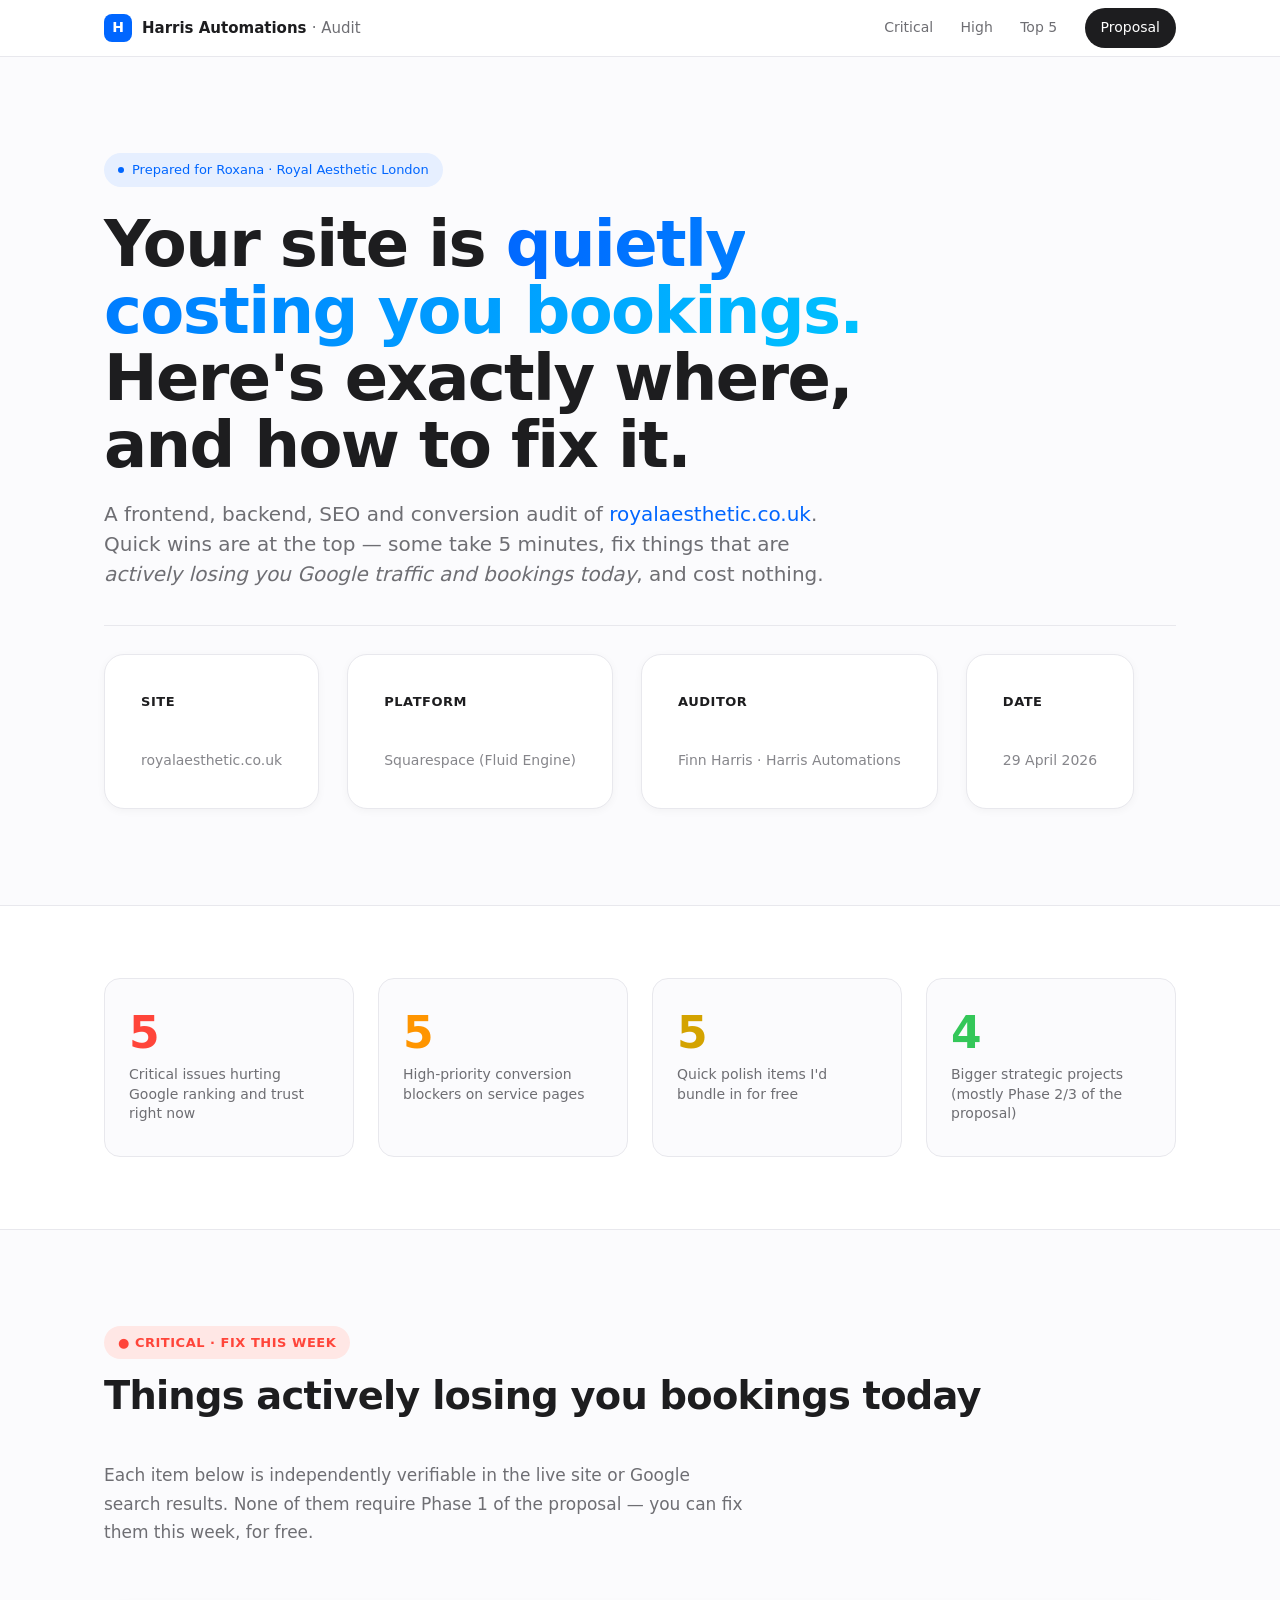
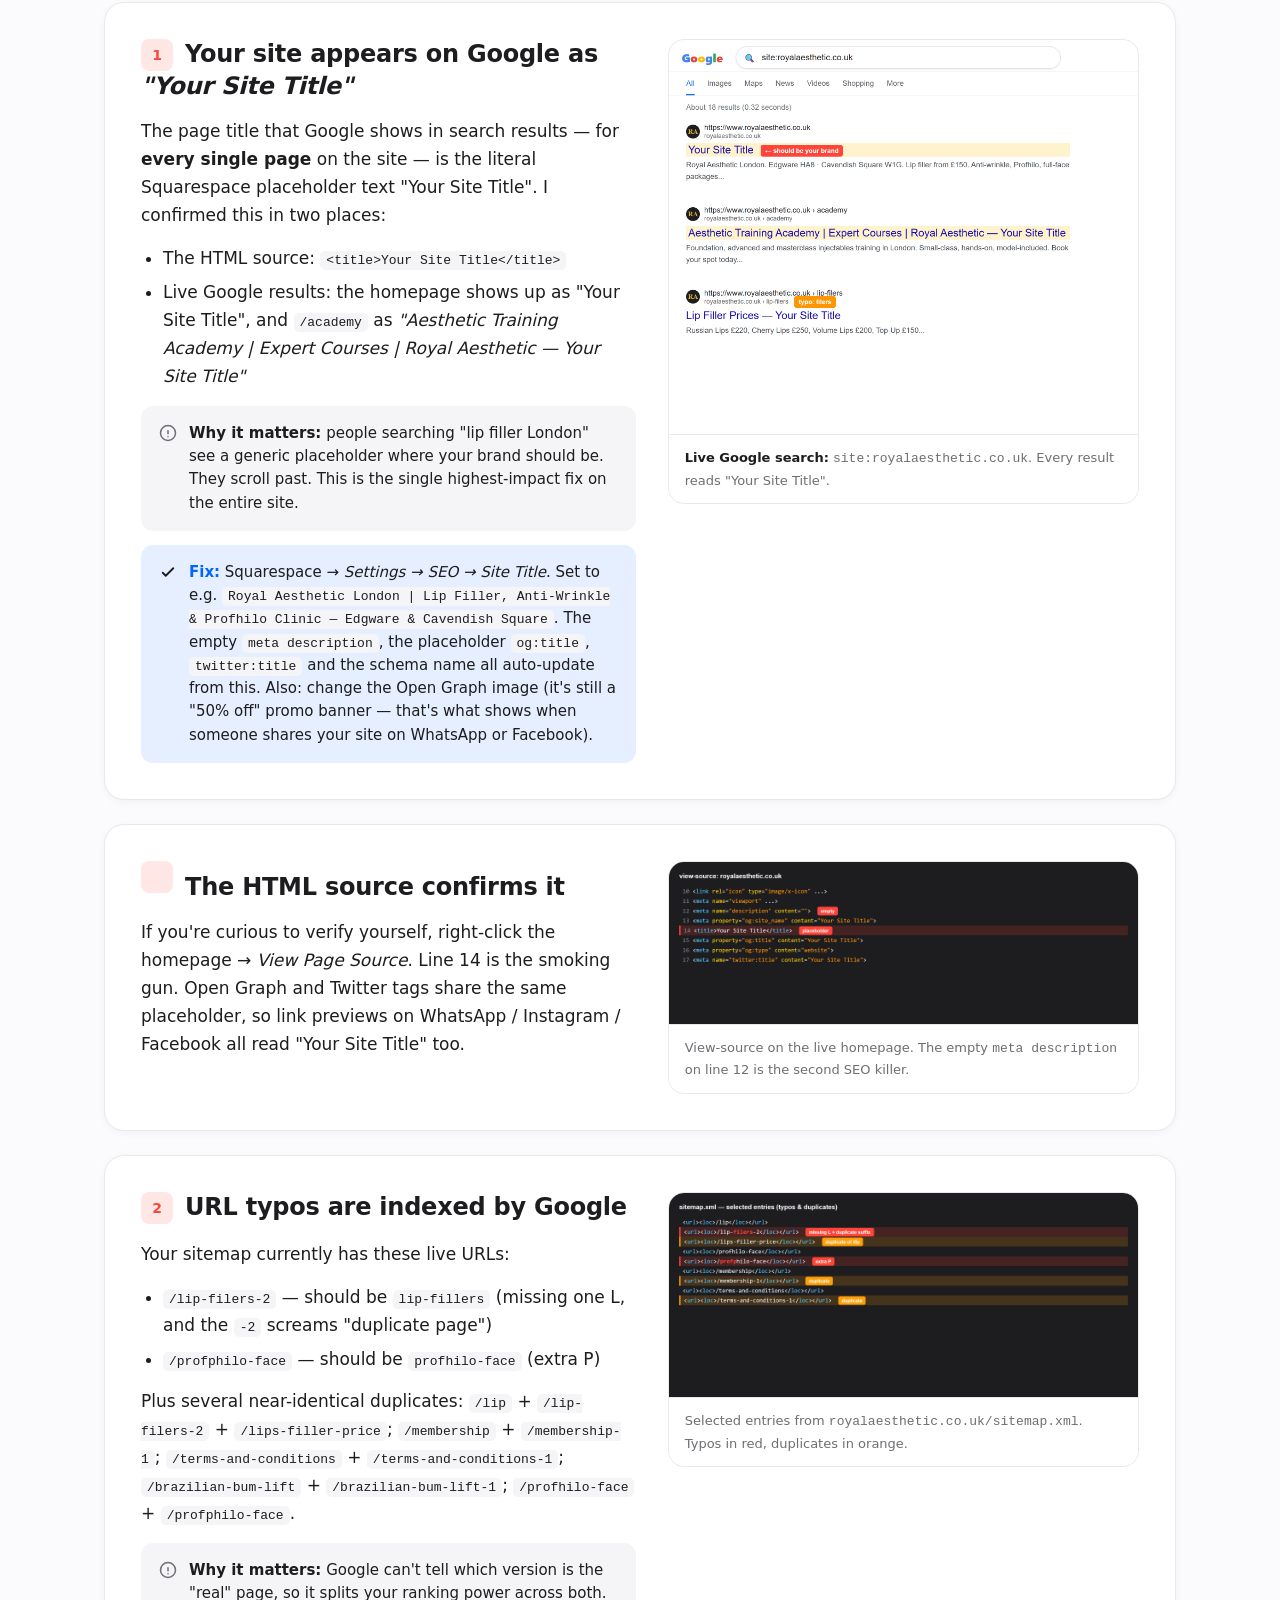
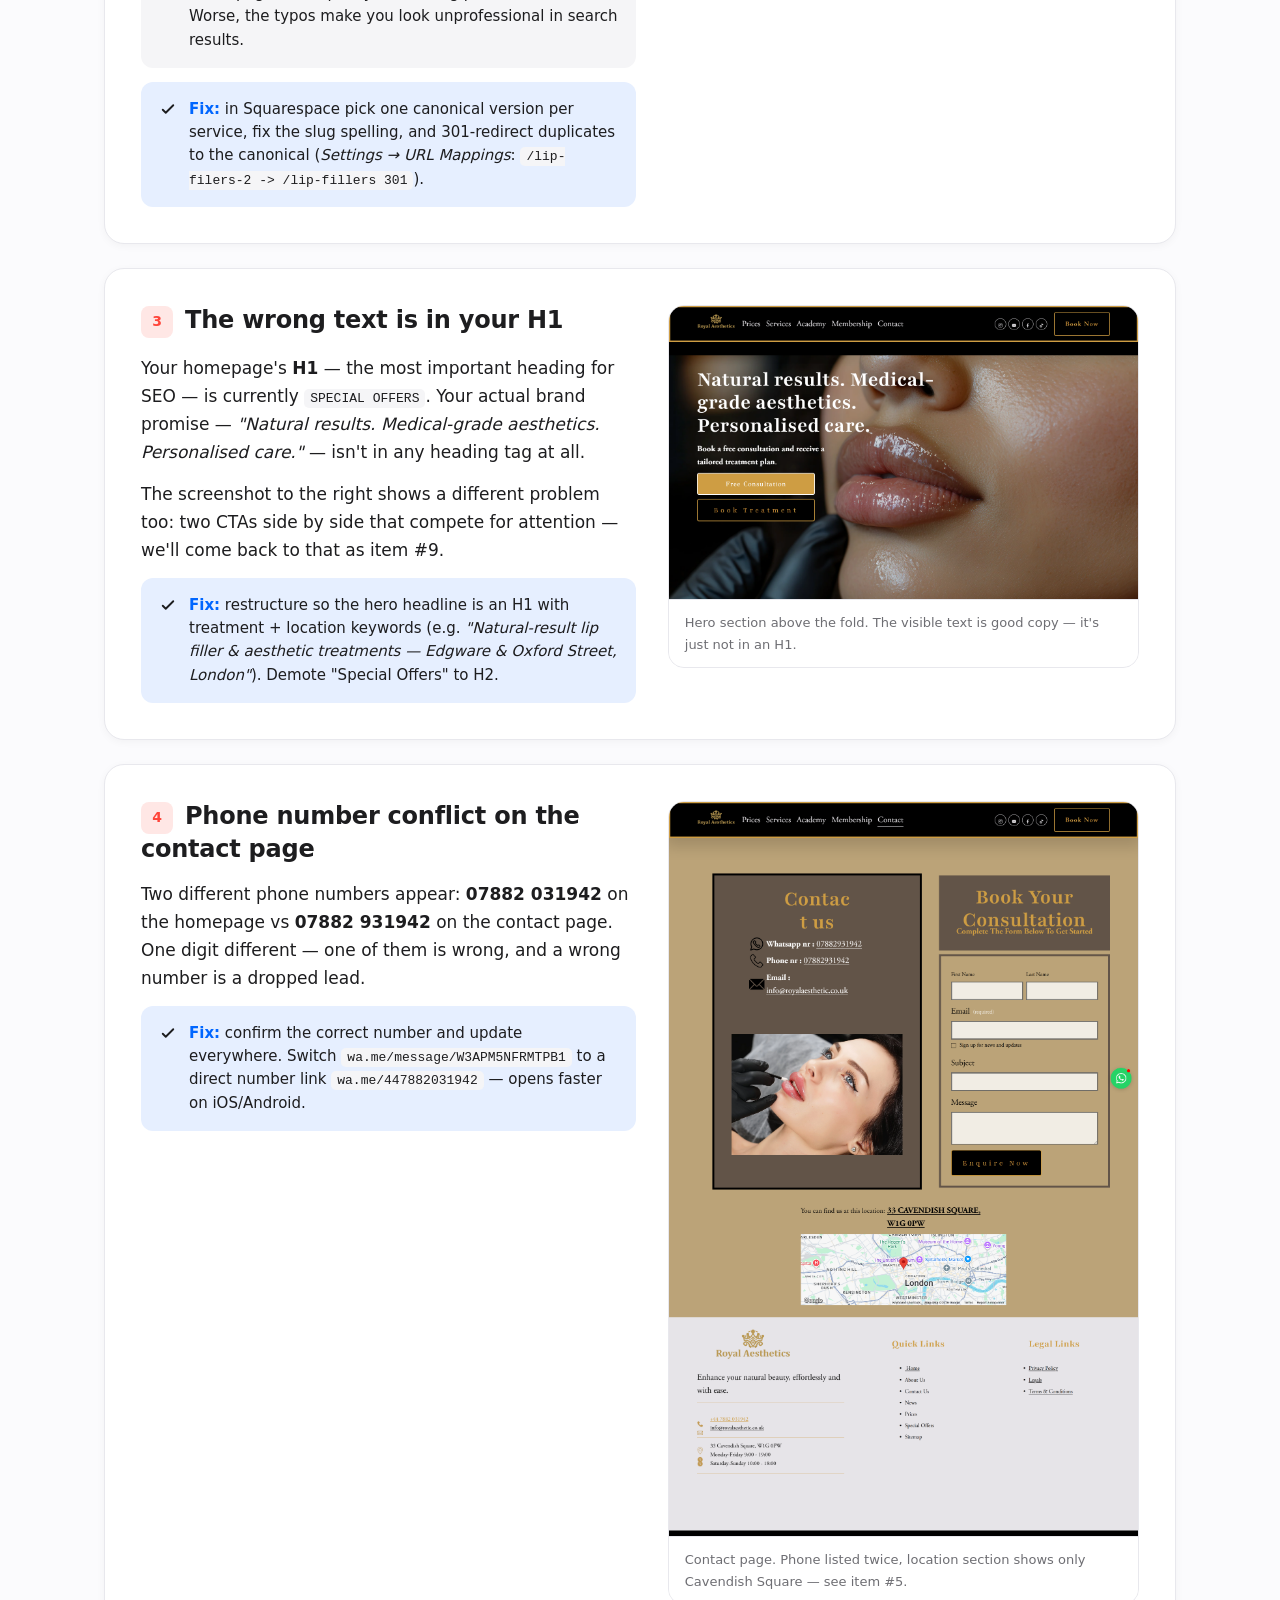
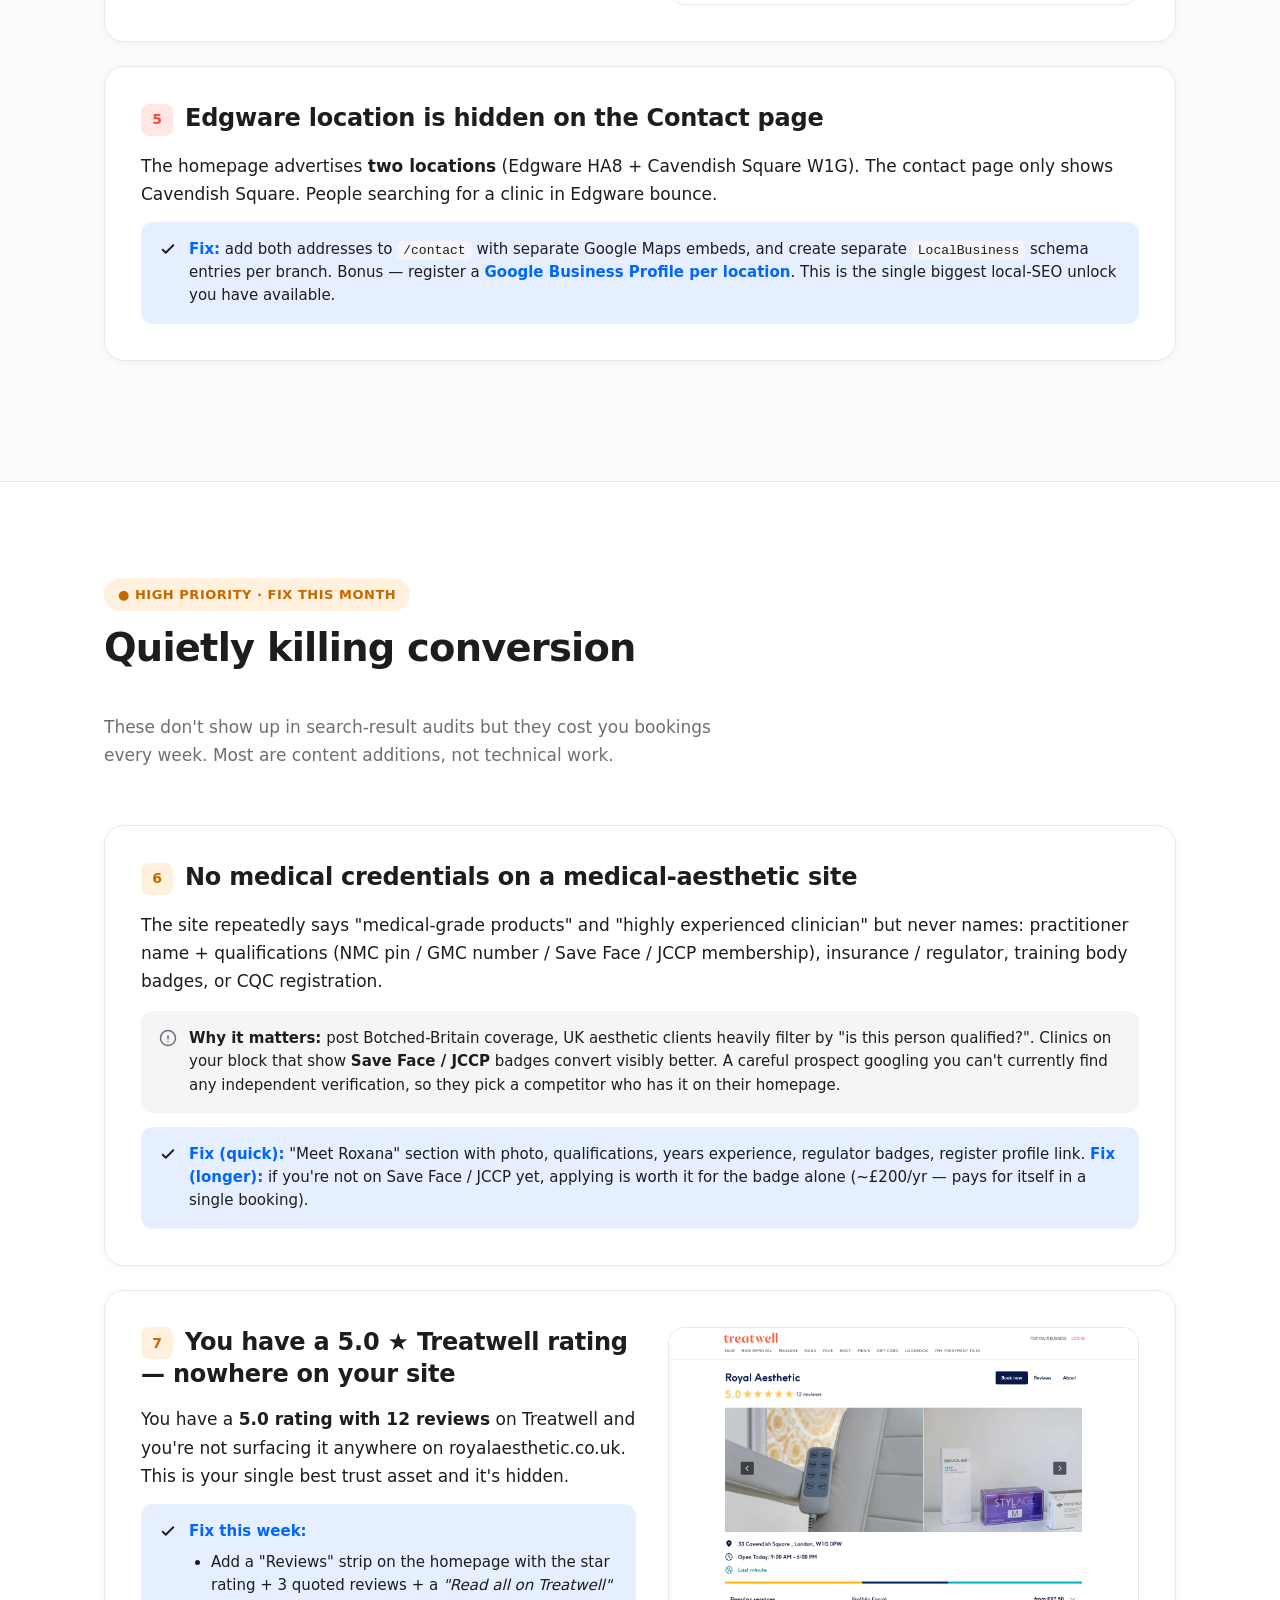
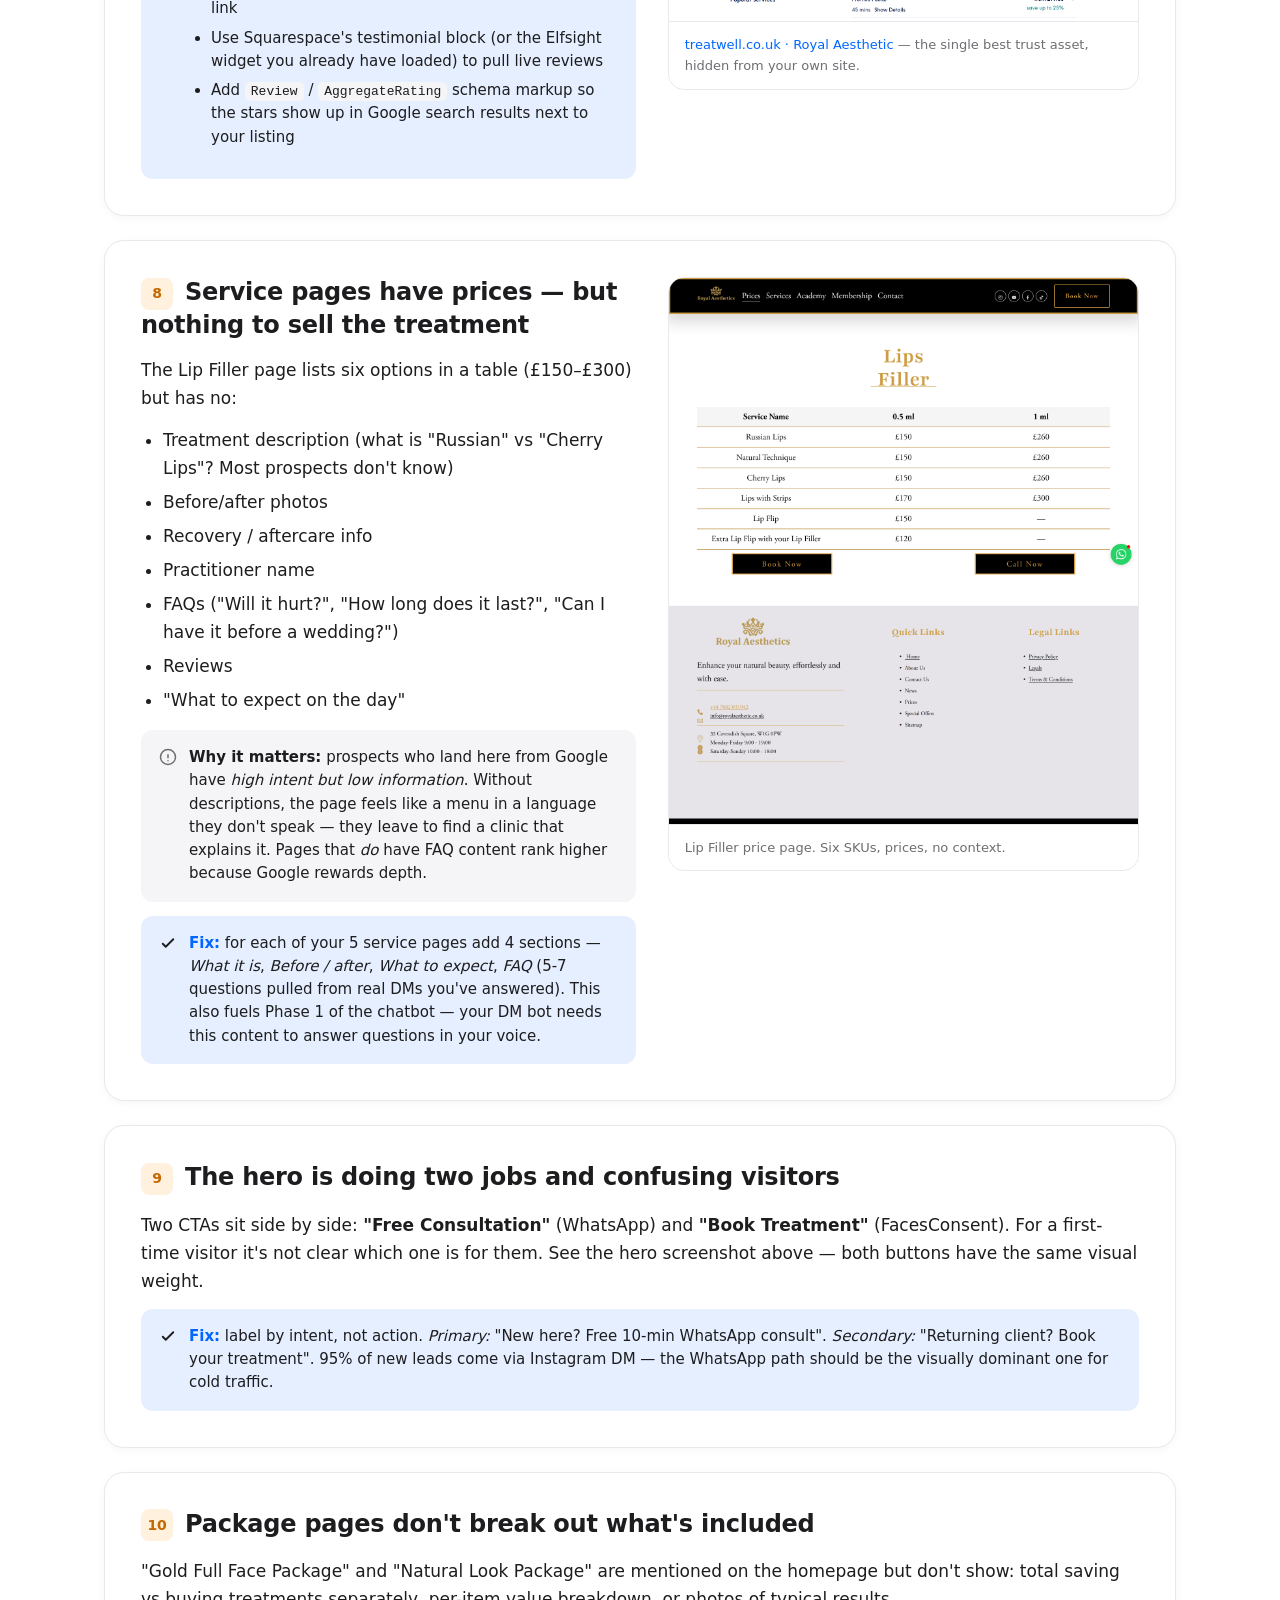
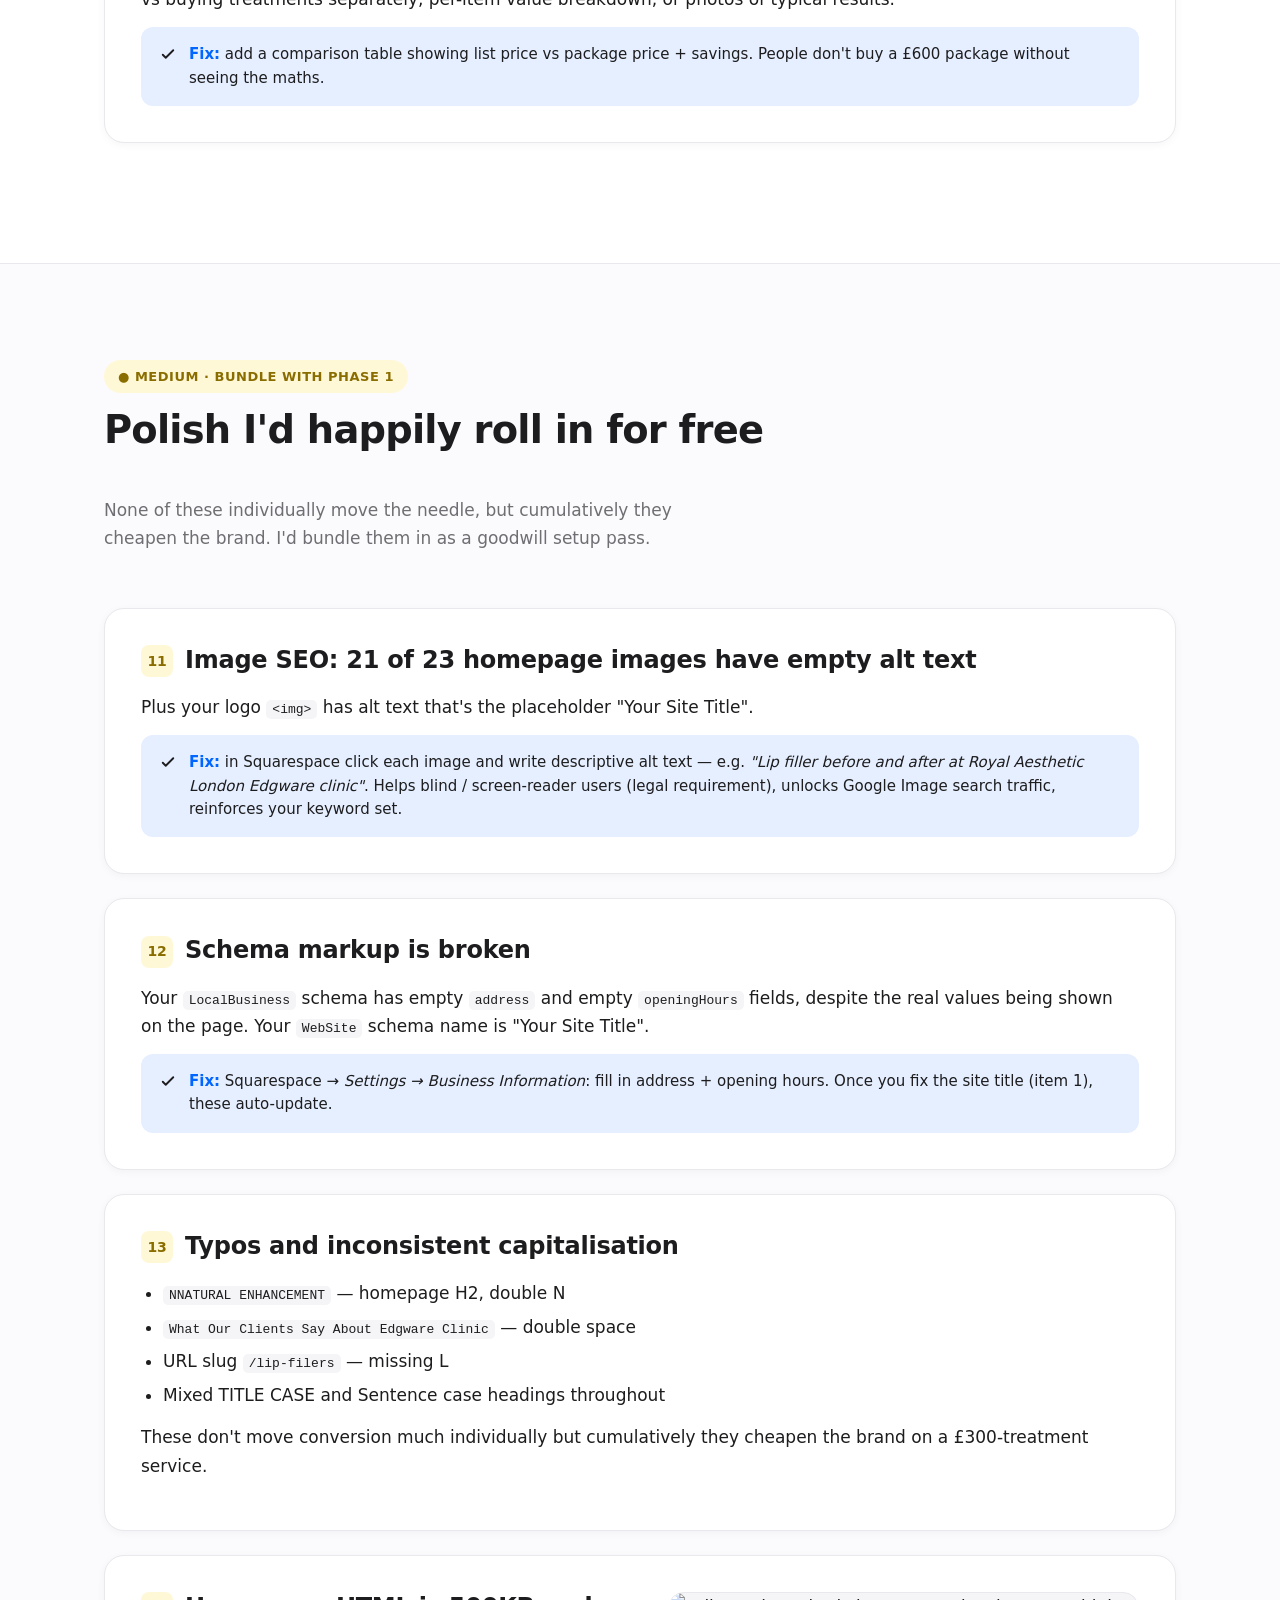
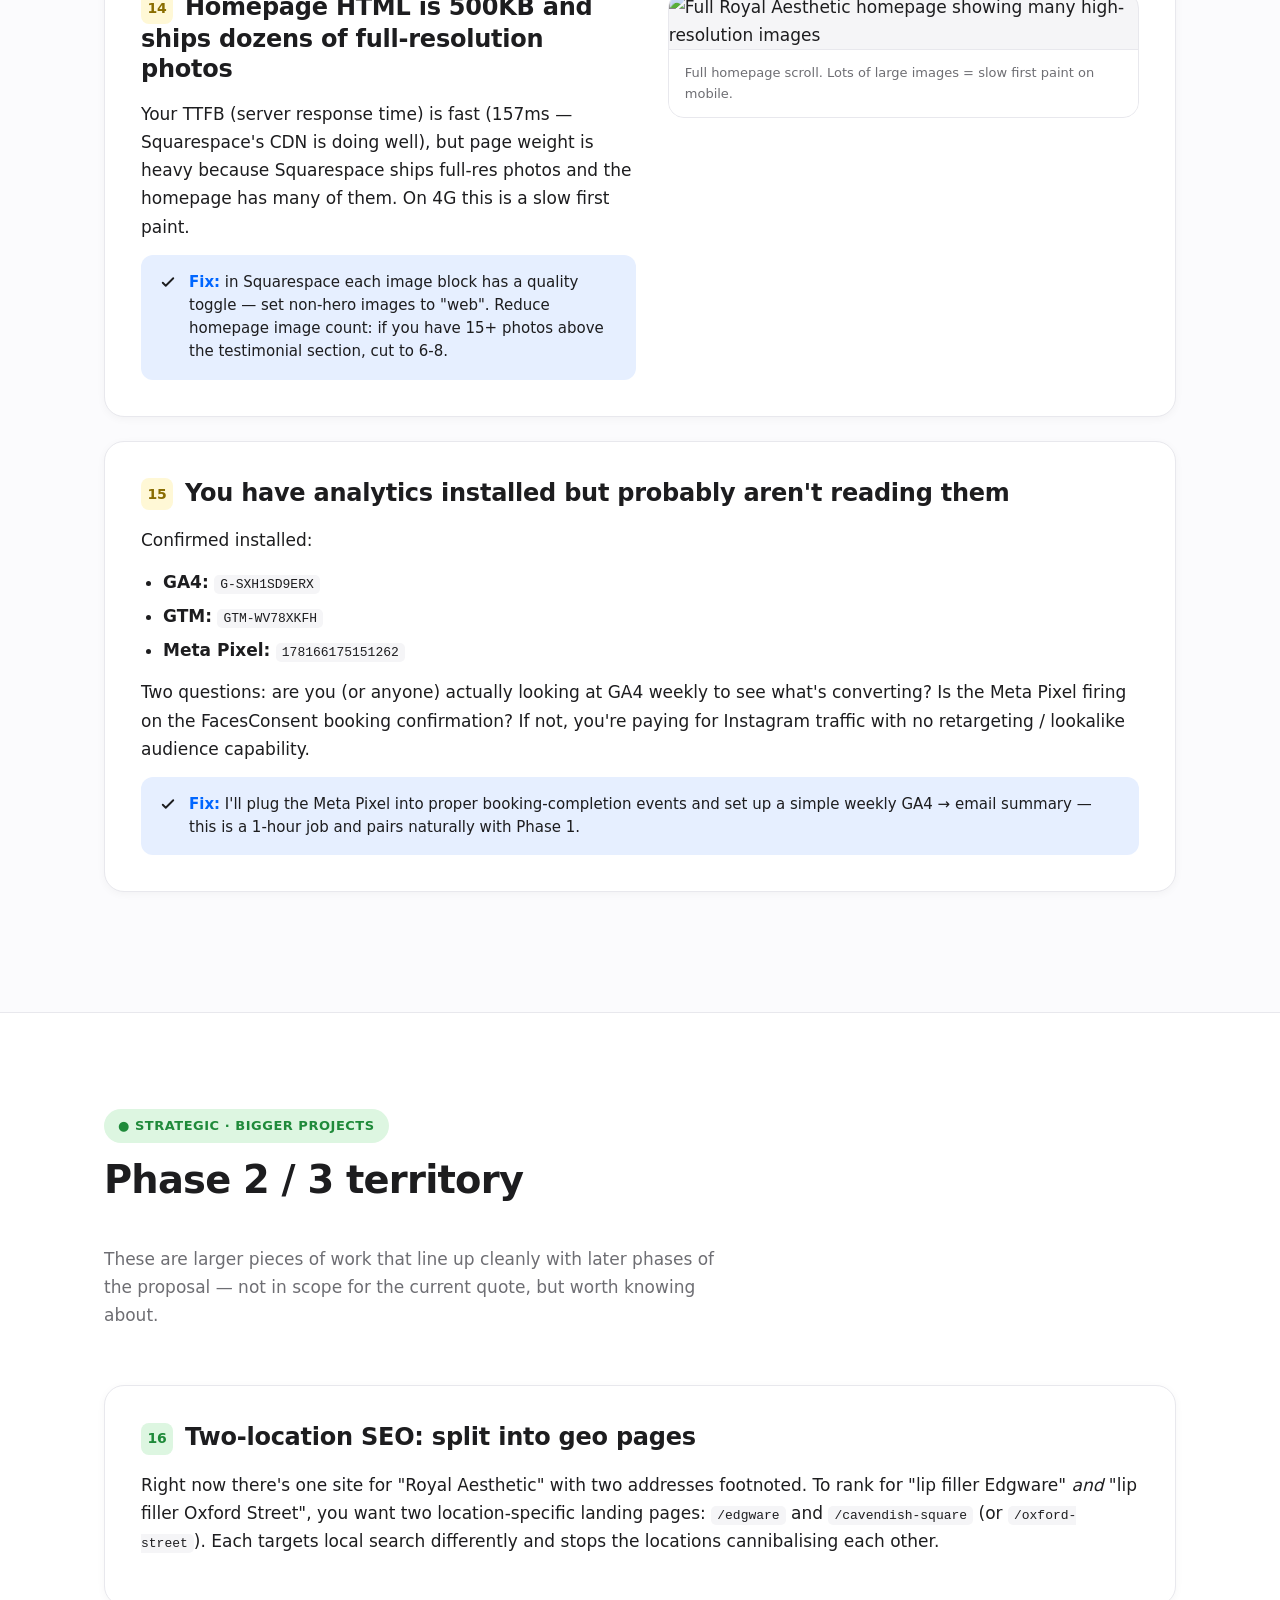
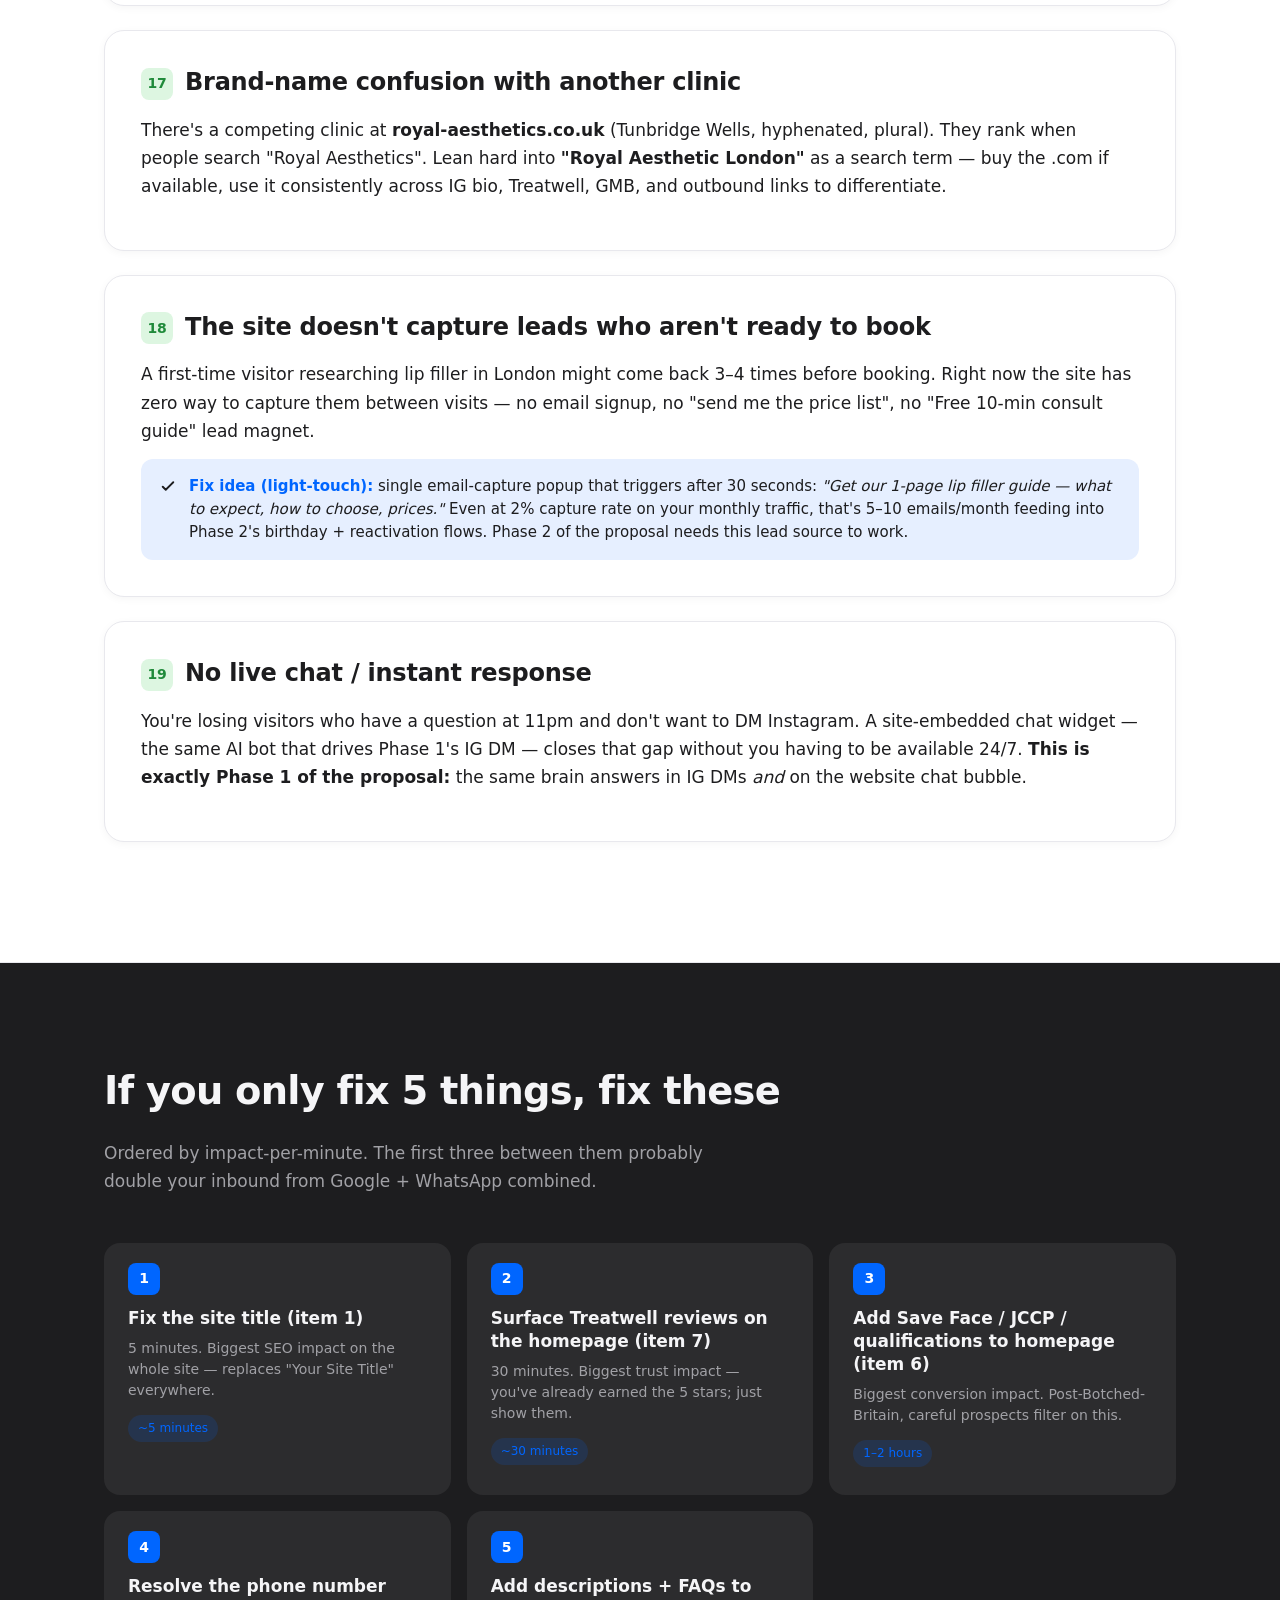
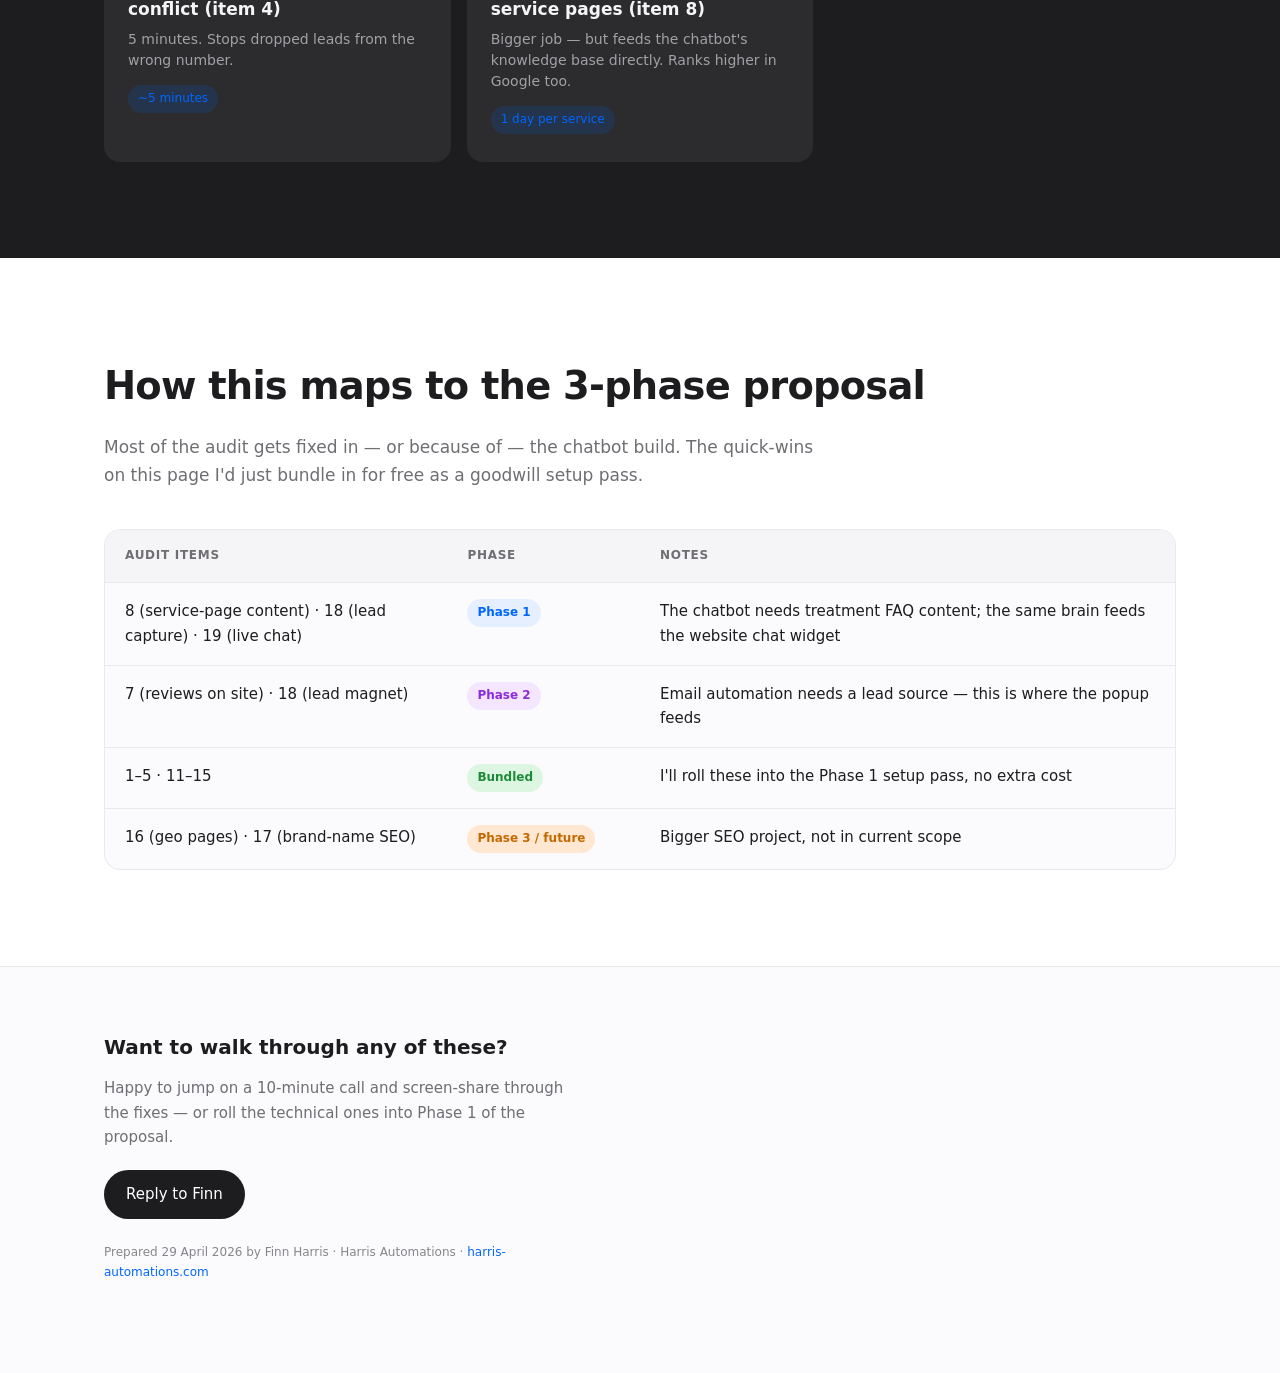
==== index.html @ c23ce28c "Royal Aesthetic website audit microsite" ====
<!DOCTYPE html>
<html lang="en-GB">
<head>
<meta charset="UTF-8" />
<meta name="viewport" content="width=device-width, initial-scale=1" />
<title>Royal Aesthetic — Website Audit | Harris Automations</title>
<meta name="description" content="A frontend, backend, SEO and conversion audit of royalaesthetic.co.uk — prepared for Roxana Man by Harris Automations." />
<meta name="robots" content="noindex" />
<link rel="icon" href="data:image/svg+xml,%3Csvg xmlns='http://www.w3.org/2000/svg' viewBox='0 0 64 64'%3E%3Crect width='64' height='64' rx='14' fill='%230066FF'/%3E%3Ctext x='50%25' y='58%25' font-size='38' font-weight='700' text-anchor='middle' fill='white' font-family='-apple-system,Segoe UI,Roboto,sans-serif'%3EH%3C/text%3E%3C/svg%3E" />
<style>
  :root {
    --bg-primary: #ffffff;
    --bg-secondary: #fbfbfd;
    --bg-tertiary: #f5f5f7;
    --bg-inverse: #1d1d1f;
    --text-primary: #1d1d1f;
    --text-secondary: #6e6e73;
    --text-muted: #86868b;
    --text-inverse: #f5f5f7;
    --text-inverse-muted: #a1a1a6;
    --accent: #0066FF;
    --accent-soft: #e6efff;
    --accent-hover: #0052cc;
    --divider: #d2d2d7;
    --divider-inverse: #2c2c2e;
    --border-soft: #e8e8ed;
    --crit: #ff453a;
    --crit-soft: #ffe7e5;
    --high: #ff9500;
    --high-soft: #fff1de;
    --med: #ffcc00;
    --med-soft: #fff8d6;
    --strat: #34c759;
    --strat-soft: #ddf6e1;
    --font-stack: -apple-system, BlinkMacSystemFont, "SF Pro Display", "SF Pro Text", "Inter", system-ui, sans-serif;
    --container: 1120px;
    --radius-sm: 8px;
    --radius-md: 12px;
    --radius-lg: 16px;
    --radius-xl: 20px;
    --radius-pill: 980px;
    --shadow-sm: 0 2px 8px rgba(0, 0, 0, 0.04);
    --shadow-md: 0 4px 20px rgba(0, 0, 0, 0.06);
    --shadow-lg: 0 12px 32px rgba(0, 0, 0, 0.08);
    --ease: cubic-bezier(0.4, 0, 0.2, 1);
  }
  * { box-sizing: border-box; }
  html { scroll-behavior: smooth; }
  body {
    margin: 0;
    background: var(--bg-primary);
    color: var(--text-primary);
    font-family: var(--font-stack);
    font-size: 1.0625rem;
    line-height: 1.65;
    -webkit-font-smoothing: antialiased;
    -moz-osx-font-smoothing: grayscale;
  }
  a { color: var(--accent); text-decoration: none; }
  a:hover { color: var(--accent-hover); text-decoration: underline; }

  .container { max-width: var(--container); margin: 0 auto; padding: 0 24px; }

  /* ───── Top nav ───── */
  .topnav {
    position: sticky; top: 0; z-index: 50;
    background: rgba(255,255,255,0.85);
    backdrop-filter: saturate(180%) blur(20px);
    -webkit-backdrop-filter: saturate(180%) blur(20px);
    border-bottom: 1px solid var(--border-soft);
  }
  .topnav .row {
    display: flex; align-items: center; justify-content: space-between;
    height: 56px;
  }
  .brand { display: flex; align-items: center; gap: 10px; font-weight: 600; color: var(--text-primary); }
  .brand .logo {
    width: 28px; height: 28px; border-radius: 8px;
    background: var(--accent); color: white;
    display: flex; align-items: center; justify-content: center;
    font-weight: 700; font-size: 14px;
  }
  .brand .name { font-size: 15px; }
  .brand .name span { color: var(--text-secondary); font-weight: 400; }
  .topnav .right a { font-size: 14px; color: var(--text-secondary); margin-left: 22px; }
  .topnav .right a:hover { color: var(--text-primary); text-decoration: none; }
  .topnav .right .pill {
    display: inline-block; padding: 8px 16px; border-radius: 980px;
    background: var(--text-primary); color: white !important;
    font-weight: 500;
  }
  .topnav .right .pill:hover { background: #000; }

  /* ───── Hero ───── */
  .hero { padding: 96px 0 72px; background: var(--bg-secondary); border-bottom: 1px solid var(--border-soft); }
  .hero .eyebrow {
    display: inline-flex; align-items: center; gap: 8px;
    background: var(--accent-soft); color: var(--accent);
    padding: 6px 14px; border-radius: 980px; font-size: 13px; font-weight: 500;
    margin-bottom: 24px;
  }
  .hero .eyebrow::before {
    content: ''; width: 6px; height: 6px; border-radius: 50%; background: var(--accent);
  }
  .hero h1 {
    font-size: clamp(2.25rem, 5vw, 4rem);
    line-height: 1.05; letter-spacing: -0.025em; font-weight: 700;
    margin: 0 0 20px; max-width: 880px;
  }
  .hero h1 em {
    font-style: normal; background: linear-gradient(120deg, var(--accent) 0%, #00c2ff 100%);
    -webkit-background-clip: text; background-clip: text; color: transparent;
  }
  .hero .lead {
    font-size: 1.25rem; color: var(--text-secondary); max-width: 760px;
    margin: 0 0 32px; line-height: 1.5;
  }
  .hero .meta {
    display: flex; flex-wrap: wrap; gap: 28px; align-items: center;
    color: var(--text-muted); font-size: 14px;
    border-top: 1px solid var(--border-soft);
    padding-top: 28px; margin-top: 36px;
  }
  .hero .meta .item strong { color: var(--text-primary); font-weight: 600; display: block; font-size: 13px; text-transform: uppercase; letter-spacing: 0.04em; margin-bottom: 4px; }

  /* ───── Stat band ───── */
  .stats { padding: 72px 0; background: var(--bg-primary); border-bottom: 1px solid var(--border-soft); }
  .stats .grid { display: grid; grid-template-columns: repeat(4, 1fr); gap: 24px; }
  .stat {
    padding: 32px 24px; border-radius: var(--radius-lg);
    background: var(--bg-secondary); border: 1px solid var(--border-soft);
  }
  .stat .num {
    font-size: 2.75rem; font-weight: 700; line-height: 1;
    letter-spacing: -0.02em; color: var(--text-primary); margin-bottom: 10px;
  }
  .stat.crit .num { color: var(--crit); }
  .stat.high .num { color: var(--high); }
  .stat.med .num { color: #d4a300; }
  .stat.strat .num { color: var(--strat); }
  .stat .label { font-size: 14px; color: var(--text-secondary); line-height: 1.4; }

  /* ───── Section ───── */
  section.audit { padding: 96px 0; border-bottom: 1px solid var(--border-soft); }
  section.audit:nth-of-type(odd) { background: var(--bg-secondary); }
  .section-head { display: flex; align-items: flex-end; justify-content: space-between; gap: 32px; margin-bottom: 56px; flex-wrap: wrap; }
  .section-head .label-pill {
    display: inline-flex; align-items: center; gap: 8px;
    padding: 6px 14px; border-radius: 980px;
    font-size: 13px; font-weight: 600; text-transform: uppercase; letter-spacing: 0.04em;
    margin-bottom: 16px;
  }
  .section-head h2 { font-size: clamp(1.75rem, 3vw, 2.5rem); line-height: 1.1; letter-spacing: -0.02em; font-weight: 700; margin: 0 0 12px; }
  .section-head .sub { color: var(--text-secondary); font-size: 1.0625rem; max-width: 640px; margin: 0; }

  .crit .label-pill { background: var(--crit-soft); color: var(--crit); }
  .high .label-pill { background: var(--high-soft); color: #c46900; }
  .med .label-pill { background: var(--med-soft); color: #8a6d00; }
  .strat .label-pill { background: var(--strat-soft); color: #1f8a3a; }

  /* ───── Audit cards ───── */
  .item {
    background: var(--bg-primary); border: 1px solid var(--border-soft); border-radius: var(--radius-xl);
    padding: 36px; margin-bottom: 24px;
    box-shadow: var(--shadow-sm);
    transition: box-shadow .25s var(--ease), transform .25s var(--ease);
    display: grid; grid-template-columns: minmax(0, 1fr); gap: 32px;
  }
  .item:hover { box-shadow: var(--shadow-md); }
  .item.with-image { grid-template-columns: minmax(0, 1.05fr) minmax(0, 1fr); }
  .item .num-badge {
    display: inline-flex; align-items: center; justify-content: center;
    width: 32px; height: 32px; border-radius: 8px;
    font-weight: 700; font-size: 14px;
    margin-right: 12px; vertical-align: 2px;
  }
  .crit .num-badge { background: var(--crit-soft); color: var(--crit); }
  .high .num-badge { background: var(--high-soft); color: #c46900; }
  .med .num-badge { background: var(--med-soft); color: #8a6d00; }
  .strat .num-badge { background: var(--strat-soft); color: #1f8a3a; }

  .item h3 { font-size: 1.5rem; line-height: 1.25; letter-spacing: -0.01em; font-weight: 600; margin: 0 0 16px; }
  .item .body { font-size: 1.0625rem; color: var(--text-primary); line-height: 1.65; }
  .item .body p { margin: 0 0 14px; }
  .item .body ul { padding-left: 22px; margin: 8px 0 14px; }
  .item .body li { margin-bottom: 6px; }
  .item .body code {
    background: var(--bg-tertiary); padding: 2px 6px; border-radius: 5px;
    font: 13px/1 ui-monospace, "SF Mono", Menlo, Consolas, monospace;
  }
  .item .why {
    display: flex; gap: 12px; padding: 16px 18px; margin: 16px 0 14px;
    background: var(--bg-tertiary); border-radius: var(--radius-md);
    font-size: 15px; color: var(--text-primary); line-height: 1.55;
  }
  .item .why strong { color: var(--text-primary); }
  .item .fix {
    display: flex; gap: 12px; padding: 16px 18px; margin-top: 14px;
    background: var(--accent-soft); border-radius: var(--radius-md);
    font-size: 15px; color: var(--text-primary); line-height: 1.55;
  }
  .item .fix strong { color: var(--accent); }
  .item .fix svg { flex-shrink: 0; margin-top: 2px; }
  .item .why svg { flex-shrink: 0; margin-top: 2px; color: var(--text-secondary); }

  .figure {
    border-radius: var(--radius-lg); overflow: hidden; background: var(--bg-tertiary);
    border: 1px solid var(--border-soft);
    align-self: start;
  }
  .figure img { display: block; width: 100%; height: auto; }
  .figure .caption {
    padding: 12px 16px; font-size: 13px; color: var(--text-secondary);
    border-top: 1px solid var(--border-soft); background: var(--bg-primary);
  }
  .figure .caption strong { color: var(--text-primary); font-weight: 600; }

  /* ───── Priority list ───── */
  .priority { padding: 96px 0; background: var(--bg-inverse); color: var(--text-inverse); }
  .priority h2 { font-size: clamp(1.75rem, 3vw, 2.5rem); margin: 0 0 16px; letter-spacing: -0.02em; }
  .priority .sub { color: var(--text-inverse-muted); margin: 0 0 48px; max-width: 640px; }
  .priority ol {
    list-style: none; padding: 0; margin: 0;
    display: grid; grid-template-columns: repeat(auto-fit, minmax(280px, 1fr)); gap: 16px;
    counter-reset: priority;
  }
  .priority li {
    background: var(--divider-inverse); border-radius: var(--radius-lg); padding: 24px 24px 28px;
    counter-increment: priority; position: relative; padding-top: 64px;
    transition: transform .25s var(--ease);
  }
  .priority li:hover { transform: translateY(-3px); }
  .priority li::before {
    content: counter(priority);
    position: absolute; top: 20px; left: 24px;
    width: 32px; height: 32px; border-radius: 8px;
    background: var(--accent); color: white;
    display: flex; align-items: center; justify-content: center;
    font-weight: 700; font-size: 14px;
  }
  .priority li h4 { font-size: 1.0625rem; margin: 0 0 8px; line-height: 1.35; }
  .priority li p { margin: 0; color: var(--text-inverse-muted); font-size: 14px; line-height: 1.5; }
  .priority li .time {
    display: inline-block; margin-top: 14px; font-size: 12px; color: var(--accent);
    background: rgba(0, 102, 255, 0.15); padding: 4px 10px; border-radius: 980px; font-weight: 500;
  }

  /* ───── Phase mapping ───── */
  .phases { padding: 96px 0; }
  .phases h2 { font-size: clamp(1.75rem, 3vw, 2.5rem); margin: 0 0 16px; letter-spacing: -0.02em; }
  .phases .sub { color: var(--text-secondary); margin: 0 0 40px; max-width: 720px; }
  .phase-table {
    width: 100%; border-collapse: separate; border-spacing: 0;
    background: var(--bg-secondary); border-radius: var(--radius-lg);
    overflow: hidden; border: 1px solid var(--border-soft);
    font-size: 15px;
  }
  .phase-table th, .phase-table td {
    padding: 16px 20px; text-align: left; border-bottom: 1px solid var(--border-soft);
    vertical-align: top;
  }
  .phase-table thead th {
    background: var(--bg-tertiary); font-size: 12px; font-weight: 600;
    text-transform: uppercase; letter-spacing: 0.06em; color: var(--text-secondary);
  }
  .phase-table tbody tr:last-child td { border-bottom: 0; }
  .phase-table .ph {
    display: inline-block; padding: 4px 10px; border-radius: 980px;
    font-size: 12px; font-weight: 600;
  }
  .ph-1 { background: var(--accent-soft); color: var(--accent); }
  .ph-2 { background: #f5e6ff; color: #8c2bdb; }
  .ph-3 { background: #ffe7d1; color: #c46900; }
  .ph-bonus { background: var(--strat-soft); color: #1f8a3a; }

  /* ───── Footer ───── */
  footer.foot { padding: 64px 0 80px; border-top: 1px solid var(--border-soft); background: var(--bg-secondary); }
  footer.foot .row { display: flex; justify-content: space-between; align-items: flex-start; gap: 32px; flex-wrap: wrap; }
  footer.foot .left { max-width: 480px; }
  footer.foot h3 { font-size: 1.25rem; margin: 0 0 12px; }
  footer.foot p { color: var(--text-secondary); margin: 0 0 12px; font-size: 15px; }
  footer.foot .cta {
    display: inline-block; padding: 12px 22px; border-radius: 980px;
    background: var(--text-primary); color: white;
    font-weight: 500; font-size: 15px; transition: background .2s var(--ease);
    margin-top: 8px;
  }
  footer.foot .cta:hover { background: #000; text-decoration: none; }
  footer.foot .small { color: var(--text-muted); font-size: 12px; margin-top: 24px; }

  @media (max-width: 880px) {
    .hero { padding: 64px 0 48px; }
    .stats .grid { grid-template-columns: repeat(2, 1fr); }
    .item { padding: 24px; gap: 20px; }
    .item.with-image { grid-template-columns: 1fr; }
    .topnav .right a { margin-left: 14px; }
    .topnav .right a:not(.pill) { display: none; }
  }
</style>
</head>
<body>

<!-- ───── Top nav ───── -->
<header class="topnav">
  <div class="container row">
    <div class="brand">
      <div class="logo">H</div>
      <div class="name">Harris Automations <span>· Audit</span></div>
    </div>
    <nav class="right">
      <a href="#critical">Critical</a>
      <a href="#high">High</a>
      <a href="#priority">Top 5</a>
      <a href="#phases" class="pill">Proposal</a>
    </nav>
  </div>
</header>

<!-- ───── Hero ───── -->
<section class="hero">
  <div class="container">
    <div class="eyebrow">Prepared for Roxana &middot; Royal Aesthetic London</div>
    <h1>Your site is <em>quietly costing you bookings.</em><br/>Here's exactly where, and how to fix it.</h1>
    <p class="lead">A frontend, backend, SEO and conversion audit of <a href="https://www.royalaesthetic.co.uk" target="_blank" rel="noopener">royalaesthetic.co.uk</a>. Quick wins are at the top &mdash; some take 5 minutes, fix things that are <em>actively losing you Google traffic and bookings today</em>, and cost nothing.</p>

    <div class="meta">
      <div class="item"><strong>Site</strong>royalaesthetic.co.uk</div>
      <div class="item"><strong>Platform</strong>Squarespace (Fluid Engine)</div>
      <div class="item"><strong>Auditor</strong>Finn Harris &middot; Harris Automations</div>
      <div class="item"><strong>Date</strong>29 April 2026</div>
    </div>
  </div>
</section>

<!-- ───── Stats ───── -->
<section class="stats">
  <div class="container">
    <div class="grid">
      <div class="stat crit"><div class="num">5</div><div class="label">Critical issues hurting Google ranking and trust right now</div></div>
      <div class="stat high"><div class="num">5</div><div class="label">High-priority conversion blockers on service pages</div></div>
      <div class="stat med"><div class="num">5</div><div class="label">Quick polish items I'd bundle in for free</div></div>
      <div class="stat strat"><div class="num">4</div><div class="label">Bigger strategic projects (mostly Phase 2/3 of the proposal)</div></div>
    </div>
  </div>
</section>

<!-- ────────────── CRITICAL ────────────── -->
<section id="critical" class="audit crit">
  <div class="container">
    <div class="section-head">
      <div>
        <span class="label-pill">&#x25CF; Critical &middot; fix this week</span>
        <h2>Things actively losing you bookings today</h2>
      </div>
      <p class="sub">Each item below is independently verifiable in the live site or Google search results. None of them require Phase 1 of the proposal &mdash; you can fix them this week, for free.</p>
    </div>

    <!-- Item 1 -->
    <article class="item with-image">
      <div>
        <h3><span class="num-badge">1</span>Your site appears on Google as <em>"Your Site Title"</em></h3>
        <div class="body">
          <p>The page title that Google shows in search results &mdash; for <strong>every single page</strong> on the site &mdash; is the literal Squarespace placeholder text "Your Site Title". I confirmed this in two places:</p>
          <ul>
            <li>The HTML source: <code>&lt;title&gt;Your Site Title&lt;/title&gt;</code></li>
            <li>Live Google results: the homepage shows up as "Your Site Title", and <code>/academy</code> as <em>"Aesthetic Training Academy | Expert Courses | Royal Aesthetic — Your Site Title"</em></li>
          </ul>
          <div class="why">
            <svg width="18" height="18" viewBox="0 0 24 24" fill="none"><path d="M12 9v4M12 17h.01M12 22c5.523 0 10-4.477 10-10S17.523 2 12 2 2 6.477 2 12s4.477 10 10 10z" stroke="currentColor" stroke-width="2" stroke-linecap="round" stroke-linejoin="round"/></svg>
            <span><strong>Why it matters:</strong> people searching "lip filler London" see a generic placeholder where your brand should be. They scroll past. This is the single highest-impact fix on the entire site.</span>
          </div>
          <div class="fix">
            <svg width="18" height="18" viewBox="0 0 24 24" fill="none"><path d="M5 13l4 4L19 7" stroke="currentColor" stroke-width="2.5" stroke-linecap="round" stroke-linejoin="round"/></svg>
            <span><strong>Fix:</strong> Squarespace &rarr; <em>Settings &rarr; SEO &rarr; Site Title</em>. Set to e.g. <code>Royal Aesthetic London | Lip Filler, Anti-Wrinkle &amp; Profhilo Clinic — Edgware &amp; Cavendish Square</code>. The empty <code>meta description</code>, the placeholder <code>og:title</code>, <code>twitter:title</code> and the schema name all auto-update from this. Also: change the Open Graph image (it's still a "50% off" promo banner — that's what shows when someone shares your site on WhatsApp or Facebook).</span>
          </div>
        </div>
      </div>
      <div class="figure">
        <img src="images/01-google-serp.png" alt="Google search results showing Your Site Title placeholder for royalaesthetic.co.uk" />
        <div class="caption"><strong>Live Google search:</strong> <code>site:royalaesthetic.co.uk</code>. Every result reads "Your Site Title".</div>
      </div>
    </article>

    <article class="item with-image">
      <div>
        <h3><span class="num-badge"></span>The HTML source confirms it</h3>
        <div class="body">
          <p>If you're curious to verify yourself, right-click the homepage &rarr; <em>View Page Source</em>. Line 14 is the smoking gun. Open Graph and Twitter tags share the same placeholder, so link previews on WhatsApp / Instagram / Facebook all read "Your Site Title" too.</p>
        </div>
      </div>
      <div class="figure">
        <img src="images/06-source-title.png" alt="View source of royalaesthetic.co.uk highlighting the Your Site Title placeholder" />
        <div class="caption">View-source on the live homepage. The empty <code>meta description</code> on line 12 is the second SEO killer.</div>
      </div>
    </article>

    <!-- Item 2 -->
    <article class="item with-image">
      <div>
        <h3><span class="num-badge">2</span>URL typos are indexed by Google</h3>
        <div class="body">
          <p>Your sitemap currently has these live URLs:</p>
          <ul>
            <li><code>/lip-filers-2</code> &mdash; should be <code>lip-fillers</code> (missing one L, and the <code>-2</code> screams "duplicate page")</li>
            <li><code>/profphilo-face</code> &mdash; should be <code>profhilo-face</code> (extra P)</li>
          </ul>
          <p>Plus several near-identical duplicates: <code>/lip</code> + <code>/lip-filers-2</code> + <code>/lips-filler-price</code>; <code>/membership</code> + <code>/membership-1</code>; <code>/terms-and-conditions</code> + <code>/terms-and-conditions-1</code>; <code>/brazilian-bum-lift</code> + <code>/brazilian-bum-lift-1</code>; <code>/profhilo-face</code> + <code>/profphilo-face</code>.</p>
          <div class="why">
            <svg width="18" height="18" viewBox="0 0 24 24" fill="none"><path d="M12 9v4M12 17h.01M12 22c5.523 0 10-4.477 10-10S17.523 2 12 2 2 6.477 2 12s4.477 10 10 10z" stroke="currentColor" stroke-width="2" stroke-linecap="round" stroke-linejoin="round"/></svg>
            <span><strong>Why it matters:</strong> Google can't tell which version is the "real" page, so it splits your ranking power across both. Worse, the typos make you look unprofessional in search results.</span>
          </div>
          <div class="fix">
            <svg width="18" height="18" viewBox="0 0 24 24" fill="none"><path d="M5 13l4 4L19 7" stroke="currentColor" stroke-width="2.5" stroke-linecap="round" stroke-linejoin="round"/></svg>
            <span><strong>Fix:</strong> in Squarespace pick one canonical version per service, fix the slug spelling, and 301-redirect duplicates to the canonical (<em>Settings &rarr; URL Mappings</em>: <code>/lip-filers-2 -> /lip-fillers 301</code>).</span>
          </div>
        </div>
      </div>
      <div class="figure">
        <img src="images/07-sitemap-typos.png" alt="sitemap.xml entries showing typos and duplicate URLs" />
        <div class="caption">Selected entries from <code>royalaesthetic.co.uk/sitemap.xml</code>. Typos in red, duplicates in orange.</div>
      </div>
    </article>

    <!-- Item 3 -->
    <article class="item with-image">
      <div>
        <h3><span class="num-badge">3</span>The wrong text is in your H1</h3>
        <div class="body">
          <p>Your homepage's <strong>H1</strong> &mdash; the most important heading for SEO &mdash; is currently <code>SPECIAL OFFERS</code>. Your actual brand promise &mdash; <em>"Natural results. Medical-grade aesthetics. Personalised care."</em> &mdash; isn't in any heading tag at all.</p>
          <p>The screenshot to the right shows a different problem too: two CTAs side by side that compete for attention &mdash; we'll come back to that as item #9.</p>
          <div class="fix">
            <svg width="18" height="18" viewBox="0 0 24 24" fill="none"><path d="M5 13l4 4L19 7" stroke="currentColor" stroke-width="2.5" stroke-linecap="round" stroke-linejoin="round"/></svg>
            <span><strong>Fix:</strong> restructure so the hero headline is an H1 with treatment + location keywords (e.g. <em>"Natural-result lip filler &amp; aesthetic treatments — Edgware &amp; Oxford Street, London"</em>). Demote "Special Offers" to H2.</span>
          </div>
        </div>
      </div>
      <div class="figure">
        <img src="images/02-homepage-hero.png" alt="Royal Aesthetic homepage hero with two side-by-side CTAs" />
        <div class="caption">Hero section above the fold. The visible text is good copy &mdash; it's just not in an H1.</div>
      </div>
    </article>

    <!-- Item 4 -->
    <article class="item with-image">
      <div>
        <h3><span class="num-badge">4</span>Phone number conflict on the contact page</h3>
        <div class="body">
          <p>Two different phone numbers appear: <strong>07882 031942</strong> on the homepage vs <strong>07882 931942</strong> on the contact page. One digit different &mdash; one of them is wrong, and a wrong number is a dropped lead.</p>
          <div class="fix">
            <svg width="18" height="18" viewBox="0 0 24 24" fill="none"><path d="M5 13l4 4L19 7" stroke="currentColor" stroke-width="2.5" stroke-linecap="round" stroke-linejoin="round"/></svg>
            <span><strong>Fix:</strong> confirm the correct number and update everywhere. Switch <code>wa.me/message/W3APM5NFRMTPB1</code> to a direct number link <code>wa.me/447882031942</code> &mdash; opens faster on iOS/Android.</span>
          </div>
        </div>
      </div>
      <div class="figure">
        <img src="images/04-contact-page.png" alt="Royal Aesthetic contact page" />
        <div class="caption">Contact page. Phone listed twice, location section shows only Cavendish Square &mdash; see item #5.</div>
      </div>
    </article>

    <!-- Item 5 -->
    <article class="item">
      <div>
        <h3><span class="num-badge">5</span>Edgware location is hidden on the Contact page</h3>
        <div class="body">
          <p>The homepage advertises <strong>two locations</strong> (Edgware HA8 + Cavendish Square W1G). The contact page only shows Cavendish Square. People searching for a clinic in Edgware bounce.</p>
          <div class="fix">
            <svg width="18" height="18" viewBox="0 0 24 24" fill="none"><path d="M5 13l4 4L19 7" stroke="currentColor" stroke-width="2.5" stroke-linecap="round" stroke-linejoin="round"/></svg>
            <span><strong>Fix:</strong> add both addresses to <code>/contact</code> with separate Google Maps embeds, and create separate <code>LocalBusiness</code> schema entries per branch. Bonus &mdash; register a <strong>Google Business Profile per location</strong>. This is the single biggest local-SEO unlock you have available.</span>
          </div>
        </div>
      </div>
    </article>
  </div>
</section>

<!-- ────────────── HIGH PRIORITY ────────────── -->
<section id="high" class="audit high">
  <div class="container">
    <div class="section-head">
      <div>
        <span class="label-pill">&#x25CF; High priority &middot; fix this month</span>
        <h2>Quietly killing conversion</h2>
      </div>
      <p class="sub">These don't show up in search-result audits but they cost you bookings every week. Most are content additions, not technical work.</p>
    </div>

    <!-- 6 -->
    <article class="item">
      <div>
        <h3><span class="num-badge">6</span>No medical credentials on a medical-aesthetic site</h3>
        <div class="body">
          <p>The site repeatedly says "medical-grade products" and "highly experienced clinician" but never names: practitioner name + qualifications (NMC pin / GMC number / Save Face / JCCP membership), insurance / regulator, training body badges, or CQC registration.</p>
          <div class="why">
            <svg width="18" height="18" viewBox="0 0 24 24" fill="none"><path d="M12 9v4M12 17h.01M12 22c5.523 0 10-4.477 10-10S17.523 2 12 2 2 6.477 2 12s4.477 10 10 10z" stroke="currentColor" stroke-width="2" stroke-linecap="round" stroke-linejoin="round"/></svg>
            <span><strong>Why it matters:</strong> post Botched-Britain coverage, UK aesthetic clients heavily filter by "is this person qualified?". Clinics on your block that show <strong>Save Face / JCCP</strong> badges convert visibly better. A careful prospect googling you can't currently find any independent verification, so they pick a competitor who has it on their homepage.</span>
          </div>
          <div class="fix">
            <svg width="18" height="18" viewBox="0 0 24 24" fill="none"><path d="M5 13l4 4L19 7" stroke="currentColor" stroke-width="2.5" stroke-linecap="round" stroke-linejoin="round"/></svg>
            <span><strong>Fix (quick):</strong> "Meet Roxana" section with photo, qualifications, years experience, regulator badges, register profile link. <strong>Fix (longer):</strong> if you're not on Save Face / JCCP yet, applying is worth it for the badge alone (~£200/yr — pays for itself in a single booking).</span>
          </div>
        </div>
      </div>
    </article>

    <!-- 7 -->
    <article class="item with-image">
      <div>
        <h3><span class="num-badge">7</span>You have a 5.0 ★ Treatwell rating &mdash; nowhere on your site</h3>
        <div class="body">
          <p>You have a <strong>5.0 rating with 12 reviews</strong> on Treatwell and you're not surfacing it anywhere on royalaesthetic.co.uk. This is your single best trust asset and it's hidden.</p>
          <div class="fix">
            <svg width="18" height="18" viewBox="0 0 24 24" fill="none"><path d="M5 13l4 4L19 7" stroke="currentColor" stroke-width="2.5" stroke-linecap="round" stroke-linejoin="round"/></svg>
            <span><strong>Fix this week:</strong>
              <ul>
                <li>Add a "Reviews" strip on the homepage with the star rating + 3 quoted reviews + a <em>"Read all on Treatwell"</em> link</li>
                <li>Use Squarespace's testimonial block (or the Elfsight widget you already have loaded) to pull live reviews</li>
                <li>Add <code>Review</code> / <code>AggregateRating</code> schema markup so the stars show up in Google search results next to your listing</li>
              </ul>
            </span>
          </div>
        </div>
      </div>
      <div class="figure">
        <img src="images/05-treatwell-reviews.png" alt="Treatwell page for Royal Aesthetic showing 5.0 star rating, 12 reviews" />
        <div class="caption"><a href="https://www.treatwell.co.uk/place/royal-aesthetic-1/" target="_blank" rel="noopener">treatwell.co.uk &middot; Royal Aesthetic</a> &mdash; the single best trust asset, hidden from your own site.</div>
      </div>
    </article>

    <!-- 8 -->
    <article class="item with-image">
      <div>
        <h3><span class="num-badge">8</span>Service pages have prices &mdash; but nothing to sell the treatment</h3>
        <div class="body">
          <p>The Lip Filler page lists six options in a table (£150&ndash;£300) but has no:</p>
          <ul>
            <li>Treatment description (what is "Russian" vs "Cherry Lips"? Most prospects don't know)</li>
            <li>Before/after photos</li>
            <li>Recovery / aftercare info</li>
            <li>Practitioner name</li>
            <li>FAQs ("Will it hurt?", "How long does it last?", "Can I have it before a wedding?")</li>
            <li>Reviews</li>
            <li>"What to expect on the day"</li>
          </ul>
          <div class="why">
            <svg width="18" height="18" viewBox="0 0 24 24" fill="none"><path d="M12 9v4M12 17h.01M12 22c5.523 0 10-4.477 10-10S17.523 2 12 2 2 6.477 2 12s4.477 10 10 10z" stroke="currentColor" stroke-width="2" stroke-linecap="round" stroke-linejoin="round"/></svg>
            <span><strong>Why it matters:</strong> prospects who land here from Google have <em>high intent but low information</em>. Without descriptions, the page feels like a menu in a language they don't speak &mdash; they leave to find a clinic that explains it. Pages that <em>do</em> have FAQ content rank higher because Google rewards depth.</span>
          </div>
          <div class="fix">
            <svg width="18" height="18" viewBox="0 0 24 24" fill="none"><path d="M5 13l4 4L19 7" stroke="currentColor" stroke-width="2.5" stroke-linecap="round" stroke-linejoin="round"/></svg>
            <span><strong>Fix:</strong> for each of your 5 service pages add 4 sections &mdash; <em>What it is</em>, <em>Before / after</em>, <em>What to expect</em>, <em>FAQ</em> (5-7 questions pulled from real DMs you've answered). This also fuels Phase 1 of the chatbot &mdash; your DM bot needs this content to answer questions in your voice.</span>
          </div>
        </div>
      </div>
      <div class="figure">
        <img src="images/03-lip-filler-page.png" alt="Lip filler price page showing only a price table with no descriptions" />
        <div class="caption">Lip Filler price page. Six SKUs, prices, no context.</div>
      </div>
    </article>

    <!-- 9 -->
    <article class="item">
      <div>
        <h3><span class="num-badge">9</span>The hero is doing two jobs and confusing visitors</h3>
        <div class="body">
          <p>Two CTAs sit side by side: <strong>"Free Consultation"</strong> (WhatsApp) and <strong>"Book Treatment"</strong> (FacesConsent). For a first-time visitor it's not clear which one is for them. See the hero screenshot above &mdash; both buttons have the same visual weight.</p>
          <div class="fix">
            <svg width="18" height="18" viewBox="0 0 24 24" fill="none"><path d="M5 13l4 4L19 7" stroke="currentColor" stroke-width="2.5" stroke-linecap="round" stroke-linejoin="round"/></svg>
            <span><strong>Fix:</strong> label by intent, not action. <em>Primary:</em> "New here? Free 10-min WhatsApp consult". <em>Secondary:</em> "Returning client? Book your treatment". 95% of new leads come via Instagram DM &mdash; the WhatsApp path should be the visually dominant one for cold traffic.</span>
          </div>
        </div>
      </div>
    </article>

    <!-- 10 -->
    <article class="item">
      <div>
        <h3><span class="num-badge">10</span>Package pages don't break out what's included</h3>
        <div class="body">
          <p>"Gold Full Face Package" and "Natural Look Package" are mentioned on the homepage but don't show: total saving vs buying treatments separately, per-item value breakdown, or photos of typical results.</p>
          <div class="fix">
            <svg width="18" height="18" viewBox="0 0 24 24" fill="none"><path d="M5 13l4 4L19 7" stroke="currentColor" stroke-width="2.5" stroke-linecap="round" stroke-linejoin="round"/></svg>
            <span><strong>Fix:</strong> add a comparison table showing list price vs package price + savings. People don't buy a £600 package without seeing the maths.</span>
          </div>
        </div>
      </div>
    </article>
  </div>
</section>

<!-- ────────────── MEDIUM ────────────── -->
<section id="medium" class="audit med">
  <div class="container">
    <div class="section-head">
      <div>
        <span class="label-pill">&#x25CF; Medium &middot; bundle with Phase 1</span>
        <h2>Polish I'd happily roll in for free</h2>
      </div>
      <p class="sub">None of these individually move the needle, but cumulatively they cheapen the brand. I'd bundle them in as a goodwill setup pass.</p>
    </div>

    <article class="item">
      <div>
        <h3><span class="num-badge">11</span>Image SEO: 21 of 23 homepage images have empty alt text</h3>
        <div class="body">
          <p>Plus your logo <code>&lt;img&gt;</code> has alt text that's the placeholder "Your Site Title".</p>
          <div class="fix">
            <svg width="18" height="18" viewBox="0 0 24 24" fill="none"><path d="M5 13l4 4L19 7" stroke="currentColor" stroke-width="2.5" stroke-linecap="round" stroke-linejoin="round"/></svg>
            <span><strong>Fix:</strong> in Squarespace click each image and write descriptive alt text &mdash; e.g. <em>"Lip filler before and after at Royal Aesthetic London Edgware clinic"</em>. Helps blind / screen-reader users (legal requirement), unlocks Google Image search traffic, reinforces your keyword set.</span>
          </div>
        </div>
      </div>
    </article>

    <article class="item">
      <div>
        <h3><span class="num-badge">12</span>Schema markup is broken</h3>
        <div class="body">
          <p>Your <code>LocalBusiness</code> schema has empty <code>address</code> and empty <code>openingHours</code> fields, despite the real values being shown on the page. Your <code>WebSite</code> schema name is "Your Site Title".</p>
          <div class="fix">
            <svg width="18" height="18" viewBox="0 0 24 24" fill="none"><path d="M5 13l4 4L19 7" stroke="currentColor" stroke-width="2.5" stroke-linecap="round" stroke-linejoin="round"/></svg>
            <span><strong>Fix:</strong> Squarespace &rarr; <em>Settings &rarr; Business Information</em>: fill in address + opening hours. Once you fix the site title (item 1), these auto-update.</span>
          </div>
        </div>
      </div>
    </article>

    <article class="item">
      <div>
        <h3><span class="num-badge">13</span>Typos and inconsistent capitalisation</h3>
        <div class="body">
          <ul>
            <li><code>NNATURAL ENHANCEMENT</code> &mdash; homepage H2, double N</li>
            <li><code>What Our Clients Say About Edgware  Clinic</code> &mdash; double space</li>
            <li>URL slug <code>/lip-filers</code> &mdash; missing L</li>
            <li>Mixed TITLE CASE and Sentence case headings throughout</li>
          </ul>
          <p>These don't move conversion much individually but cumulatively they cheapen the brand on a £300-treatment service.</p>
        </div>
      </div>
    </article>

    <article class="item with-image">
      <div>
        <h3><span class="num-badge">14</span>Homepage HTML is 500KB and ships dozens of full-resolution photos</h3>
        <div class="body">
          <p>Your TTFB (server response time) is fast (157ms &mdash; Squarespace's CDN is doing well), but page weight is heavy because Squarespace ships full-res photos and the homepage has many of them. On 4G this is a slow first paint.</p>
          <div class="fix">
            <svg width="18" height="18" viewBox="0 0 24 24" fill="none"><path d="M5 13l4 4L19 7" stroke="currentColor" stroke-width="2.5" stroke-linecap="round" stroke-linejoin="round"/></svg>
            <span><strong>Fix:</strong> in Squarespace each image block has a quality toggle &mdash; set non-hero images to "web". Reduce homepage image count: if you have 15+ photos above the testimonial section, cut to 6-8.</span>
          </div>
        </div>
      </div>
      <div class="figure">
        <img src="images/02b-homepage-full.png" alt="Full Royal Aesthetic homepage showing many high-resolution images" loading="lazy" />
        <div class="caption">Full homepage scroll. Lots of large images = slow first paint on mobile.</div>
      </div>
    </article>

    <article class="item">
      <div>
        <h3><span class="num-badge">15</span>You have analytics installed but probably aren't reading them</h3>
        <div class="body">
          <p>Confirmed installed:</p>
          <ul>
            <li><strong>GA4:</strong> <code>G-SXH1SD9ERX</code></li>
            <li><strong>GTM:</strong> <code>GTM-WV78XKFH</code></li>
            <li><strong>Meta Pixel:</strong> <code>178166175151262</code></li>
          </ul>
          <p>Two questions: are you (or anyone) actually looking at GA4 weekly to see what's converting? Is the Meta Pixel firing on the FacesConsent booking confirmation? If not, you're paying for Instagram traffic with no retargeting / lookalike audience capability.</p>
          <div class="fix">
            <svg width="18" height="18" viewBox="0 0 24 24" fill="none"><path d="M5 13l4 4L19 7" stroke="currentColor" stroke-width="2.5" stroke-linecap="round" stroke-linejoin="round"/></svg>
            <span><strong>Fix:</strong> I'll plug the Meta Pixel into proper booking-completion events and set up a simple weekly GA4 &rarr; email summary &mdash; this is a 1-hour job and pairs naturally with Phase 1.</span>
          </div>
        </div>
      </div>
    </article>
  </div>
</section>

<!-- ────────────── STRATEGIC ────────────── -->
<section id="strategic" class="audit strat">
  <div class="container">
    <div class="section-head">
      <div>
        <span class="label-pill">&#x25CF; Strategic &middot; bigger projects</span>
        <h2>Phase 2 / 3 territory</h2>
      </div>
      <p class="sub">These are larger pieces of work that line up cleanly with later phases of the proposal &mdash; not in scope for the current quote, but worth knowing about.</p>
    </div>

    <article class="item">
      <div>
        <h3><span class="num-badge">16</span>Two-location SEO: split into geo pages</h3>
        <div class="body">
          <p>Right now there's one site for "Royal Aesthetic" with two addresses footnoted. To rank for "lip filler Edgware" <em>and</em> "lip filler Oxford Street", you want two location-specific landing pages: <code>/edgware</code> and <code>/cavendish-square</code> (or <code>/oxford-street</code>). Each targets local search differently and stops the locations cannibalising each other.</p>
        </div>
      </div>
    </article>

    <article class="item">
      <div>
        <h3><span class="num-badge">17</span>Brand-name confusion with another clinic</h3>
        <div class="body">
          <p>There's a competing clinic at <strong>royal-aesthetics.co.uk</strong> (Tunbridge Wells, hyphenated, plural). They rank when people search "Royal Aesthetics". Lean hard into <strong>"Royal Aesthetic London"</strong> as a search term &mdash; buy the .com if available, use it consistently across IG bio, Treatwell, GMB, and outbound links to differentiate.</p>
        </div>
      </div>
    </article>

    <article class="item">
      <div>
        <h3><span class="num-badge">18</span>The site doesn't capture leads who aren't ready to book</h3>
        <div class="body">
          <p>A first-time visitor researching lip filler in London might come back 3&ndash;4 times before booking. Right now the site has zero way to capture them between visits &mdash; no email signup, no "send me the price list", no "Free 10-min consult guide" lead magnet.</p>
          <div class="fix">
            <svg width="18" height="18" viewBox="0 0 24 24" fill="none"><path d="M5 13l4 4L19 7" stroke="currentColor" stroke-width="2.5" stroke-linecap="round" stroke-linejoin="round"/></svg>
            <span><strong>Fix idea (light-touch):</strong> single email-capture popup that triggers after 30 seconds: <em>"Get our 1-page lip filler guide &mdash; what to expect, how to choose, prices."</em> Even at 2% capture rate on your monthly traffic, that's 5&ndash;10 emails/month feeding into Phase 2's birthday + reactivation flows. Phase 2 of the proposal needs this lead source to work.</span>
          </div>
        </div>
      </div>
    </article>

    <article class="item">
      <div>
        <h3><span class="num-badge">19</span>No live chat / instant response</h3>
        <div class="body">
          <p>You're losing visitors who have a question at 11pm and don't want to DM Instagram. A site-embedded chat widget &mdash; the same AI bot that drives Phase 1's IG DM &mdash; closes that gap without you having to be available 24/7. <strong>This is exactly Phase 1 of the proposal:</strong> the same brain answers in IG DMs <em>and</em> on the website chat bubble.</p>
        </div>
      </div>
    </article>
  </div>
</section>

<!-- ────────────── PRIORITY (top 5) ────────────── -->
<section id="priority" class="priority">
  <div class="container">
    <h2>If you only fix 5 things, fix these</h2>
    <p class="sub">Ordered by impact-per-minute. The first three between them probably double your inbound from Google + WhatsApp combined.</p>
    <ol>
      <li>
        <h4>Fix the site title (item 1)</h4>
        <p>5 minutes. Biggest SEO impact on the whole site &mdash; replaces "Your Site Title" everywhere.</p>
        <span class="time">~5 minutes</span>
      </li>
      <li>
        <h4>Surface Treatwell reviews on the homepage (item 7)</h4>
        <p>30 minutes. Biggest trust impact &mdash; you've already earned the 5 stars; just show them.</p>
        <span class="time">~30 minutes</span>
      </li>
      <li>
        <h4>Add Save Face / JCCP / qualifications to homepage (item 6)</h4>
        <p>Biggest conversion impact. Post-Botched-Britain, careful prospects filter on this.</p>
        <span class="time">1&ndash;2 hours</span>
      </li>
      <li>
        <h4>Resolve the phone number conflict (item 4)</h4>
        <p>5 minutes. Stops dropped leads from the wrong number.</p>
        <span class="time">~5 minutes</span>
      </li>
      <li>
        <h4>Add descriptions + FAQs to service pages (item 8)</h4>
        <p>Bigger job &mdash; but feeds the chatbot's knowledge base directly. Ranks higher in Google too.</p>
        <span class="time">1 day per service</span>
      </li>
    </ol>
  </div>
</section>

<!-- ────────────── PHASE MAPPING ────────────── -->
<section id="phases" class="phases">
  <div class="container">
    <h2>How this maps to the 3-phase proposal</h2>
    <p class="sub">Most of the audit gets fixed in &mdash; or because of &mdash; the chatbot build. The quick-wins on this page I'd just bundle in for free as a goodwill setup pass.</p>
    <table class="phase-table">
      <thead>
        <tr><th style="width:32%">Audit items</th><th style="width:18%">Phase</th><th>Notes</th></tr>
      </thead>
      <tbody>
        <tr>
          <td>8 (service-page content) &middot; 18 (lead capture) &middot; 19 (live chat)</td>
          <td><span class="ph ph-1">Phase 1</span></td>
          <td>The chatbot needs treatment FAQ content; the same brain feeds the website chat widget</td>
        </tr>
        <tr>
          <td>7 (reviews on site) &middot; 18 (lead magnet)</td>
          <td><span class="ph ph-2">Phase 2</span></td>
          <td>Email automation needs a lead source &mdash; this is where the popup feeds</td>
        </tr>
        <tr>
          <td>1&ndash;5 &middot; 11&ndash;15</td>
          <td><span class="ph ph-bonus">Bundled</span></td>
          <td>I'll roll these into the Phase 1 setup pass, no extra cost</td>
        </tr>
        <tr>
          <td>16 (geo pages) &middot; 17 (brand-name SEO)</td>
          <td><span class="ph ph-3">Phase 3 / future</span></td>
          <td>Bigger SEO project, not in current scope</td>
        </tr>
      </tbody>
    </table>
  </div>
</section>

<!-- ────────────── FOOTER ────────────── -->
<footer class="foot">
  <div class="container row">
    <div class="left">
      <h3>Want to walk through any of these?</h3>
      <p>Happy to jump on a 10-minute call and screen-share through the fixes &mdash; or roll the technical ones into Phase 1 of the proposal.</p>
      <a class="cta" href="mailto:info@harris-automations.com?subject=Royal%20Aesthetic%20website%20audit">Reply to Finn</a>
      <p class="small">Prepared 29 April 2026 by Finn Harris &middot; Harris Automations &middot; <a href="https://harris-automations.com" target="_blank" rel="noopener">harris-automations.com</a></p>
    </div>
  </div>
</footer>

</body>
</html>
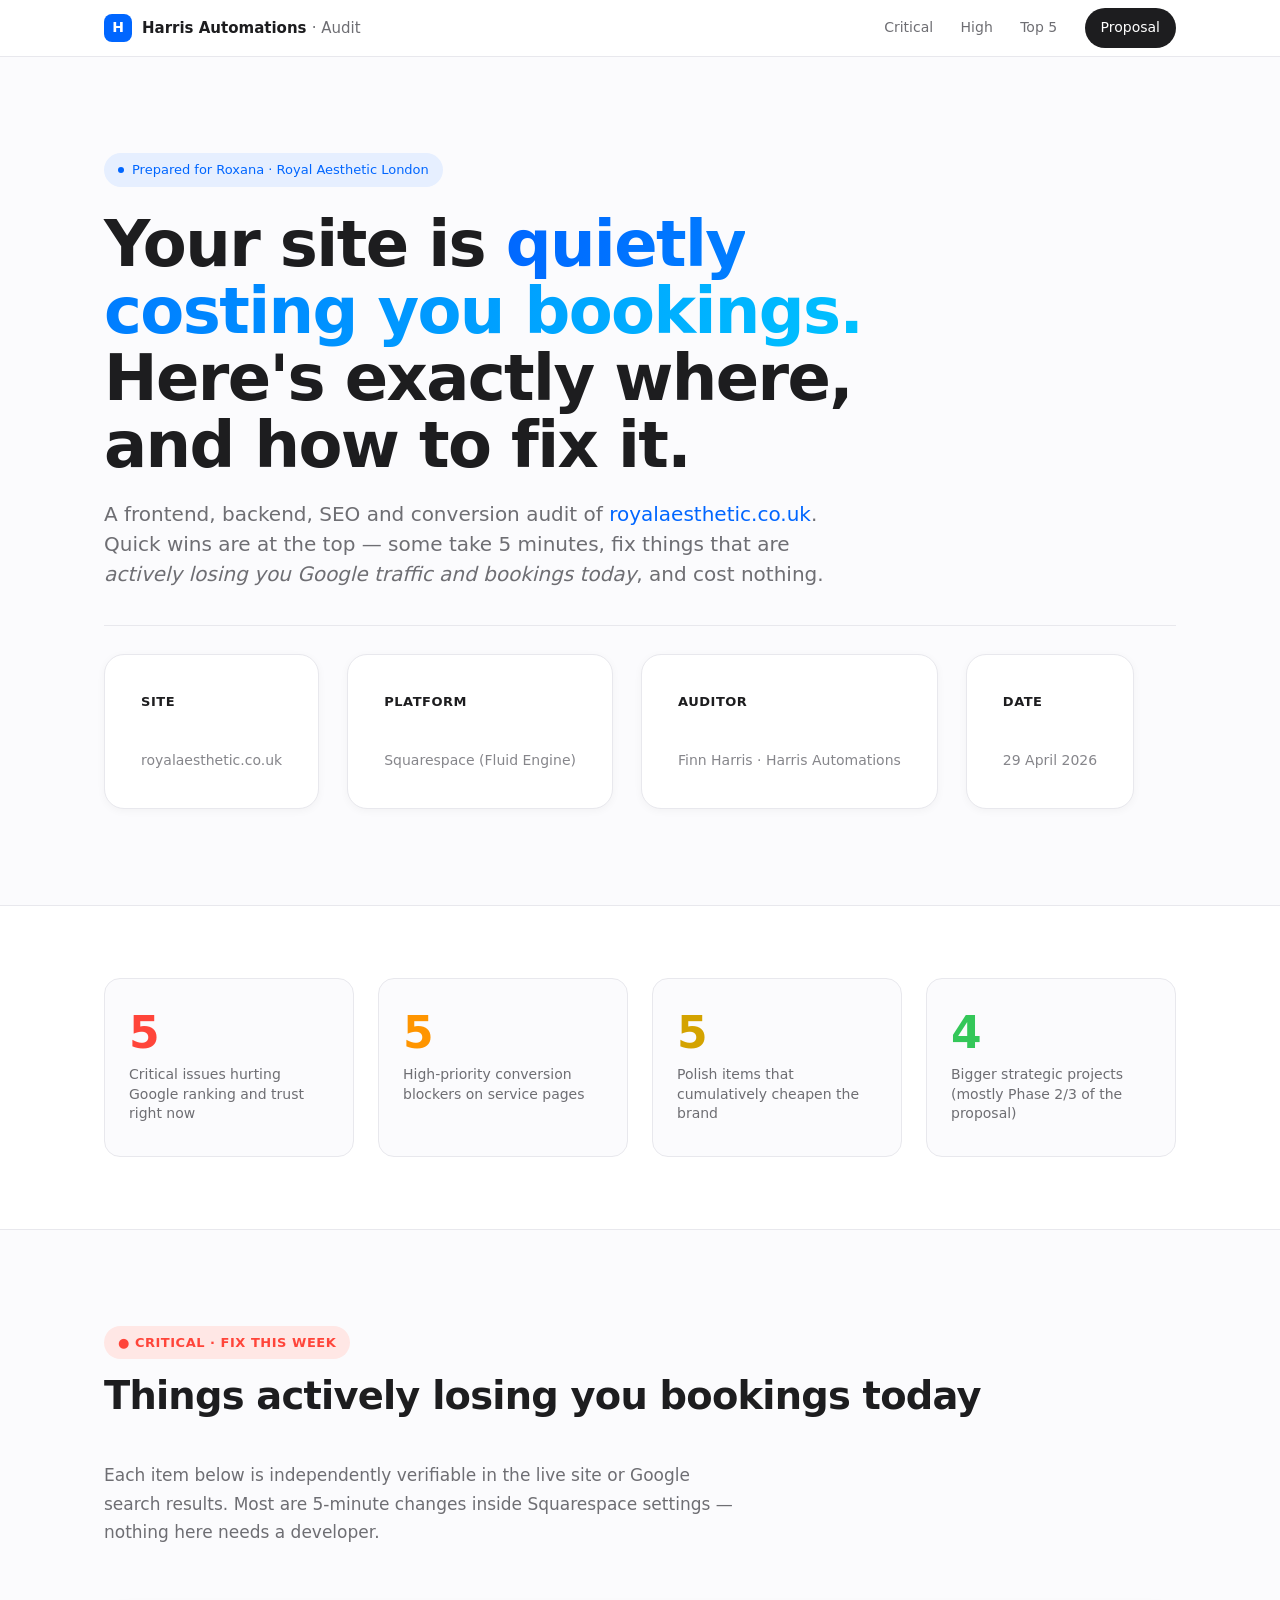
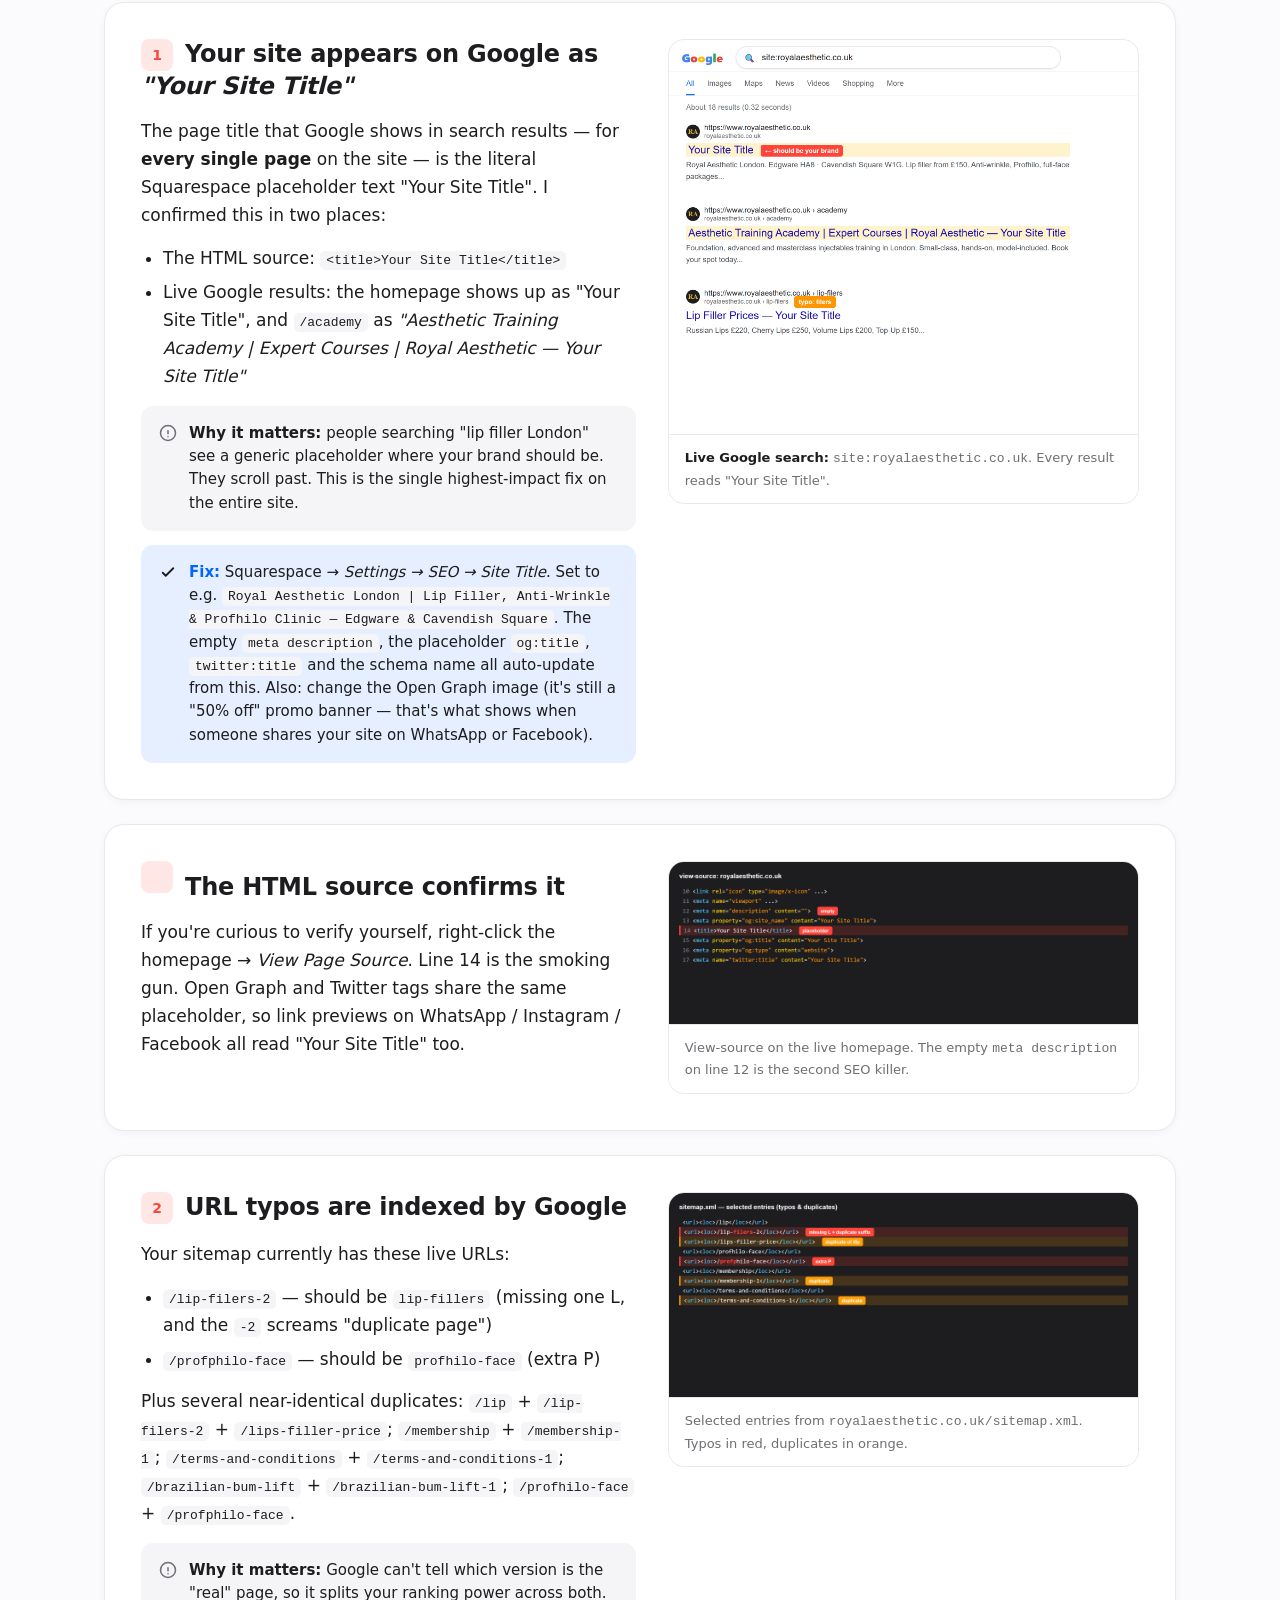
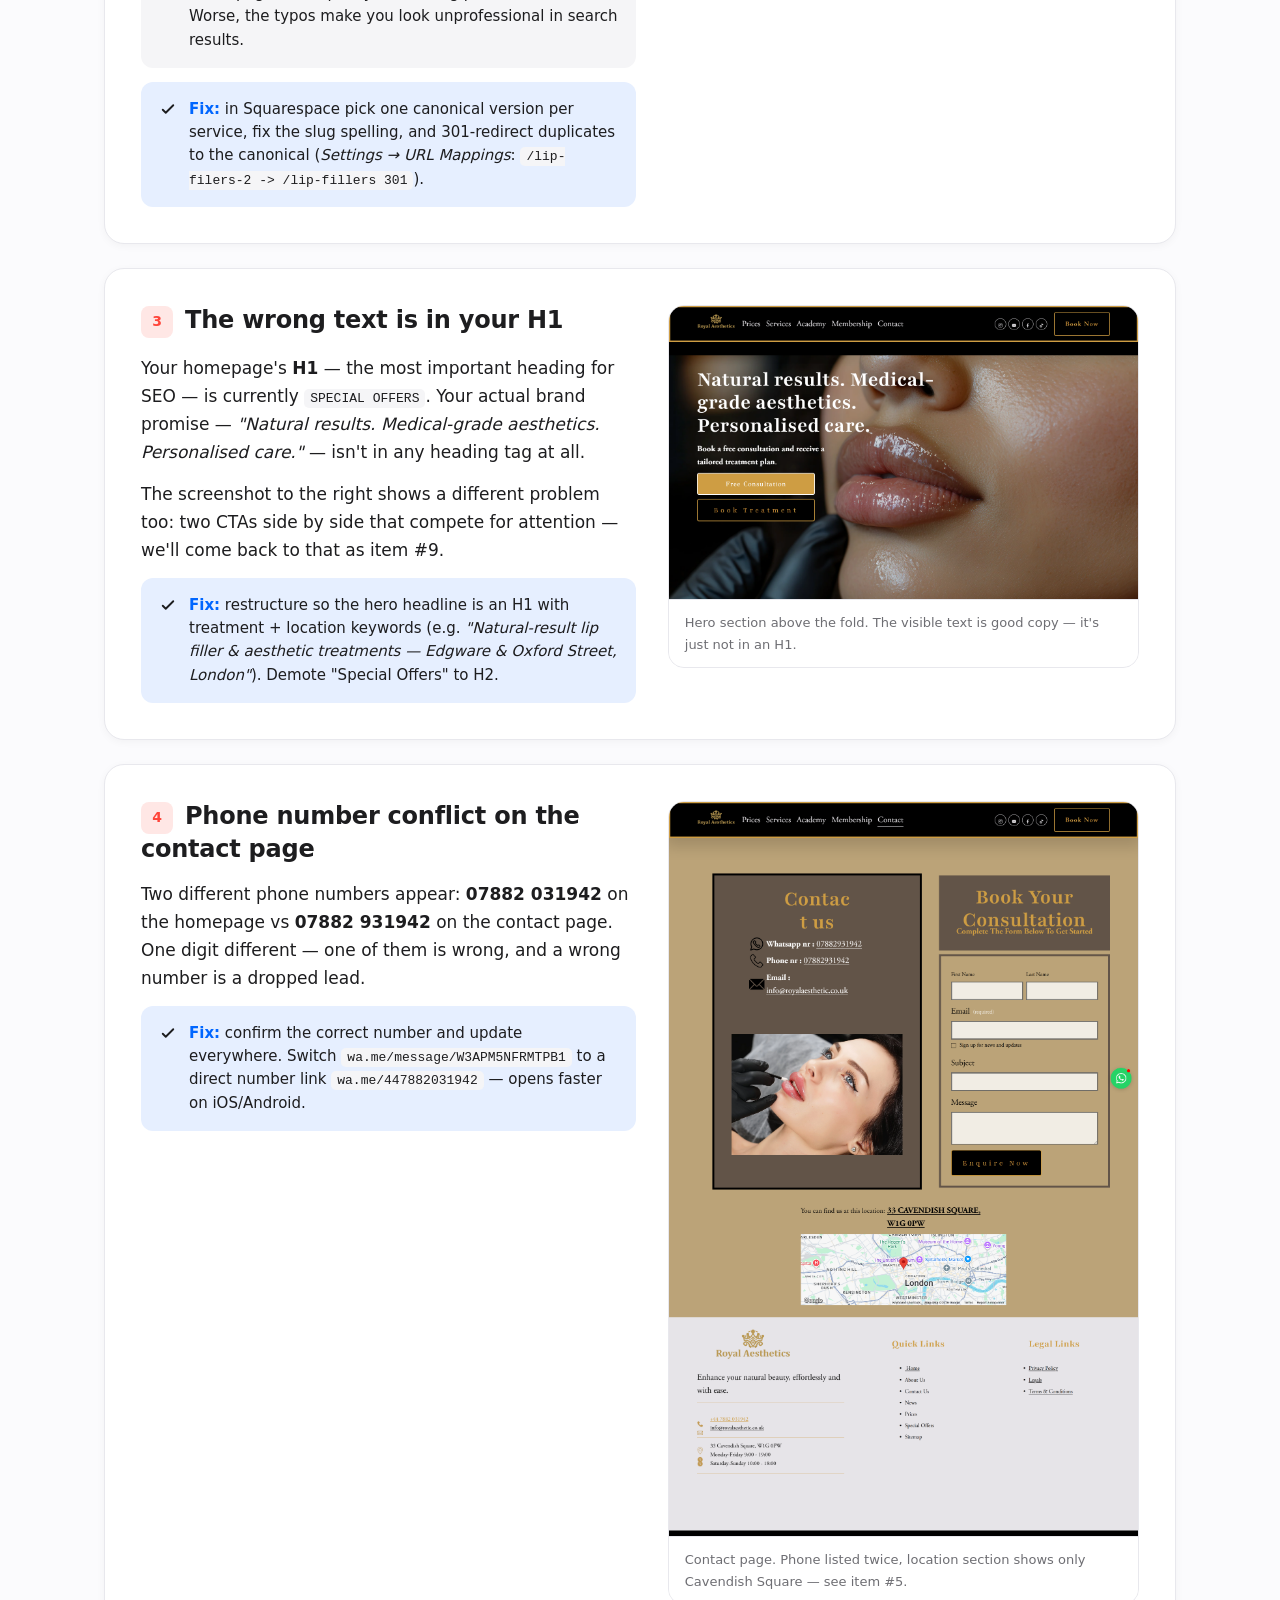
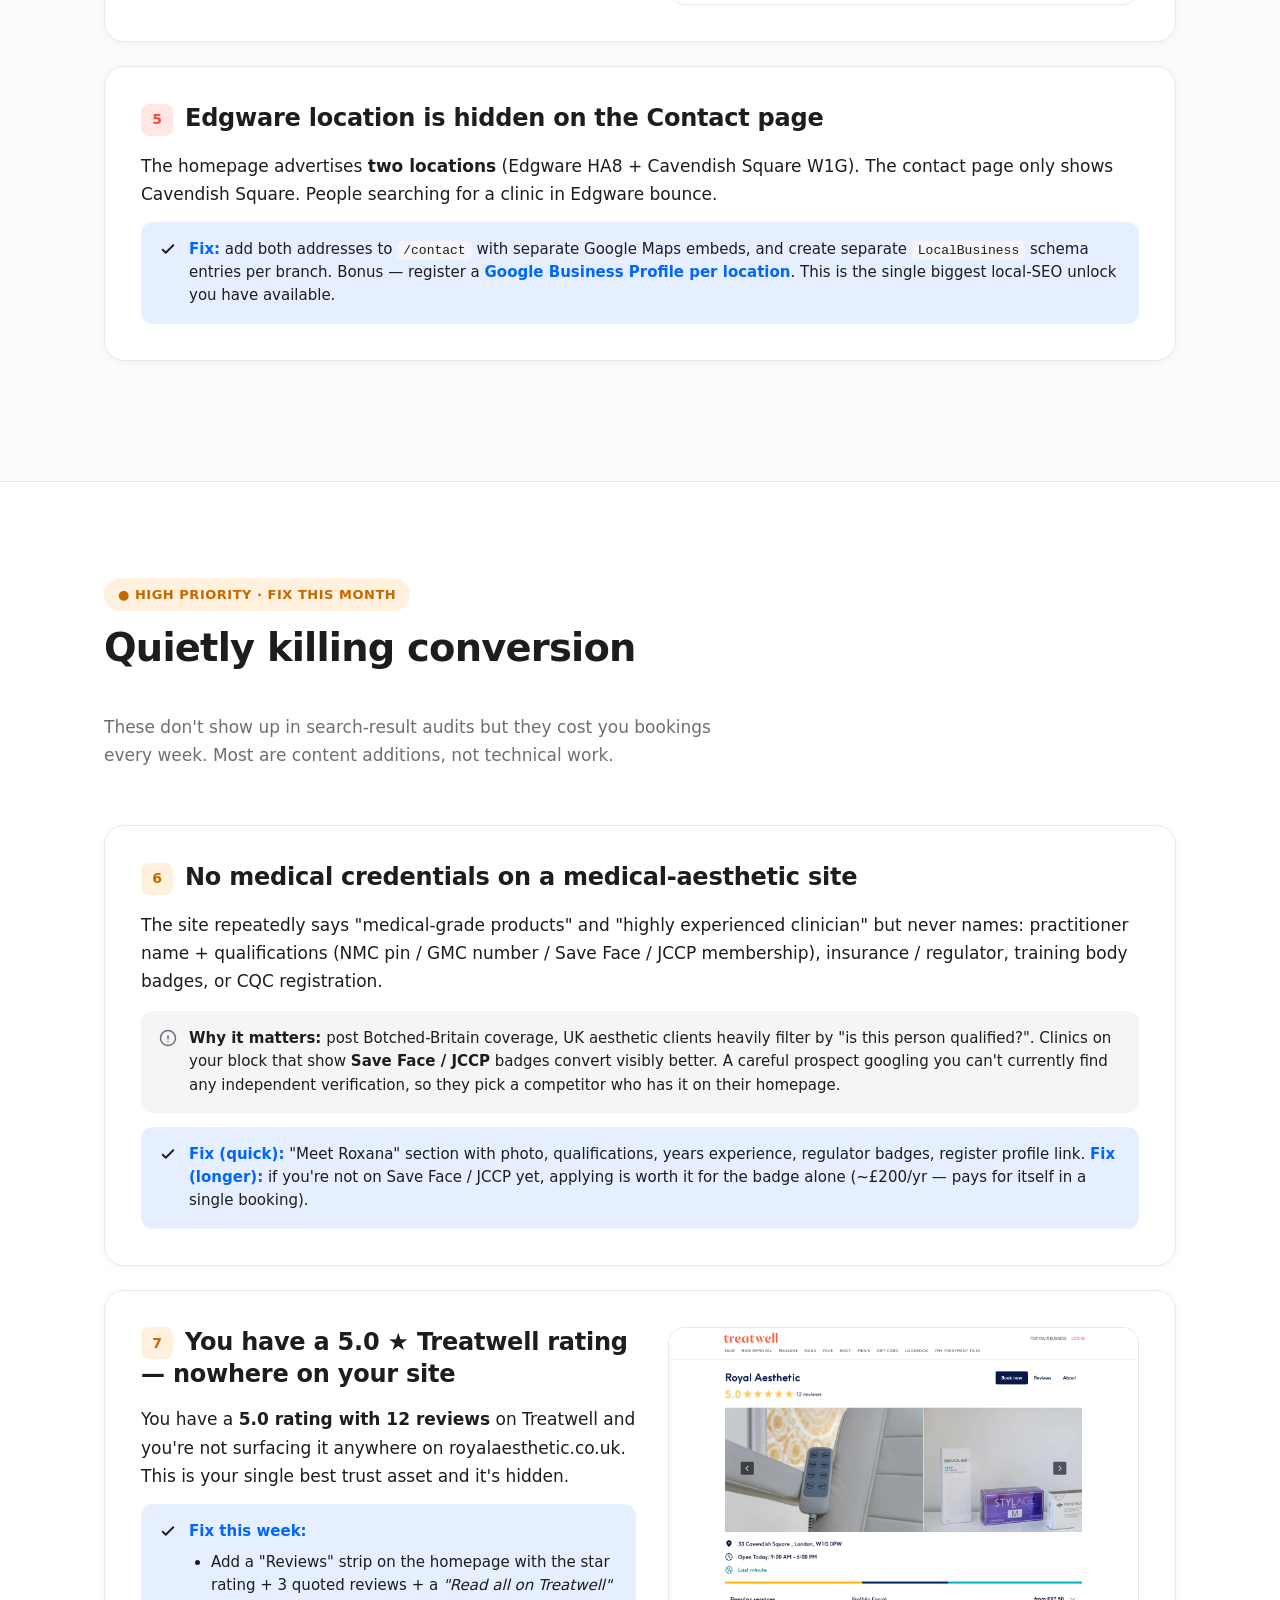
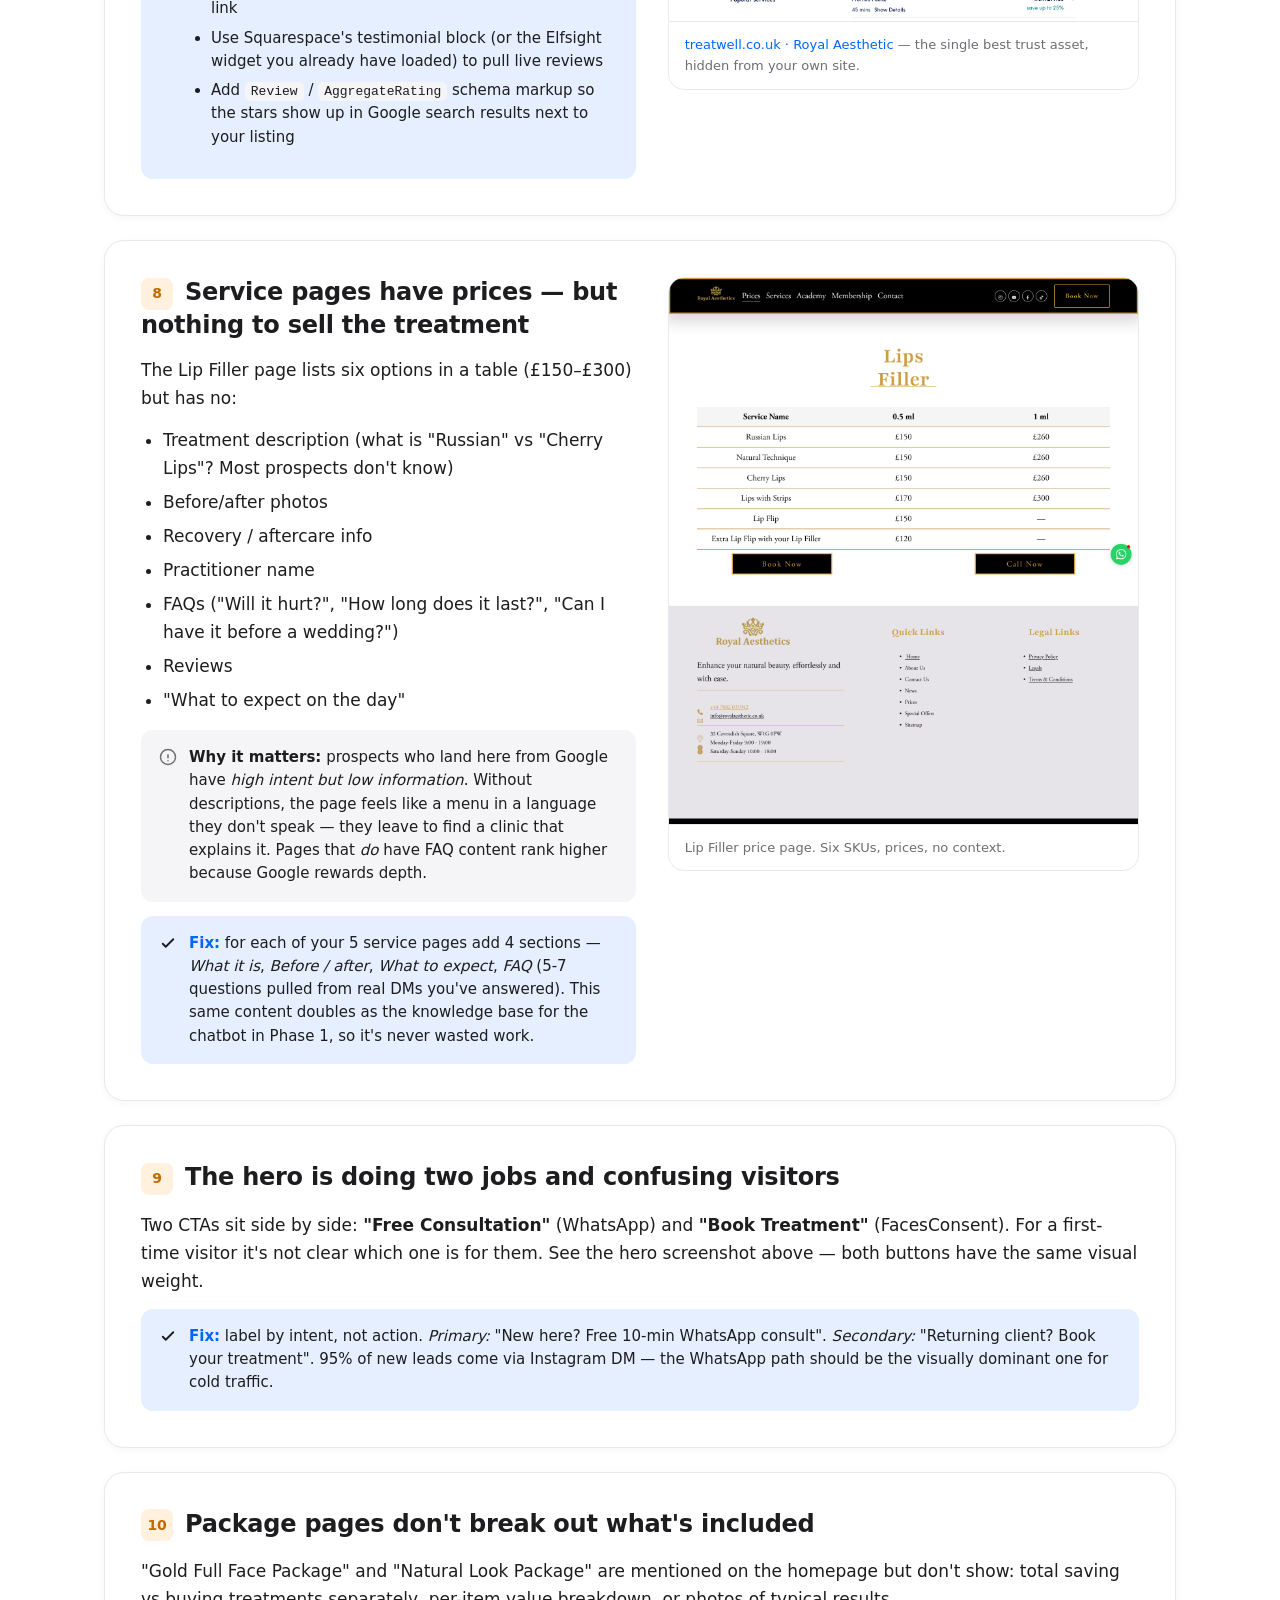
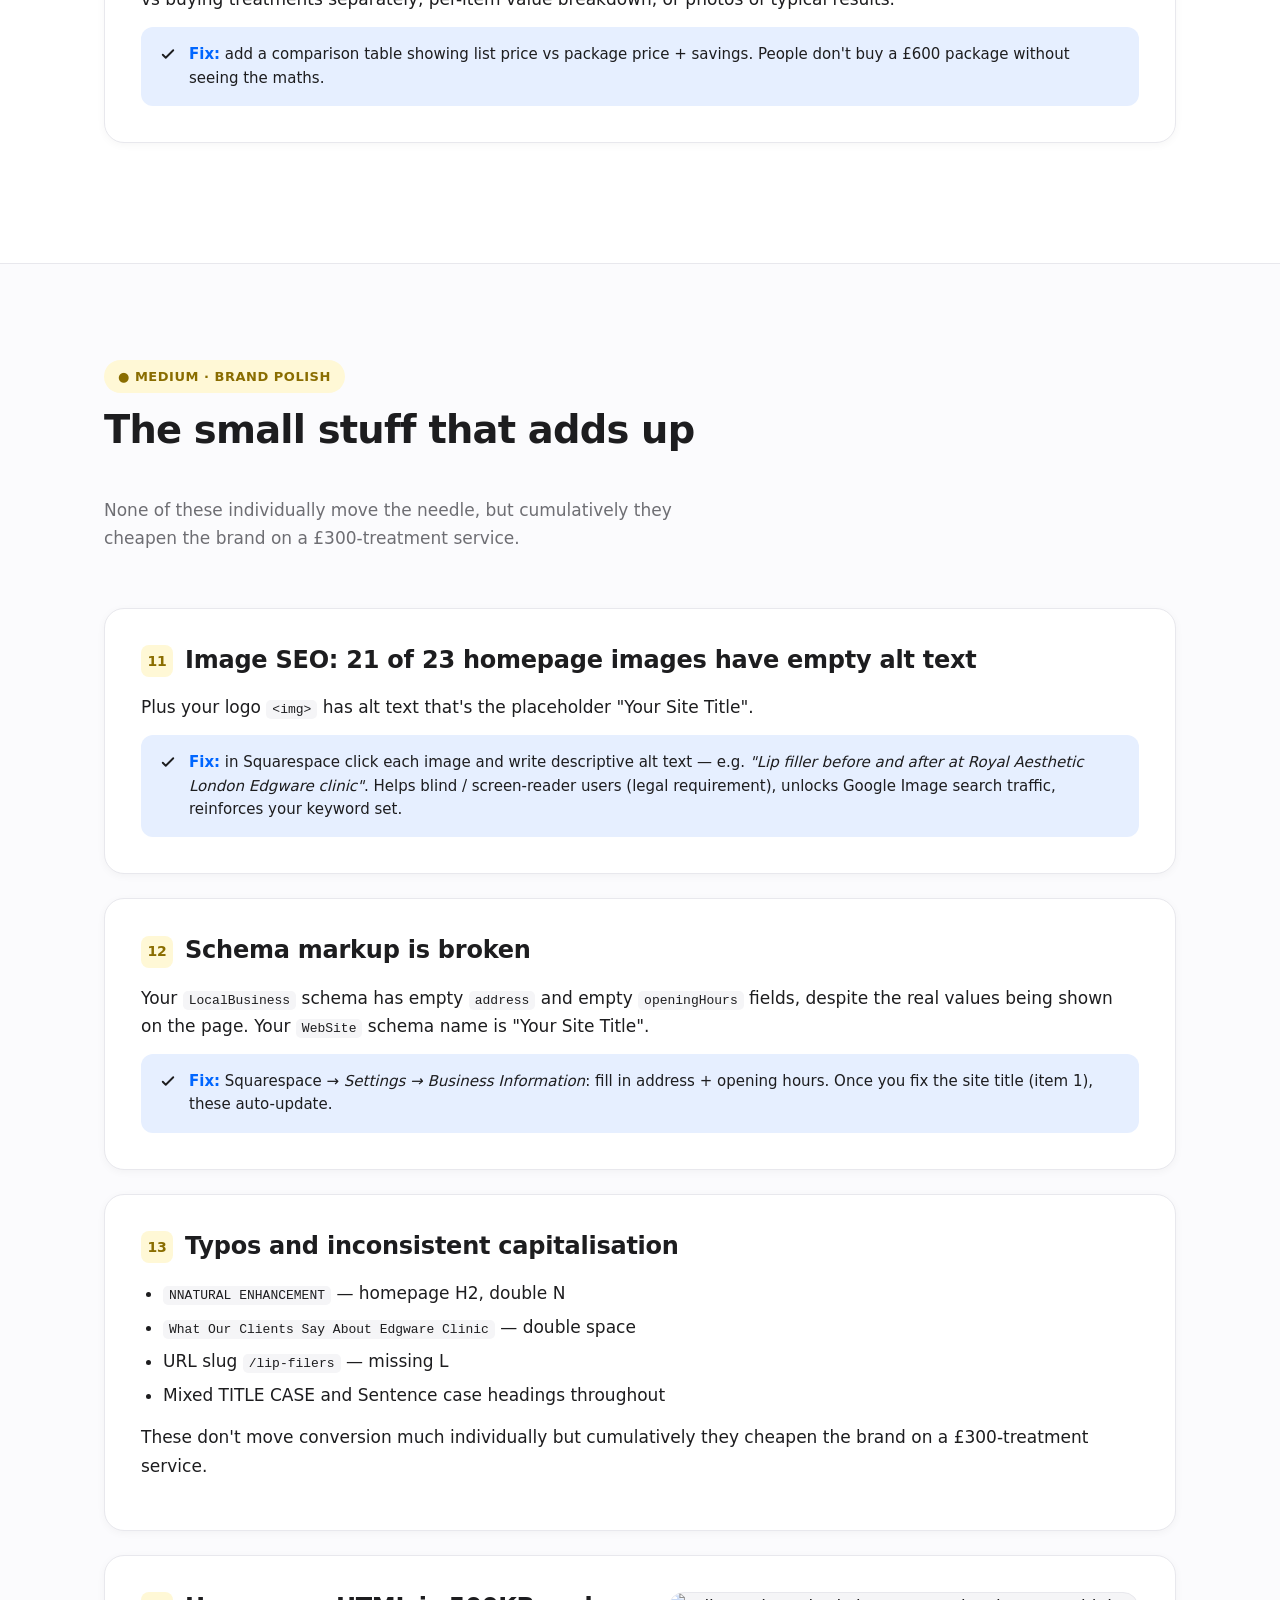
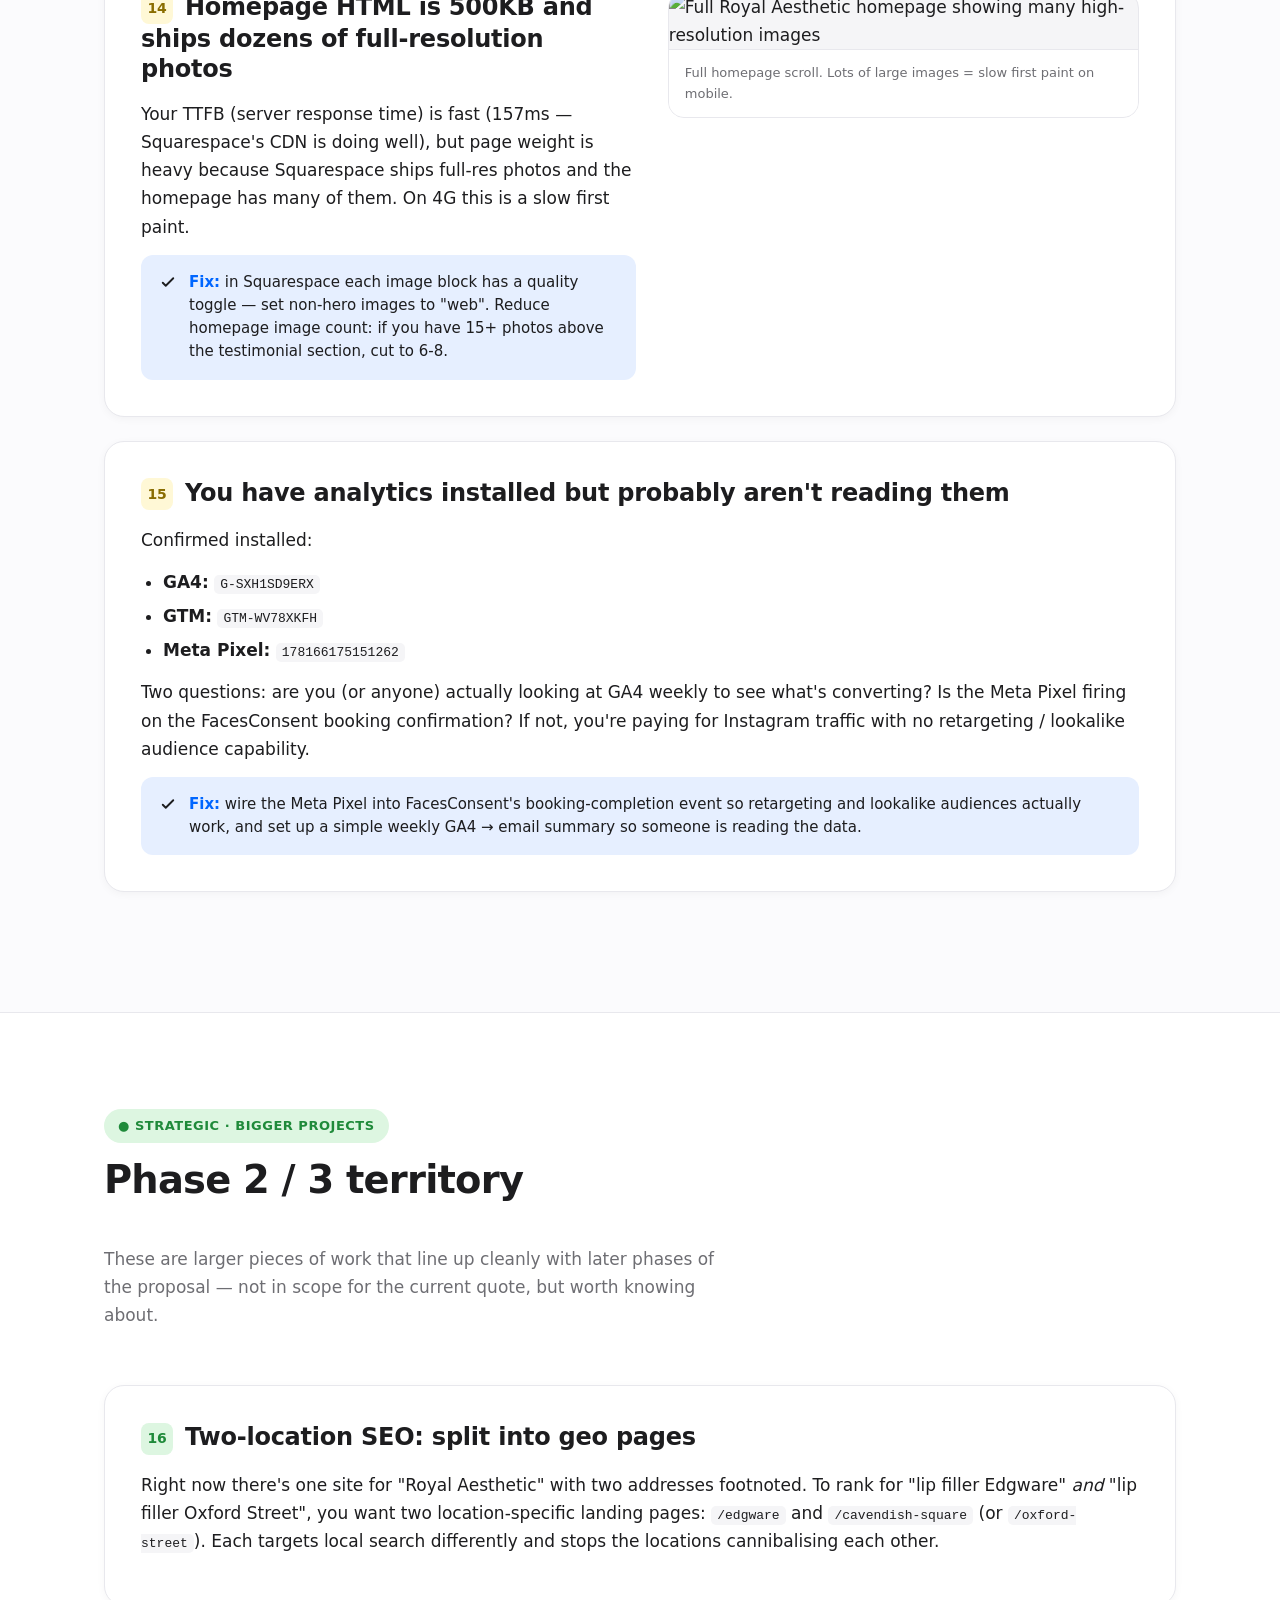
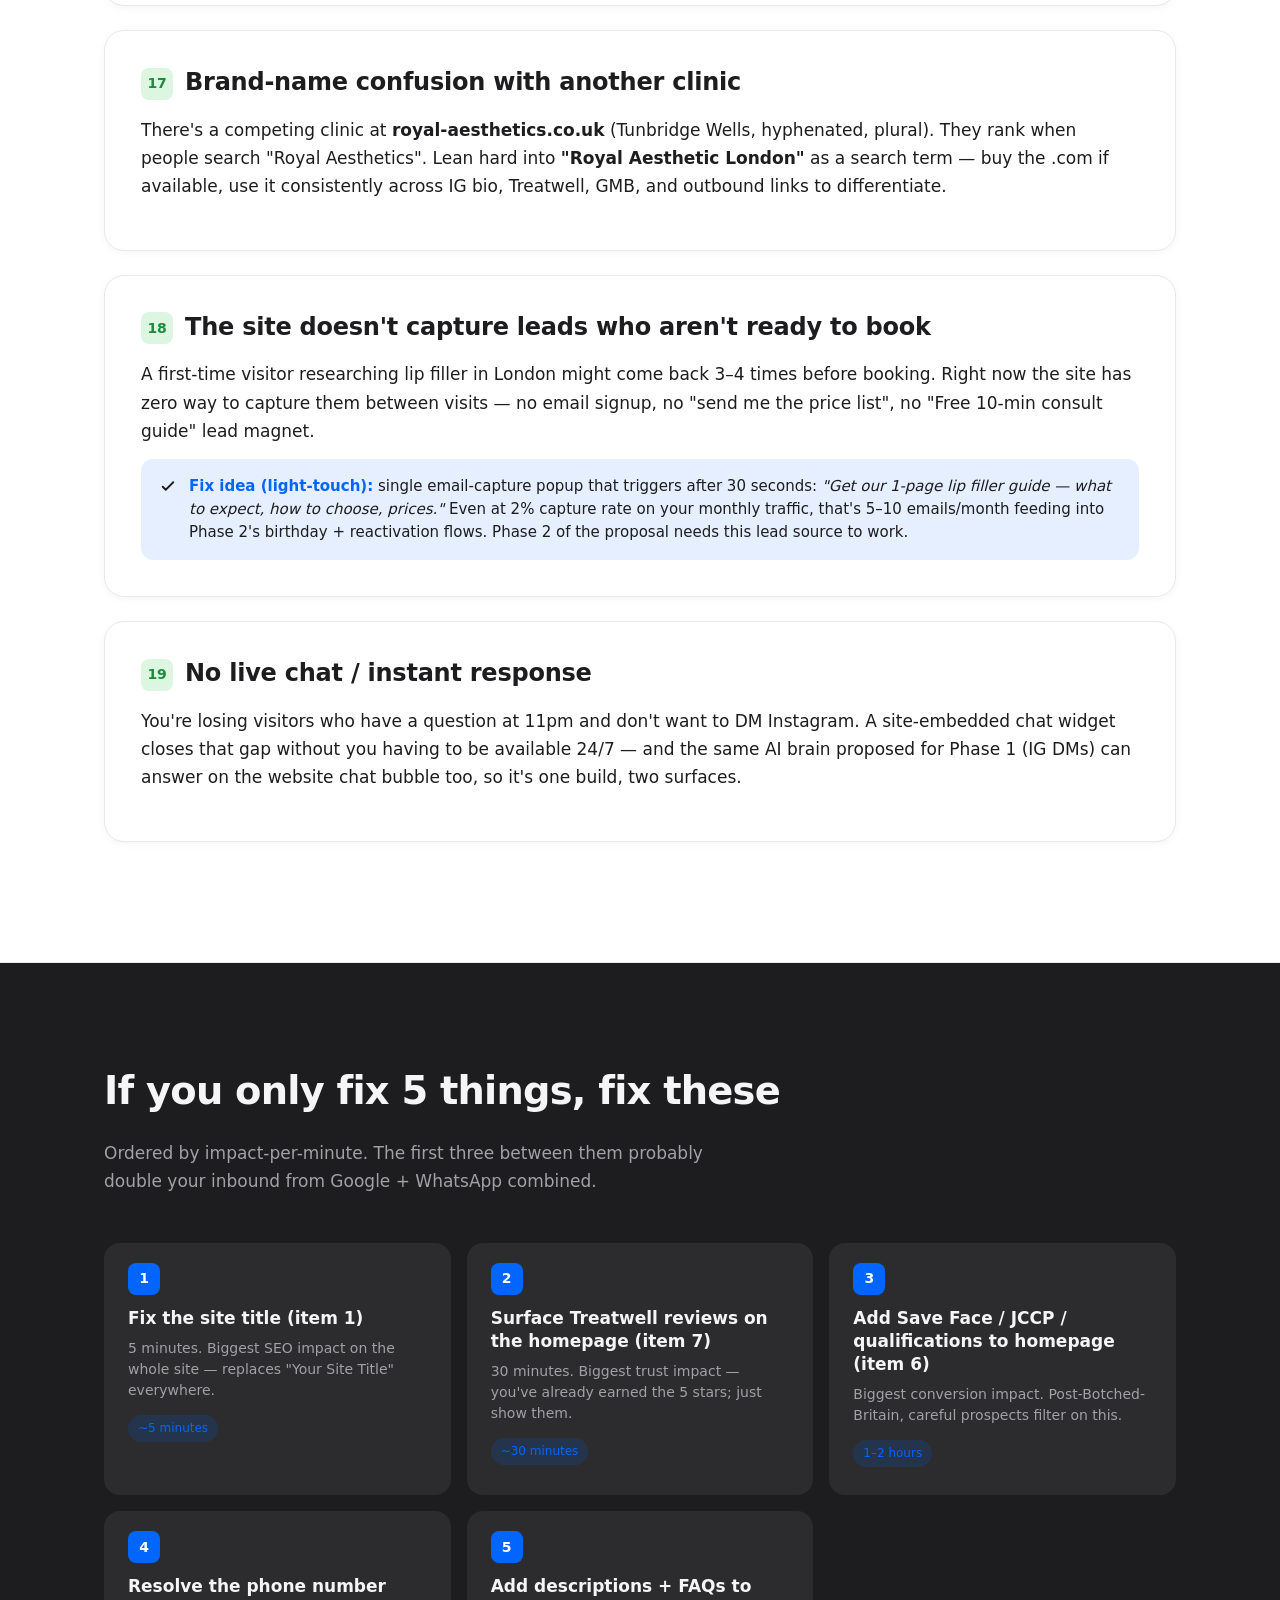
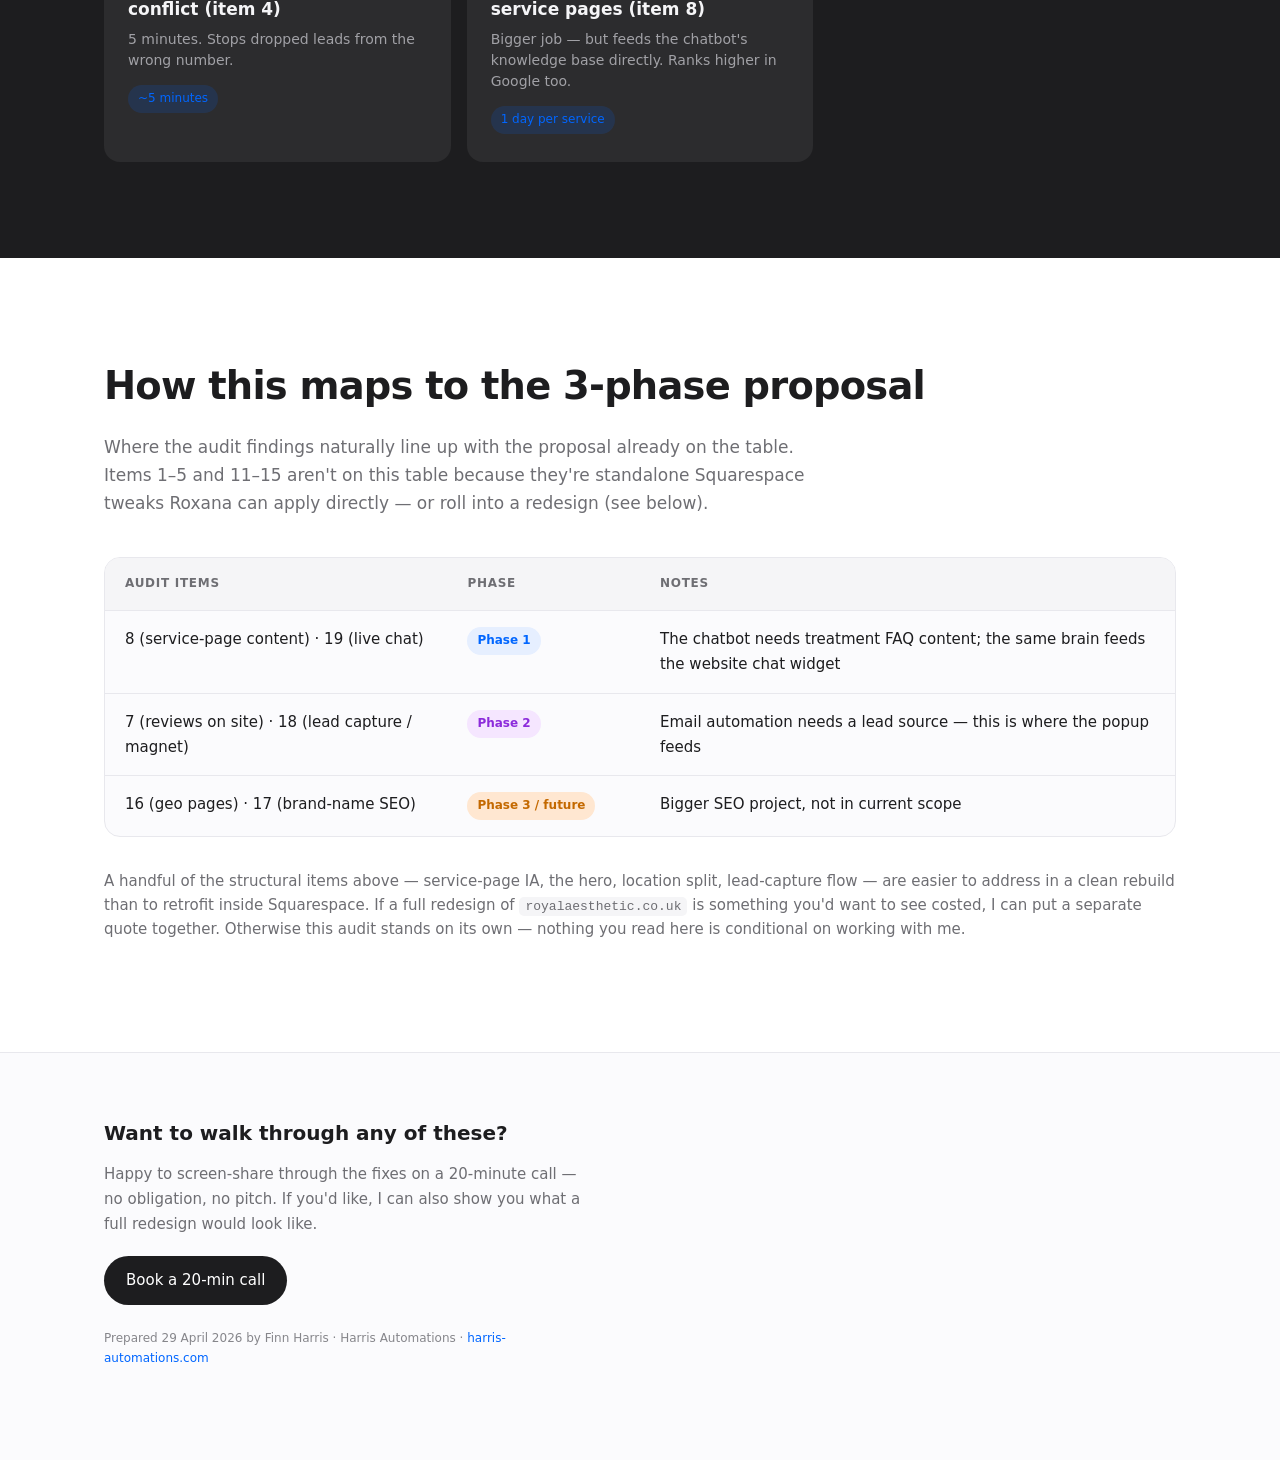
==== commit cab18340: "Soften 'free in Phase 1' framing; CTA points to cal.com; light redesign mention" ====
--- a/index.html
+++ b/index.html
@@ -338,7 +338,7 @@
     <div class="grid">
       <div class="stat crit"><div class="num">5</div><div class="label">Critical issues hurting Google ranking and trust right now</div></div>
       <div class="stat high"><div class="num">5</div><div class="label">High-priority conversion blockers on service pages</div></div>
-      <div class="stat med"><div class="num">5</div><div class="label">Quick polish items I'd bundle in for free</div></div>
+      <div class="stat med"><div class="num">5</div><div class="label">Polish items that cumulatively cheapen the brand</div></div>
       <div class="stat strat"><div class="num">4</div><div class="label">Bigger strategic projects (mostly Phase 2/3 of the proposal)</div></div>
     </div>
   </div>
@@ -352,7 +352,7 @@
         <span class="label-pill">&#x25CF; Critical &middot; fix this week</span>
         <h2>Things actively losing you bookings today</h2>
       </div>
-      <p class="sub">Each item below is independently verifiable in the live site or Google search results. None of them require Phase 1 of the proposal &mdash; you can fix them this week, for free.</p>
+      <p class="sub">Each item below is independently verifiable in the live site or Google search results. Most are 5-minute changes inside Squarespace settings &mdash; nothing here needs a developer.</p>
     </div>
 
     <!-- Item 1 -->
@@ -548,7 +548,7 @@
           </div>
           <div class="fix">
             <svg width="18" height="18" viewBox="0 0 24 24" fill="none"><path d="M5 13l4 4L19 7" stroke="currentColor" stroke-width="2.5" stroke-linecap="round" stroke-linejoin="round"/></svg>
-            <span><strong>Fix:</strong> for each of your 5 service pages add 4 sections &mdash; <em>What it is</em>, <em>Before / after</em>, <em>What to expect</em>, <em>FAQ</em> (5-7 questions pulled from real DMs you've answered). This also fuels Phase 1 of the chatbot &mdash; your DM bot needs this content to answer questions in your voice.</span>
+            <span><strong>Fix:</strong> for each of your 5 service pages add 4 sections &mdash; <em>What it is</em>, <em>Before / after</em>, <em>What to expect</em>, <em>FAQ</em> (5-7 questions pulled from real DMs you've answered). This same content doubles as the knowledge base for the chatbot in Phase 1, so it's never wasted work.</span>
           </div>
         </div>
       </div>
@@ -593,10 +593,10 @@
   <div class="container">
     <div class="section-head">
       <div>
-        <span class="label-pill">&#x25CF; Medium &middot; bundle with Phase 1</span>
-        <h2>Polish I'd happily roll in for free</h2>
-      </div>
-      <p class="sub">None of these individually move the needle, but cumulatively they cheapen the brand. I'd bundle them in as a goodwill setup pass.</p>
+        <span class="label-pill">&#x25CF; Medium &middot; brand polish</span>
+        <h2>The small stuff that adds up</h2>
+      </div>
+      <p class="sub">None of these individually move the needle, but cumulatively they cheapen the brand on a &pound;300-treatment service.</p>
     </div>
 
     <article class="item">
@@ -670,7 +670,7 @@
           <p>Two questions: are you (or anyone) actually looking at GA4 weekly to see what's converting? Is the Meta Pixel firing on the FacesConsent booking confirmation? If not, you're paying for Instagram traffic with no retargeting / lookalike audience capability.</p>
           <div class="fix">
             <svg width="18" height="18" viewBox="0 0 24 24" fill="none"><path d="M5 13l4 4L19 7" stroke="currentColor" stroke-width="2.5" stroke-linecap="round" stroke-linejoin="round"/></svg>
-            <span><strong>Fix:</strong> I'll plug the Meta Pixel into proper booking-completion events and set up a simple weekly GA4 &rarr; email summary &mdash; this is a 1-hour job and pairs naturally with Phase 1.</span>
+            <span><strong>Fix:</strong> wire the Meta Pixel into FacesConsent's booking-completion event so retargeting and lookalike audiences actually work, and set up a simple weekly GA4 &rarr; email summary so someone is reading the data.</span>
           </div>
         </div>
       </div>
@@ -724,7 +724,7 @@
       <div>
         <h3><span class="num-badge">19</span>No live chat / instant response</h3>
         <div class="body">
-          <p>You're losing visitors who have a question at 11pm and don't want to DM Instagram. A site-embedded chat widget &mdash; the same AI bot that drives Phase 1's IG DM &mdash; closes that gap without you having to be available 24/7. <strong>This is exactly Phase 1 of the proposal:</strong> the same brain answers in IG DMs <em>and</em> on the website chat bubble.</p>
+          <p>You're losing visitors who have a question at 11pm and don't want to DM Instagram. A site-embedded chat widget closes that gap without you having to be available 24/7 &mdash; and the same AI brain proposed for Phase 1 (IG DMs) can answer on the website chat bubble too, so it's one build, two surfaces.</p>
         </div>
       </div>
     </article>
@@ -770,26 +770,21 @@
 <section id="phases" class="phases">
   <div class="container">
     <h2>How this maps to the 3-phase proposal</h2>
-    <p class="sub">Most of the audit gets fixed in &mdash; or because of &mdash; the chatbot build. The quick-wins on this page I'd just bundle in for free as a goodwill setup pass.</p>
+    <p class="sub">Where the audit findings naturally line up with the proposal already on the table. Items 1&ndash;5 and 11&ndash;15 aren't on this table because they're standalone Squarespace tweaks Roxana can apply directly &mdash; or roll into a redesign (see below).</p>
     <table class="phase-table">
       <thead>
         <tr><th style="width:32%">Audit items</th><th style="width:18%">Phase</th><th>Notes</th></tr>
       </thead>
       <tbody>
         <tr>
-          <td>8 (service-page content) &middot; 18 (lead capture) &middot; 19 (live chat)</td>
+          <td>8 (service-page content) &middot; 19 (live chat)</td>
           <td><span class="ph ph-1">Phase 1</span></td>
           <td>The chatbot needs treatment FAQ content; the same brain feeds the website chat widget</td>
         </tr>
         <tr>
-          <td>7 (reviews on site) &middot; 18 (lead magnet)</td>
+          <td>7 (reviews on site) &middot; 18 (lead capture / magnet)</td>
           <td><span class="ph ph-2">Phase 2</span></td>
           <td>Email automation needs a lead source &mdash; this is where the popup feeds</td>
-        </tr>
-        <tr>
-          <td>1&ndash;5 &middot; 11&ndash;15</td>
-          <td><span class="ph ph-bonus">Bundled</span></td>
-          <td>I'll roll these into the Phase 1 setup pass, no extra cost</td>
         </tr>
         <tr>
           <td>16 (geo pages) &middot; 17 (brand-name SEO)</td>
@@ -798,6 +793,9 @@
         </tr>
       </tbody>
     </table>
+    <p style="margin-top:32px; color: var(--text-secondary); font-size: 15px; line-height: 1.6;">
+      A handful of the structural items above &mdash; service-page IA, the hero, location split, lead-capture flow &mdash; are easier to address in a clean rebuild than to retrofit inside Squarespace. If a full redesign of <code style="background:var(--bg-tertiary);padding:2px 6px;border-radius:5px;font:13px ui-monospace,Menlo,monospace">royalaesthetic.co.uk</code> is something you'd want to see costed, I can put a separate quote together. Otherwise this audit stands on its own &mdash; nothing you read here is conditional on working with me.
+    </p>
   </div>
 </section>
 
@@ -806,8 +804,8 @@
   <div class="container row">
     <div class="left">
       <h3>Want to walk through any of these?</h3>
-      <p>Happy to jump on a 10-minute call and screen-share through the fixes &mdash; or roll the technical ones into Phase 1 of the proposal.</p>
-      <a class="cta" href="mailto:info@harris-automations.com?subject=Royal%20Aesthetic%20website%20audit">Reply to Finn</a>
+      <p>Happy to screen-share through the fixes on a 20-minute call &mdash; no obligation, no pitch. If you'd like, I can also show you what a full redesign would look like.</p>
+      <a class="cta" href="https://cal.com/finn-harris/20-min-meeting?overlayCalendar=true" target="_blank" rel="noopener">Book a 20-min call</a>
       <p class="small">Prepared 29 April 2026 by Finn Harris &middot; Harris Automations &middot; <a href="https://harris-automations.com" target="_blank" rel="noopener">harris-automations.com</a></p>
     </div>
   </div>
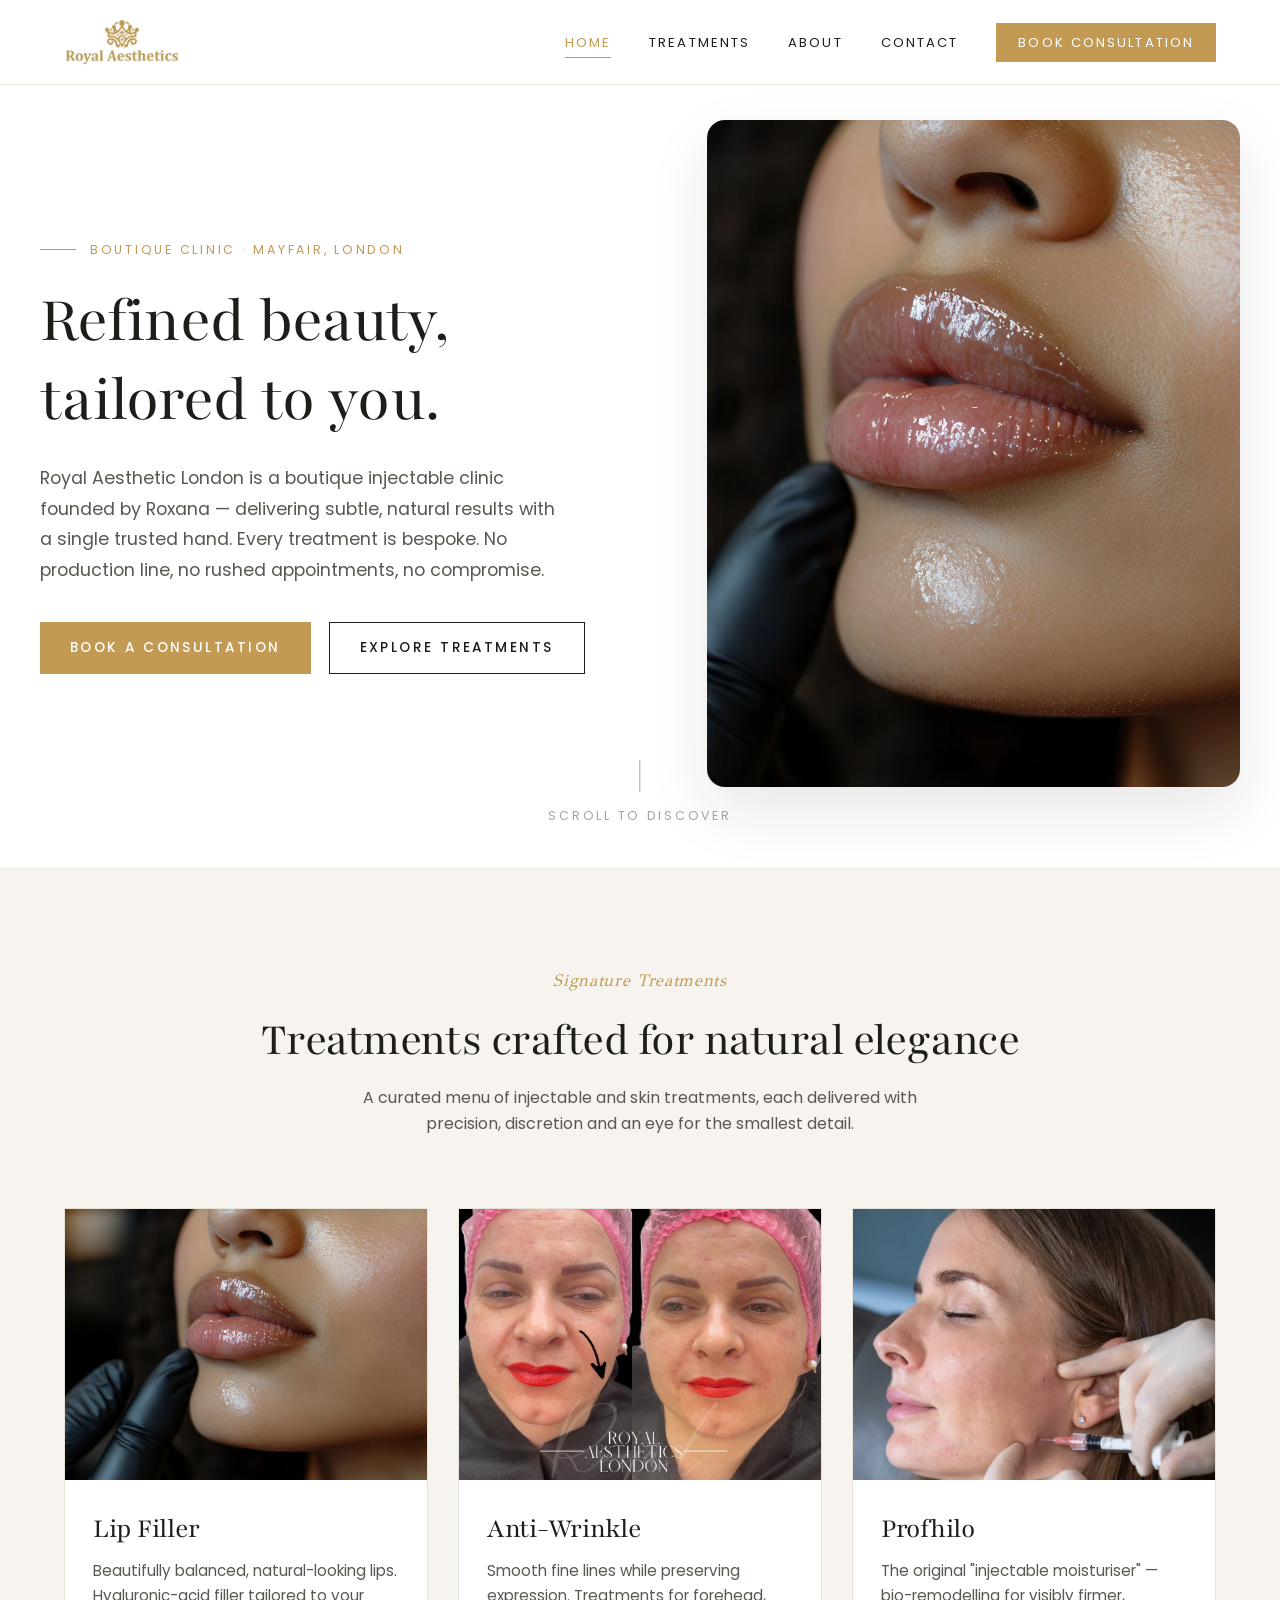
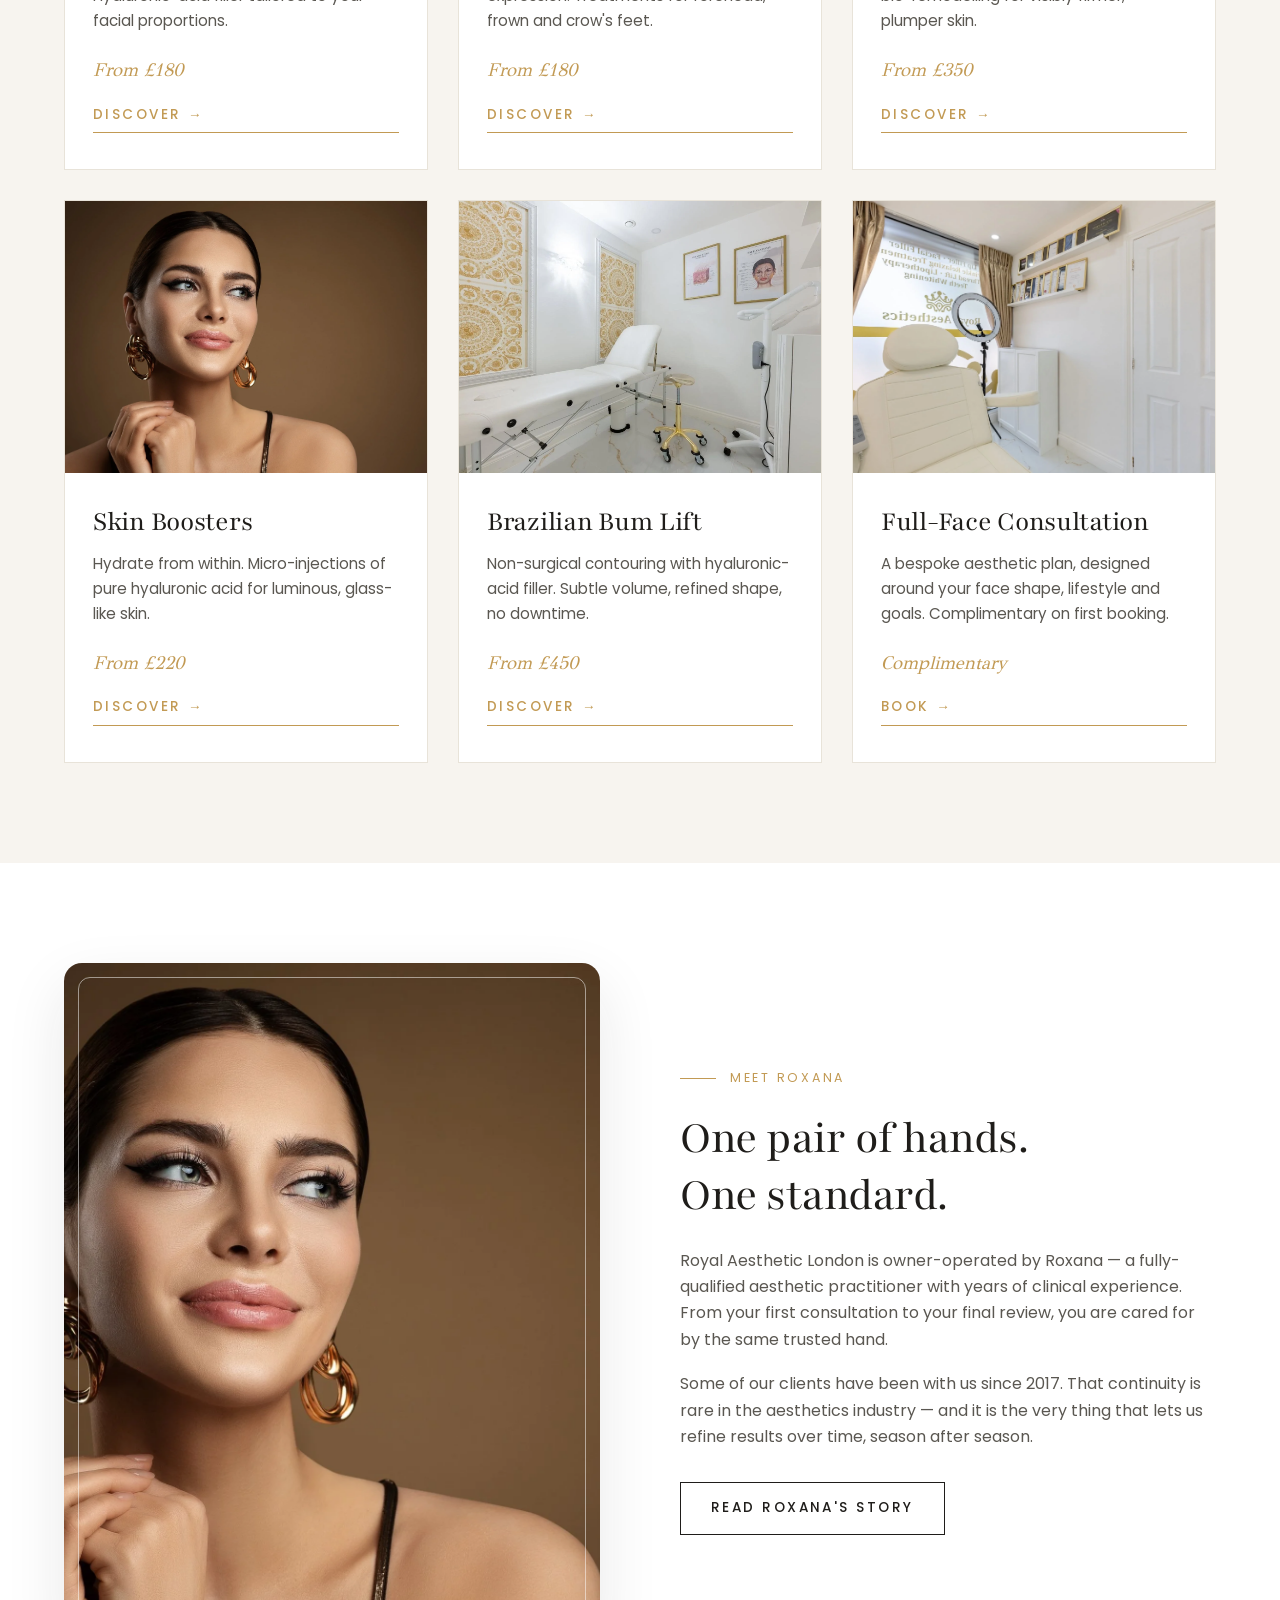
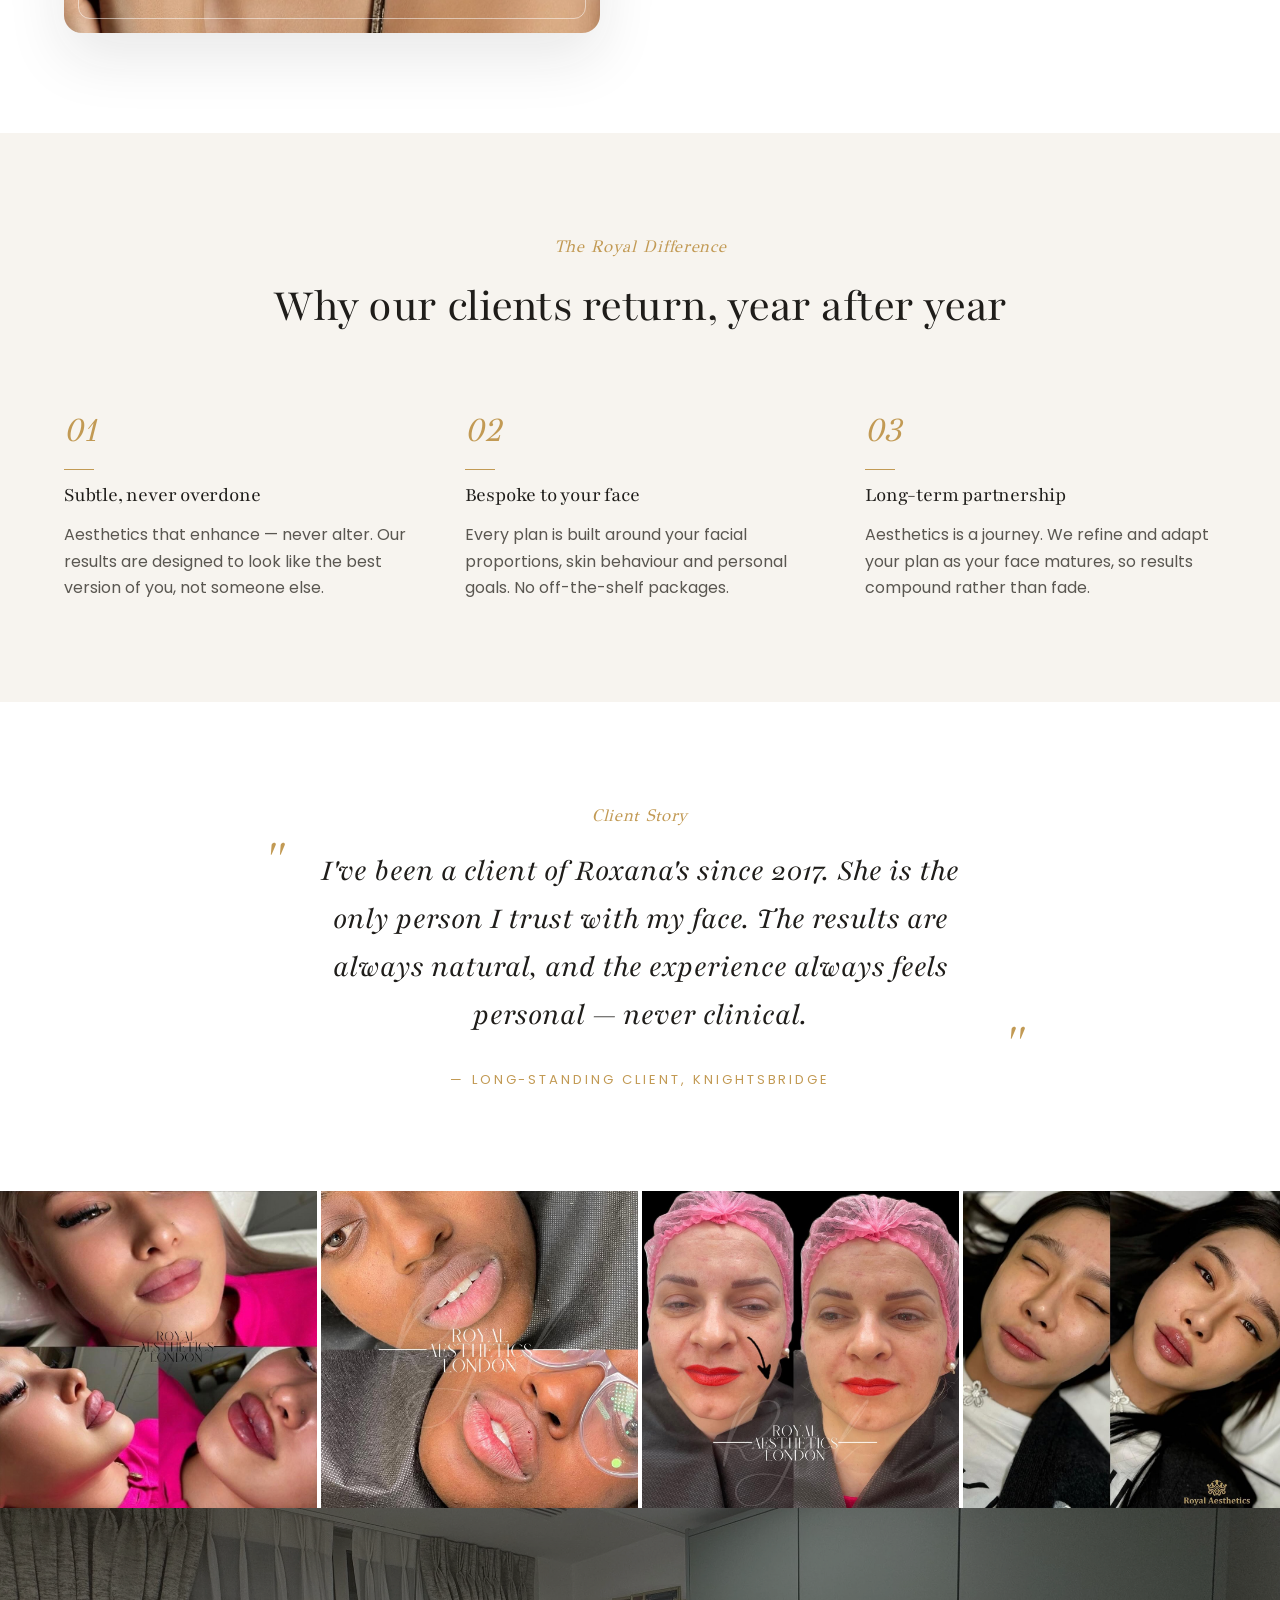
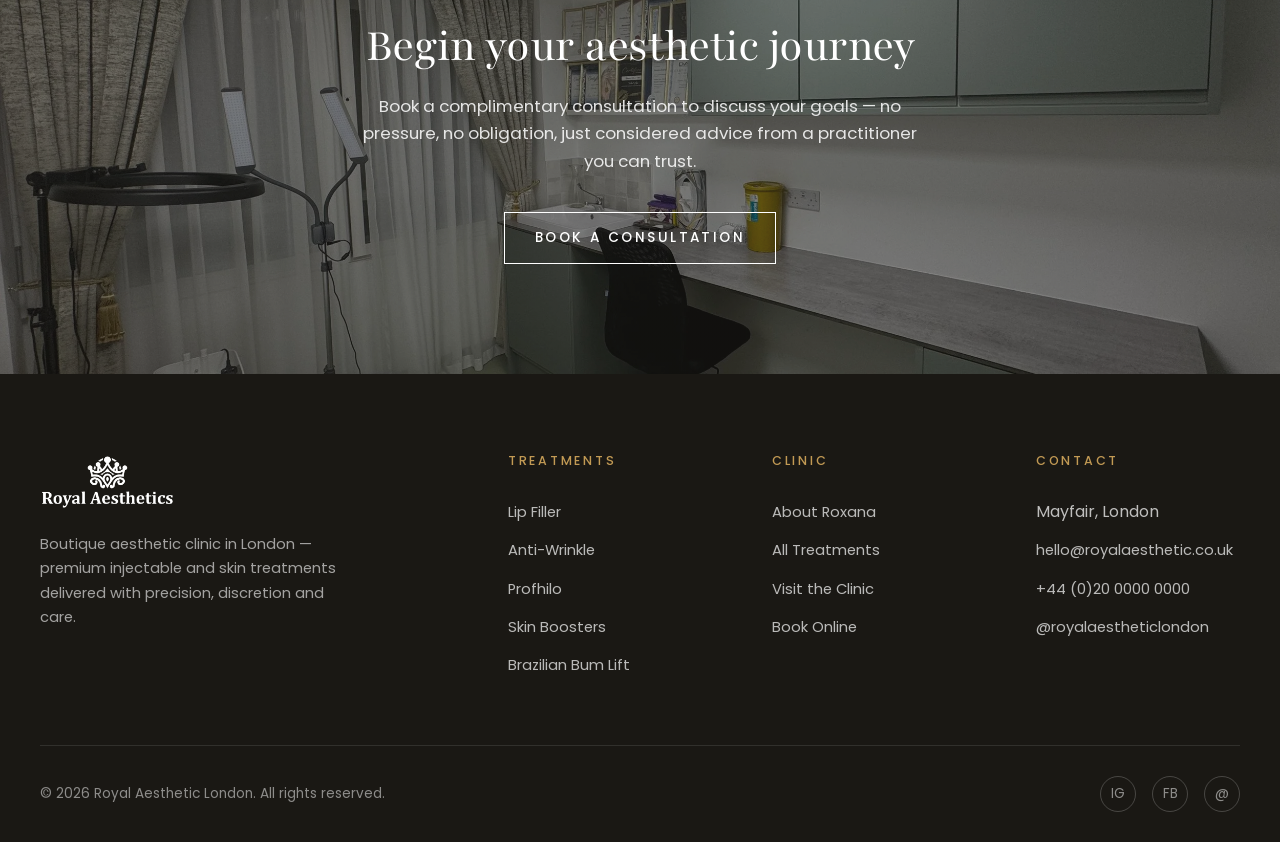
==== commit 9262710e: "Replace audit microsite with full demo rebuild 9-page static site demonstrating a redesigned Royal A" ====
--- a/index.html
+++ b/index.html
@@ -1,812 +1,246 @@
 <!DOCTYPE html>
-<html lang="en-GB">
+<html lang="en">
 <head>
-<meta charset="UTF-8" />
-<meta name="viewport" content="width=device-width, initial-scale=1" />
-<title>Royal Aesthetic — Website Audit | Harris Automations</title>
-<meta name="description" content="A frontend, backend, SEO and conversion audit of royalaesthetic.co.uk — prepared for Roxana Man by Harris Automations." />
-<meta name="robots" content="noindex" />
-<link rel="icon" href="data:image/svg+xml,%3Csvg xmlns='http://www.w3.org/2000/svg' viewBox='0 0 64 64'%3E%3Crect width='64' height='64' rx='14' fill='%230066FF'/%3E%3Ctext x='50%25' y='58%25' font-size='38' font-weight='700' text-anchor='middle' fill='white' font-family='-apple-system,Segoe UI,Roboto,sans-serif'%3EH%3C/text%3E%3C/svg%3E" />
-<style>
-  :root {
-    --bg-primary: #ffffff;
-    --bg-secondary: #fbfbfd;
-    --bg-tertiary: #f5f5f7;
-    --bg-inverse: #1d1d1f;
-    --text-primary: #1d1d1f;
-    --text-secondary: #6e6e73;
-    --text-muted: #86868b;
-    --text-inverse: #f5f5f7;
-    --text-inverse-muted: #a1a1a6;
-    --accent: #0066FF;
-    --accent-soft: #e6efff;
-    --accent-hover: #0052cc;
-    --divider: #d2d2d7;
-    --divider-inverse: #2c2c2e;
-    --border-soft: #e8e8ed;
-    --crit: #ff453a;
-    --crit-soft: #ffe7e5;
-    --high: #ff9500;
-    --high-soft: #fff1de;
-    --med: #ffcc00;
-    --med-soft: #fff8d6;
-    --strat: #34c759;
-    --strat-soft: #ddf6e1;
-    --font-stack: -apple-system, BlinkMacSystemFont, "SF Pro Display", "SF Pro Text", "Inter", system-ui, sans-serif;
-    --container: 1120px;
-    --radius-sm: 8px;
-    --radius-md: 12px;
-    --radius-lg: 16px;
-    --radius-xl: 20px;
-    --radius-pill: 980px;
-    --shadow-sm: 0 2px 8px rgba(0, 0, 0, 0.04);
-    --shadow-md: 0 4px 20px rgba(0, 0, 0, 0.06);
-    --shadow-lg: 0 12px 32px rgba(0, 0, 0, 0.08);
-    --ease: cubic-bezier(0.4, 0, 0.2, 1);
-  }
-  * { box-sizing: border-box; }
-  html { scroll-behavior: smooth; }
-  body {
-    margin: 0;
-    background: var(--bg-primary);
-    color: var(--text-primary);
-    font-family: var(--font-stack);
-    font-size: 1.0625rem;
-    line-height: 1.65;
-    -webkit-font-smoothing: antialiased;
-    -moz-osx-font-smoothing: grayscale;
-  }
-  a { color: var(--accent); text-decoration: none; }
-  a:hover { color: var(--accent-hover); text-decoration: underline; }
-
-  .container { max-width: var(--container); margin: 0 auto; padding: 0 24px; }
-
-  /* ───── Top nav ───── */
-  .topnav {
-    position: sticky; top: 0; z-index: 50;
-    background: rgba(255,255,255,0.85);
-    backdrop-filter: saturate(180%) blur(20px);
-    -webkit-backdrop-filter: saturate(180%) blur(20px);
-    border-bottom: 1px solid var(--border-soft);
-  }
-  .topnav .row {
-    display: flex; align-items: center; justify-content: space-between;
-    height: 56px;
-  }
-  .brand { display: flex; align-items: center; gap: 10px; font-weight: 600; color: var(--text-primary); }
-  .brand .logo {
-    width: 28px; height: 28px; border-radius: 8px;
-    background: var(--accent); color: white;
-    display: flex; align-items: center; justify-content: center;
-    font-weight: 700; font-size: 14px;
-  }
-  .brand .name { font-size: 15px; }
-  .brand .name span { color: var(--text-secondary); font-weight: 400; }
-  .topnav .right a { font-size: 14px; color: var(--text-secondary); margin-left: 22px; }
-  .topnav .right a:hover { color: var(--text-primary); text-decoration: none; }
-  .topnav .right .pill {
-    display: inline-block; padding: 8px 16px; border-radius: 980px;
-    background: var(--text-primary); color: white !important;
-    font-weight: 500;
-  }
-  .topnav .right .pill:hover { background: #000; }
-
-  /* ───── Hero ───── */
-  .hero { padding: 96px 0 72px; background: var(--bg-secondary); border-bottom: 1px solid var(--border-soft); }
-  .hero .eyebrow {
-    display: inline-flex; align-items: center; gap: 8px;
-    background: var(--accent-soft); color: var(--accent);
-    padding: 6px 14px; border-radius: 980px; font-size: 13px; font-weight: 500;
-    margin-bottom: 24px;
-  }
-  .hero .eyebrow::before {
-    content: ''; width: 6px; height: 6px; border-radius: 50%; background: var(--accent);
-  }
-  .hero h1 {
-    font-size: clamp(2.25rem, 5vw, 4rem);
-    line-height: 1.05; letter-spacing: -0.025em; font-weight: 700;
-    margin: 0 0 20px; max-width: 880px;
-  }
-  .hero h1 em {
-    font-style: normal; background: linear-gradient(120deg, var(--accent) 0%, #00c2ff 100%);
-    -webkit-background-clip: text; background-clip: text; color: transparent;
-  }
-  .hero .lead {
-    font-size: 1.25rem; color: var(--text-secondary); max-width: 760px;
-    margin: 0 0 32px; line-height: 1.5;
-  }
-  .hero .meta {
-    display: flex; flex-wrap: wrap; gap: 28px; align-items: center;
-    color: var(--text-muted); font-size: 14px;
-    border-top: 1px solid var(--border-soft);
-    padding-top: 28px; margin-top: 36px;
-  }
-  .hero .meta .item strong { color: var(--text-primary); font-weight: 600; display: block; font-size: 13px; text-transform: uppercase; letter-spacing: 0.04em; margin-bottom: 4px; }
-
-  /* ───── Stat band ───── */
-  .stats { padding: 72px 0; background: var(--bg-primary); border-bottom: 1px solid var(--border-soft); }
-  .stats .grid { display: grid; grid-template-columns: repeat(4, 1fr); gap: 24px; }
-  .stat {
-    padding: 32px 24px; border-radius: var(--radius-lg);
-    background: var(--bg-secondary); border: 1px solid var(--border-soft);
-  }
-  .stat .num {
-    font-size: 2.75rem; font-weight: 700; line-height: 1;
-    letter-spacing: -0.02em; color: var(--text-primary); margin-bottom: 10px;
-  }
-  .stat.crit .num { color: var(--crit); }
-  .stat.high .num { color: var(--high); }
-  .stat.med .num { color: #d4a300; }
-  .stat.strat .num { color: var(--strat); }
-  .stat .label { font-size: 14px; color: var(--text-secondary); line-height: 1.4; }
-
-  /* ───── Section ───── */
-  section.audit { padding: 96px 0; border-bottom: 1px solid var(--border-soft); }
-  section.audit:nth-of-type(odd) { background: var(--bg-secondary); }
-  .section-head { display: flex; align-items: flex-end; justify-content: space-between; gap: 32px; margin-bottom: 56px; flex-wrap: wrap; }
-  .section-head .label-pill {
-    display: inline-flex; align-items: center; gap: 8px;
-    padding: 6px 14px; border-radius: 980px;
-    font-size: 13px; font-weight: 600; text-transform: uppercase; letter-spacing: 0.04em;
-    margin-bottom: 16px;
-  }
-  .section-head h2 { font-size: clamp(1.75rem, 3vw, 2.5rem); line-height: 1.1; letter-spacing: -0.02em; font-weight: 700; margin: 0 0 12px; }
-  .section-head .sub { color: var(--text-secondary); font-size: 1.0625rem; max-width: 640px; margin: 0; }
-
-  .crit .label-pill { background: var(--crit-soft); color: var(--crit); }
-  .high .label-pill { background: var(--high-soft); color: #c46900; }
-  .med .label-pill { background: var(--med-soft); color: #8a6d00; }
-  .strat .label-pill { background: var(--strat-soft); color: #1f8a3a; }
-
-  /* ───── Audit cards ───── */
-  .item {
-    background: var(--bg-primary); border: 1px solid var(--border-soft); border-radius: var(--radius-xl);
-    padding: 36px; margin-bottom: 24px;
-    box-shadow: var(--shadow-sm);
-    transition: box-shadow .25s var(--ease), transform .25s var(--ease);
-    display: grid; grid-template-columns: minmax(0, 1fr); gap: 32px;
-  }
-  .item:hover { box-shadow: var(--shadow-md); }
-  .item.with-image { grid-template-columns: minmax(0, 1.05fr) minmax(0, 1fr); }
-  .item .num-badge {
-    display: inline-flex; align-items: center; justify-content: center;
-    width: 32px; height: 32px; border-radius: 8px;
-    font-weight: 700; font-size: 14px;
-    margin-right: 12px; vertical-align: 2px;
-  }
-  .crit .num-badge { background: var(--crit-soft); color: var(--crit); }
-  .high .num-badge { background: var(--high-soft); color: #c46900; }
-  .med .num-badge { background: var(--med-soft); color: #8a6d00; }
-  .strat .num-badge { background: var(--strat-soft); color: #1f8a3a; }
-
-  .item h3 { font-size: 1.5rem; line-height: 1.25; letter-spacing: -0.01em; font-weight: 600; margin: 0 0 16px; }
-  .item .body { font-size: 1.0625rem; color: var(--text-primary); line-height: 1.65; }
-  .item .body p { margin: 0 0 14px; }
-  .item .body ul { padding-left: 22px; margin: 8px 0 14px; }
-  .item .body li { margin-bottom: 6px; }
-  .item .body code {
-    background: var(--bg-tertiary); padding: 2px 6px; border-radius: 5px;
-    font: 13px/1 ui-monospace, "SF Mono", Menlo, Consolas, monospace;
-  }
-  .item .why {
-    display: flex; gap: 12px; padding: 16px 18px; margin: 16px 0 14px;
-    background: var(--bg-tertiary); border-radius: var(--radius-md);
-    font-size: 15px; color: var(--text-primary); line-height: 1.55;
-  }
-  .item .why strong { color: var(--text-primary); }
-  .item .fix {
-    display: flex; gap: 12px; padding: 16px 18px; margin-top: 14px;
-    background: var(--accent-soft); border-radius: var(--radius-md);
-    font-size: 15px; color: var(--text-primary); line-height: 1.55;
-  }
-  .item .fix strong { color: var(--accent); }
-  .item .fix svg { flex-shrink: 0; margin-top: 2px; }
-  .item .why svg { flex-shrink: 0; margin-top: 2px; color: var(--text-secondary); }
-
-  .figure {
-    border-radius: var(--radius-lg); overflow: hidden; background: var(--bg-tertiary);
-    border: 1px solid var(--border-soft);
-    align-self: start;
-  }
-  .figure img { display: block; width: 100%; height: auto; }
-  .figure .caption {
-    padding: 12px 16px; font-size: 13px; color: var(--text-secondary);
-    border-top: 1px solid var(--border-soft); background: var(--bg-primary);
-  }
-  .figure .caption strong { color: var(--text-primary); font-weight: 600; }
-
-  /* ───── Priority list ───── */
-  .priority { padding: 96px 0; background: var(--bg-inverse); color: var(--text-inverse); }
-  .priority h2 { font-size: clamp(1.75rem, 3vw, 2.5rem); margin: 0 0 16px; letter-spacing: -0.02em; }
-  .priority .sub { color: var(--text-inverse-muted); margin: 0 0 48px; max-width: 640px; }
-  .priority ol {
-    list-style: none; padding: 0; margin: 0;
-    display: grid; grid-template-columns: repeat(auto-fit, minmax(280px, 1fr)); gap: 16px;
-    counter-reset: priority;
-  }
-  .priority li {
-    background: var(--divider-inverse); border-radius: var(--radius-lg); padding: 24px 24px 28px;
-    counter-increment: priority; position: relative; padding-top: 64px;
-    transition: transform .25s var(--ease);
-  }
-  .priority li:hover { transform: translateY(-3px); }
-  .priority li::before {
-    content: counter(priority);
-    position: absolute; top: 20px; left: 24px;
-    width: 32px; height: 32px; border-radius: 8px;
-    background: var(--accent); color: white;
-    display: flex; align-items: center; justify-content: center;
-    font-weight: 700; font-size: 14px;
-  }
-  .priority li h4 { font-size: 1.0625rem; margin: 0 0 8px; line-height: 1.35; }
-  .priority li p { margin: 0; color: var(--text-inverse-muted); font-size: 14px; line-height: 1.5; }
-  .priority li .time {
-    display: inline-block; margin-top: 14px; font-size: 12px; color: var(--accent);
-    background: rgba(0, 102, 255, 0.15); padding: 4px 10px; border-radius: 980px; font-weight: 500;
-  }
-
-  /* ───── Phase mapping ───── */
-  .phases { padding: 96px 0; }
-  .phases h2 { font-size: clamp(1.75rem, 3vw, 2.5rem); margin: 0 0 16px; letter-spacing: -0.02em; }
-  .phases .sub { color: var(--text-secondary); margin: 0 0 40px; max-width: 720px; }
-  .phase-table {
-    width: 100%; border-collapse: separate; border-spacing: 0;
-    background: var(--bg-secondary); border-radius: var(--radius-lg);
-    overflow: hidden; border: 1px solid var(--border-soft);
-    font-size: 15px;
-  }
-  .phase-table th, .phase-table td {
-    padding: 16px 20px; text-align: left; border-bottom: 1px solid var(--border-soft);
-    vertical-align: top;
-  }
-  .phase-table thead th {
-    background: var(--bg-tertiary); font-size: 12px; font-weight: 600;
-    text-transform: uppercase; letter-spacing: 0.06em; color: var(--text-secondary);
-  }
-  .phase-table tbody tr:last-child td { border-bottom: 0; }
-  .phase-table .ph {
-    display: inline-block; padding: 4px 10px; border-radius: 980px;
-    font-size: 12px; font-weight: 600;
-  }
-  .ph-1 { background: var(--accent-soft); color: var(--accent); }
-  .ph-2 { background: #f5e6ff; color: #8c2bdb; }
-  .ph-3 { background: #ffe7d1; color: #c46900; }
-  .ph-bonus { background: var(--strat-soft); color: #1f8a3a; }
-
-  /* ───── Footer ───── */
-  footer.foot { padding: 64px 0 80px; border-top: 1px solid var(--border-soft); background: var(--bg-secondary); }
-  footer.foot .row { display: flex; justify-content: space-between; align-items: flex-start; gap: 32px; flex-wrap: wrap; }
-  footer.foot .left { max-width: 480px; }
-  footer.foot h3 { font-size: 1.25rem; margin: 0 0 12px; }
-  footer.foot p { color: var(--text-secondary); margin: 0 0 12px; font-size: 15px; }
-  footer.foot .cta {
-    display: inline-block; padding: 12px 22px; border-radius: 980px;
-    background: var(--text-primary); color: white;
-    font-weight: 500; font-size: 15px; transition: background .2s var(--ease);
-    margin-top: 8px;
-  }
-  footer.foot .cta:hover { background: #000; text-decoration: none; }
-  footer.foot .small { color: var(--text-muted); font-size: 12px; margin-top: 24px; }
-
-  @media (max-width: 880px) {
-    .hero { padding: 64px 0 48px; }
-    .stats .grid { grid-template-columns: repeat(2, 1fr); }
-    .item { padding: 24px; gap: 20px; }
-    .item.with-image { grid-template-columns: 1fr; }
-    .topnav .right a { margin-left: 14px; }
-    .topnav .right a:not(.pill) { display: none; }
-  }
-</style>
+<meta charset="UTF-8">
+<meta name="viewport" content="width=device-width, initial-scale=1.0">
+<title>Royal Aesthetic London — Premium Aesthetic Treatments</title>
+<meta name="description" content="Boutique aesthetic clinic in London. Personalised injectable treatments by Roxana — lip filler, anti-wrinkle, Profhilo, skin boosters and more.">
+<link rel="icon" href="assets/images/favicon.ico">
+<link rel="preconnect" href="https://fonts.googleapis.com">
+<link rel="preconnect" href="https://fonts.gstatic.com" crossorigin>
+<link href="https://fonts.googleapis.com/css2?family=GFS+Didot&family=Playfair:ital,wght@0,300;0,700;1,700&family=Poppins:ital,wght@0,400;0,500;0,700;1,400&display=swap" rel="stylesheet">
+<link rel="stylesheet" href="assets/css/style.css">
 </head>
 <body>
 
-<!-- ───── Top nav ───── -->
-<header class="topnav">
-  <div class="container row">
-    <div class="brand">
-      <div class="logo">H</div>
-      <div class="name">Harris Automations <span>· Audit</span></div>
-    </div>
-    <nav class="right">
-      <a href="#critical">Critical</a>
-      <a href="#high">High</a>
-      <a href="#priority">Top 5</a>
-      <a href="#phases" class="pill">Proposal</a>
-    </nav>
-  </div>
+<nav class="nav" id="nav">
+  <div class="nav-inner">
+    <a href="index.html" class="nav-logo"><img src="assets/images/logo.png" alt="Royal Aesthetic London"></a>
+    <ul class="nav-links">
+      <li><a href="index.html" class="active">Home</a></li>
+      <li><a href="treatments.html">Treatments</a></li>
+      <li><a href="about.html">About</a></li>
+      <li><a href="contact.html">Contact</a></li>
+      <li><a href="contact.html" class="nav-cta">Book Consultation</a></li>
+    </ul>
+    <button class="nav-toggle" aria-label="Open menu" onclick="document.getElementById('nav').classList.toggle('nav-mobile-open')">
+      <span></span><span></span><span></span>
+    </button>
+  </div>
+</nav>
+
+<header class="hero">
+  <div class="hero-grid">
+    <div class="hero-text fade-up">
+      <span class="eyebrow-line">Boutique Clinic · Mayfair, London</span>
+      <h1>Refined beauty,<br>tailored to you.</h1>
+      <p>Royal Aesthetic London is a boutique injectable clinic founded by Roxana — delivering subtle, natural results with a single trusted hand. Every treatment is bespoke. No production line, no rushed appointments, no compromise.</p>
+      <div class="hero-actions">
+        <a href="contact.html" class="btn btn-primary">Book a Consultation</a>
+        <a href="treatments.html" class="btn btn-outline">Explore Treatments</a>
+      </div>
+    </div>
+    <div class="hero-image fade-up fade-up-2">
+      <img src="assets/images/AdobeStock_lips.jpeg" alt="Royal Aesthetic London treatment">
+    </div>
+  </div>
+  <div class="hero-meta">Scroll to discover</div>
 </header>
 
-<!-- ───── Hero ───── -->
-<section class="hero">
-  <div class="container">
-    <div class="eyebrow">Prepared for Roxana &middot; Royal Aesthetic London</div>
-    <h1>Your site is <em>quietly costing you bookings.</em><br/>Here's exactly where, and how to fix it.</h1>
-    <p class="lead">A frontend, backend, SEO and conversion audit of <a href="https://www.royalaesthetic.co.uk" target="_blank" rel="noopener">royalaesthetic.co.uk</a>. Quick wins are at the top &mdash; some take 5 minutes, fix things that are <em>actively losing you Google traffic and bookings today</em>, and cost nothing.</p>
-
-    <div class="meta">
-      <div class="item"><strong>Site</strong>royalaesthetic.co.uk</div>
-      <div class="item"><strong>Platform</strong>Squarespace (Fluid Engine)</div>
-      <div class="item"><strong>Auditor</strong>Finn Harris &middot; Harris Automations</div>
-      <div class="item"><strong>Date</strong>29 April 2026</div>
-    </div>
-  </div>
-</section>
-
-<!-- ───── Stats ───── -->
-<section class="stats">
-  <div class="container">
-    <div class="grid">
-      <div class="stat crit"><div class="num">5</div><div class="label">Critical issues hurting Google ranking and trust right now</div></div>
-      <div class="stat high"><div class="num">5</div><div class="label">High-priority conversion blockers on service pages</div></div>
-      <div class="stat med"><div class="num">5</div><div class="label">Polish items that cumulatively cheapen the brand</div></div>
-      <div class="stat strat"><div class="num">4</div><div class="label">Bigger strategic projects (mostly Phase 2/3 of the proposal)</div></div>
-    </div>
-  </div>
-</section>
-
-<!-- ────────────── CRITICAL ────────────── -->
-<section id="critical" class="audit crit">
+<section class="surface">
   <div class="container">
     <div class="section-head">
-      <div>
-        <span class="label-pill">&#x25CF; Critical &middot; fix this week</span>
-        <h2>Things actively losing you bookings today</h2>
-      </div>
-      <p class="sub">Each item below is independently verifiable in the live site or Google search results. Most are 5-minute changes inside Squarespace settings &mdash; nothing here needs a developer.</p>
-    </div>
-
-    <!-- Item 1 -->
-    <article class="item with-image">
-      <div>
-        <h3><span class="num-badge">1</span>Your site appears on Google as <em>"Your Site Title"</em></h3>
-        <div class="body">
-          <p>The page title that Google shows in search results &mdash; for <strong>every single page</strong> on the site &mdash; is the literal Squarespace placeholder text "Your Site Title". I confirmed this in two places:</p>
-          <ul>
-            <li>The HTML source: <code>&lt;title&gt;Your Site Title&lt;/title&gt;</code></li>
-            <li>Live Google results: the homepage shows up as "Your Site Title", and <code>/academy</code> as <em>"Aesthetic Training Academy | Expert Courses | Royal Aesthetic — Your Site Title"</em></li>
-          </ul>
-          <div class="why">
-            <svg width="18" height="18" viewBox="0 0 24 24" fill="none"><path d="M12 9v4M12 17h.01M12 22c5.523 0 10-4.477 10-10S17.523 2 12 2 2 6.477 2 12s4.477 10 10 10z" stroke="currentColor" stroke-width="2" stroke-linecap="round" stroke-linejoin="round"/></svg>
-            <span><strong>Why it matters:</strong> people searching "lip filler London" see a generic placeholder where your brand should be. They scroll past. This is the single highest-impact fix on the entire site.</span>
-          </div>
-          <div class="fix">
-            <svg width="18" height="18" viewBox="0 0 24 24" fill="none"><path d="M5 13l4 4L19 7" stroke="currentColor" stroke-width="2.5" stroke-linecap="round" stroke-linejoin="round"/></svg>
-            <span><strong>Fix:</strong> Squarespace &rarr; <em>Settings &rarr; SEO &rarr; Site Title</em>. Set to e.g. <code>Royal Aesthetic London | Lip Filler, Anti-Wrinkle &amp; Profhilo Clinic — Edgware &amp; Cavendish Square</code>. The empty <code>meta description</code>, the placeholder <code>og:title</code>, <code>twitter:title</code> and the schema name all auto-update from this. Also: change the Open Graph image (it's still a "50% off" promo banner — that's what shows when someone shares your site on WhatsApp or Facebook).</span>
-          </div>
-        </div>
-      </div>
-      <div class="figure">
-        <img src="images/01-google-serp.png" alt="Google search results showing Your Site Title placeholder for royalaesthetic.co.uk" />
-        <div class="caption"><strong>Live Google search:</strong> <code>site:royalaesthetic.co.uk</code>. Every result reads "Your Site Title".</div>
-      </div>
-    </article>
-
-    <article class="item with-image">
-      <div>
-        <h3><span class="num-badge"></span>The HTML source confirms it</h3>
-        <div class="body">
-          <p>If you're curious to verify yourself, right-click the homepage &rarr; <em>View Page Source</em>. Line 14 is the smoking gun. Open Graph and Twitter tags share the same placeholder, so link previews on WhatsApp / Instagram / Facebook all read "Your Site Title" too.</p>
-        </div>
-      </div>
-      <div class="figure">
-        <img src="images/06-source-title.png" alt="View source of royalaesthetic.co.uk highlighting the Your Site Title placeholder" />
-        <div class="caption">View-source on the live homepage. The empty <code>meta description</code> on line 12 is the second SEO killer.</div>
-      </div>
-    </article>
-
-    <!-- Item 2 -->
-    <article class="item with-image">
-      <div>
-        <h3><span class="num-badge">2</span>URL typos are indexed by Google</h3>
-        <div class="body">
-          <p>Your sitemap currently has these live URLs:</p>
-          <ul>
-            <li><code>/lip-filers-2</code> &mdash; should be <code>lip-fillers</code> (missing one L, and the <code>-2</code> screams "duplicate page")</li>
-            <li><code>/profphilo-face</code> &mdash; should be <code>profhilo-face</code> (extra P)</li>
-          </ul>
-          <p>Plus several near-identical duplicates: <code>/lip</code> + <code>/lip-filers-2</code> + <code>/lips-filler-price</code>; <code>/membership</code> + <code>/membership-1</code>; <code>/terms-and-conditions</code> + <code>/terms-and-conditions-1</code>; <code>/brazilian-bum-lift</code> + <code>/brazilian-bum-lift-1</code>; <code>/profhilo-face</code> + <code>/profphilo-face</code>.</p>
-          <div class="why">
-            <svg width="18" height="18" viewBox="0 0 24 24" fill="none"><path d="M12 9v4M12 17h.01M12 22c5.523 0 10-4.477 10-10S17.523 2 12 2 2 6.477 2 12s4.477 10 10 10z" stroke="currentColor" stroke-width="2" stroke-linecap="round" stroke-linejoin="round"/></svg>
-            <span><strong>Why it matters:</strong> Google can't tell which version is the "real" page, so it splits your ranking power across both. Worse, the typos make you look unprofessional in search results.</span>
-          </div>
-          <div class="fix">
-            <svg width="18" height="18" viewBox="0 0 24 24" fill="none"><path d="M5 13l4 4L19 7" stroke="currentColor" stroke-width="2.5" stroke-linecap="round" stroke-linejoin="round"/></svg>
-            <span><strong>Fix:</strong> in Squarespace pick one canonical version per service, fix the slug spelling, and 301-redirect duplicates to the canonical (<em>Settings &rarr; URL Mappings</em>: <code>/lip-filers-2 -> /lip-fillers 301</code>).</span>
-          </div>
-        </div>
-      </div>
-      <div class="figure">
-        <img src="images/07-sitemap-typos.png" alt="sitemap.xml entries showing typos and duplicate URLs" />
-        <div class="caption">Selected entries from <code>royalaesthetic.co.uk/sitemap.xml</code>. Typos in red, duplicates in orange.</div>
-      </div>
-    </article>
-
-    <!-- Item 3 -->
-    <article class="item with-image">
-      <div>
-        <h3><span class="num-badge">3</span>The wrong text is in your H1</h3>
-        <div class="body">
-          <p>Your homepage's <strong>H1</strong> &mdash; the most important heading for SEO &mdash; is currently <code>SPECIAL OFFERS</code>. Your actual brand promise &mdash; <em>"Natural results. Medical-grade aesthetics. Personalised care."</em> &mdash; isn't in any heading tag at all.</p>
-          <p>The screenshot to the right shows a different problem too: two CTAs side by side that compete for attention &mdash; we'll come back to that as item #9.</p>
-          <div class="fix">
-            <svg width="18" height="18" viewBox="0 0 24 24" fill="none"><path d="M5 13l4 4L19 7" stroke="currentColor" stroke-width="2.5" stroke-linecap="round" stroke-linejoin="round"/></svg>
-            <span><strong>Fix:</strong> restructure so the hero headline is an H1 with treatment + location keywords (e.g. <em>"Natural-result lip filler &amp; aesthetic treatments — Edgware &amp; Oxford Street, London"</em>). Demote "Special Offers" to H2.</span>
-          </div>
-        </div>
-      </div>
-      <div class="figure">
-        <img src="images/02-homepage-hero.png" alt="Royal Aesthetic homepage hero with two side-by-side CTAs" />
-        <div class="caption">Hero section above the fold. The visible text is good copy &mdash; it's just not in an H1.</div>
-      </div>
-    </article>
-
-    <!-- Item 4 -->
-    <article class="item with-image">
-      <div>
-        <h3><span class="num-badge">4</span>Phone number conflict on the contact page</h3>
-        <div class="body">
-          <p>Two different phone numbers appear: <strong>07882 031942</strong> on the homepage vs <strong>07882 931942</strong> on the contact page. One digit different &mdash; one of them is wrong, and a wrong number is a dropped lead.</p>
-          <div class="fix">
-            <svg width="18" height="18" viewBox="0 0 24 24" fill="none"><path d="M5 13l4 4L19 7" stroke="currentColor" stroke-width="2.5" stroke-linecap="round" stroke-linejoin="round"/></svg>
-            <span><strong>Fix:</strong> confirm the correct number and update everywhere. Switch <code>wa.me/message/W3APM5NFRMTPB1</code> to a direct number link <code>wa.me/447882031942</code> &mdash; opens faster on iOS/Android.</span>
-          </div>
-        </div>
-      </div>
-      <div class="figure">
-        <img src="images/04-contact-page.png" alt="Royal Aesthetic contact page" />
-        <div class="caption">Contact page. Phone listed twice, location section shows only Cavendish Square &mdash; see item #5.</div>
-      </div>
-    </article>
-
-    <!-- Item 5 -->
-    <article class="item">
-      <div>
-        <h3><span class="num-badge">5</span>Edgware location is hidden on the Contact page</h3>
-        <div class="body">
-          <p>The homepage advertises <strong>two locations</strong> (Edgware HA8 + Cavendish Square W1G). The contact page only shows Cavendish Square. People searching for a clinic in Edgware bounce.</p>
-          <div class="fix">
-            <svg width="18" height="18" viewBox="0 0 24 24" fill="none"><path d="M5 13l4 4L19 7" stroke="currentColor" stroke-width="2.5" stroke-linecap="round" stroke-linejoin="round"/></svg>
-            <span><strong>Fix:</strong> add both addresses to <code>/contact</code> with separate Google Maps embeds, and create separate <code>LocalBusiness</code> schema entries per branch. Bonus &mdash; register a <strong>Google Business Profile per location</strong>. This is the single biggest local-SEO unlock you have available.</span>
-          </div>
-        </div>
-      </div>
-    </article>
-  </div>
-</section>
-
-<!-- ────────────── HIGH PRIORITY ────────────── -->
-<section id="high" class="audit high">
+      <span class="eyebrow">Signature Treatments</span>
+      <h2>Treatments crafted for natural elegance</h2>
+      <p>A curated menu of injectable and skin treatments, each delivered with precision, discretion and an eye for the smallest detail.</p>
+    </div>
+
+    <div class="treatments">
+      <article class="treatment-card">
+        <div class="treatment-card-img">
+          <img src="assets/images/AdobeStock_lips.jpeg" alt="Lip filler treatment">
+        </div>
+        <div class="treatment-card-body">
+          <h3>Lip Filler</h3>
+          <p>Beautifully balanced, natural-looking lips. Hyaluronic-acid filler tailored to your facial proportions.</p>
+          <div class="treatment-price">From £180</div>
+          <a href="treatments/lip-filler.html" class="btn-link">Discover →</a>
+        </div>
+      </article>
+
+      <article class="treatment-card">
+        <div class="treatment-card-img">
+          <img src="assets/images/client_anti_wrinkle.jpg" alt="Anti-wrinkle treatment — client before/after">
+        </div>
+        <div class="treatment-card-body">
+          <h3>Anti-Wrinkle</h3>
+          <p>Smooth fine lines while preserving expression. Treatments for forehead, frown and crow's feet.</p>
+          <div class="treatment-price">From £180</div>
+          <a href="treatments/anti-wrinkle.html" class="btn-link">Discover →</a>
+        </div>
+      </article>
+
+      <article class="treatment-card">
+        <div class="treatment-card-img">
+          <img src="assets/images/profhilo-treatment.webp" alt="Profhilo bio-remodelling treatment">
+        </div>
+        <div class="treatment-card-body">
+          <h3>Profhilo</h3>
+          <p>The original "injectable moisturiser" — bio-remodelling for visibly firmer, plumper skin.</p>
+          <div class="treatment-price">From £350</div>
+          <a href="treatments/profhilo.html" class="btn-link">Discover →</a>
+        </div>
+      </article>
+
+      <article class="treatment-card">
+        <div class="treatment-card-img">
+          <img src="assets/images/shutterstock_skin.jpg" alt="Skin booster treatment">
+        </div>
+        <div class="treatment-card-body">
+          <h3>Skin Boosters</h3>
+          <p>Hydrate from within. Micro-injections of pure hyaluronic acid for luminous, glass-like skin.</p>
+          <div class="treatment-price">From £220</div>
+          <a href="treatments/skin-booster.html" class="btn-link">Discover →</a>
+        </div>
+      </article>
+
+      <article class="treatment-card">
+        <div class="treatment-card-img">
+          <img src="assets/images/IMG_0006.jpg" alt="Royal Aesthetic London treatment room">
+        </div>
+        <div class="treatment-card-body">
+          <h3>Brazilian Bum Lift</h3>
+          <p>Non-surgical contouring with hyaluronic-acid filler. Subtle volume, refined shape, no downtime.</p>
+          <div class="treatment-price">From £450</div>
+          <a href="treatments/bbl.html" class="btn-link">Discover →</a>
+        </div>
+      </article>
+
+      <article class="treatment-card">
+        <div class="treatment-card-img">
+          <img src="assets/images/IMG_0002.jpg" alt="Full face consultation">
+        </div>
+        <div class="treatment-card-body">
+          <h3>Full-Face Consultation</h3>
+          <p>A bespoke aesthetic plan, designed around your face shape, lifestyle and goals. Complimentary on first booking.</p>
+          <div class="treatment-price">Complimentary</div>
+          <a href="contact.html" class="btn-link">Book →</a>
+        </div>
+      </article>
+    </div>
+  </div>
+</section>
+
+<section>
+  <div class="container">
+    <div class="split">
+      <div class="split-image frame">
+        <img src="assets/images/shutterstock_skin.jpg" alt="Roxana, founder of Royal Aesthetic London">
+      </div>
+      <div class="split-text">
+        <span class="eyebrow-line">Meet Roxana</span>
+        <h2>One pair of hands.<br>One standard.</h2>
+        <p>Royal Aesthetic London is owner-operated by Roxana — a fully-qualified aesthetic practitioner with years of clinical experience. From your first consultation to your final review, you are cared for by the same trusted hand.</p>
+        <p>Some of our clients have been with us since 2017. That continuity is rare in the aesthetics industry — and it is the very thing that lets us refine results over time, season after season.</p>
+        <a href="about.html" class="btn btn-outline">Read Roxana's Story</a>
+      </div>
+    </div>
+  </div>
+</section>
+
+<section class="surface">
   <div class="container">
     <div class="section-head">
-      <div>
-        <span class="label-pill">&#x25CF; High priority &middot; fix this month</span>
-        <h2>Quietly killing conversion</h2>
-      </div>
-      <p class="sub">These don't show up in search-result audits but they cost you bookings every week. Most are content additions, not technical work.</p>
-    </div>
-
-    <!-- 6 -->
-    <article class="item">
-      <div>
-        <h3><span class="num-badge">6</span>No medical credentials on a medical-aesthetic site</h3>
-        <div class="body">
-          <p>The site repeatedly says "medical-grade products" and "highly experienced clinician" but never names: practitioner name + qualifications (NMC pin / GMC number / Save Face / JCCP membership), insurance / regulator, training body badges, or CQC registration.</p>
-          <div class="why">
-            <svg width="18" height="18" viewBox="0 0 24 24" fill="none"><path d="M12 9v4M12 17h.01M12 22c5.523 0 10-4.477 10-10S17.523 2 12 2 2 6.477 2 12s4.477 10 10 10z" stroke="currentColor" stroke-width="2" stroke-linecap="round" stroke-linejoin="round"/></svg>
-            <span><strong>Why it matters:</strong> post Botched-Britain coverage, UK aesthetic clients heavily filter by "is this person qualified?". Clinics on your block that show <strong>Save Face / JCCP</strong> badges convert visibly better. A careful prospect googling you can't currently find any independent verification, so they pick a competitor who has it on their homepage.</span>
-          </div>
-          <div class="fix">
-            <svg width="18" height="18" viewBox="0 0 24 24" fill="none"><path d="M5 13l4 4L19 7" stroke="currentColor" stroke-width="2.5" stroke-linecap="round" stroke-linejoin="round"/></svg>
-            <span><strong>Fix (quick):</strong> "Meet Roxana" section with photo, qualifications, years experience, regulator badges, register profile link. <strong>Fix (longer):</strong> if you're not on Save Face / JCCP yet, applying is worth it for the badge alone (~£200/yr — pays for itself in a single booking).</span>
-          </div>
-        </div>
-      </div>
-    </article>
-
-    <!-- 7 -->
-    <article class="item with-image">
-      <div>
-        <h3><span class="num-badge">7</span>You have a 5.0 ★ Treatwell rating &mdash; nowhere on your site</h3>
-        <div class="body">
-          <p>You have a <strong>5.0 rating with 12 reviews</strong> on Treatwell and you're not surfacing it anywhere on royalaesthetic.co.uk. This is your single best trust asset and it's hidden.</p>
-          <div class="fix">
-            <svg width="18" height="18" viewBox="0 0 24 24" fill="none"><path d="M5 13l4 4L19 7" stroke="currentColor" stroke-width="2.5" stroke-linecap="round" stroke-linejoin="round"/></svg>
-            <span><strong>Fix this week:</strong>
-              <ul>
-                <li>Add a "Reviews" strip on the homepage with the star rating + 3 quoted reviews + a <em>"Read all on Treatwell"</em> link</li>
-                <li>Use Squarespace's testimonial block (or the Elfsight widget you already have loaded) to pull live reviews</li>
-                <li>Add <code>Review</code> / <code>AggregateRating</code> schema markup so the stars show up in Google search results next to your listing</li>
-              </ul>
-            </span>
-          </div>
-        </div>
-      </div>
-      <div class="figure">
-        <img src="images/05-treatwell-reviews.png" alt="Treatwell page for Royal Aesthetic showing 5.0 star rating, 12 reviews" />
-        <div class="caption"><a href="https://www.treatwell.co.uk/place/royal-aesthetic-1/" target="_blank" rel="noopener">treatwell.co.uk &middot; Royal Aesthetic</a> &mdash; the single best trust asset, hidden from your own site.</div>
-      </div>
-    </article>
-
-    <!-- 8 -->
-    <article class="item with-image">
-      <div>
-        <h3><span class="num-badge">8</span>Service pages have prices &mdash; but nothing to sell the treatment</h3>
-        <div class="body">
-          <p>The Lip Filler page lists six options in a table (£150&ndash;£300) but has no:</p>
-          <ul>
-            <li>Treatment description (what is "Russian" vs "Cherry Lips"? Most prospects don't know)</li>
-            <li>Before/after photos</li>
-            <li>Recovery / aftercare info</li>
-            <li>Practitioner name</li>
-            <li>FAQs ("Will it hurt?", "How long does it last?", "Can I have it before a wedding?")</li>
-            <li>Reviews</li>
-            <li>"What to expect on the day"</li>
-          </ul>
-          <div class="why">
-            <svg width="18" height="18" viewBox="0 0 24 24" fill="none"><path d="M12 9v4M12 17h.01M12 22c5.523 0 10-4.477 10-10S17.523 2 12 2 2 6.477 2 12s4.477 10 10 10z" stroke="currentColor" stroke-width="2" stroke-linecap="round" stroke-linejoin="round"/></svg>
-            <span><strong>Why it matters:</strong> prospects who land here from Google have <em>high intent but low information</em>. Without descriptions, the page feels like a menu in a language they don't speak &mdash; they leave to find a clinic that explains it. Pages that <em>do</em> have FAQ content rank higher because Google rewards depth.</span>
-          </div>
-          <div class="fix">
-            <svg width="18" height="18" viewBox="0 0 24 24" fill="none"><path d="M5 13l4 4L19 7" stroke="currentColor" stroke-width="2.5" stroke-linecap="round" stroke-linejoin="round"/></svg>
-            <span><strong>Fix:</strong> for each of your 5 service pages add 4 sections &mdash; <em>What it is</em>, <em>Before / after</em>, <em>What to expect</em>, <em>FAQ</em> (5-7 questions pulled from real DMs you've answered). This same content doubles as the knowledge base for the chatbot in Phase 1, so it's never wasted work.</span>
-          </div>
-        </div>
-      </div>
-      <div class="figure">
-        <img src="images/03-lip-filler-page.png" alt="Lip filler price page showing only a price table with no descriptions" />
-        <div class="caption">Lip Filler price page. Six SKUs, prices, no context.</div>
-      </div>
-    </article>
-
-    <!-- 9 -->
-    <article class="item">
-      <div>
-        <h3><span class="num-badge">9</span>The hero is doing two jobs and confusing visitors</h3>
-        <div class="body">
-          <p>Two CTAs sit side by side: <strong>"Free Consultation"</strong> (WhatsApp) and <strong>"Book Treatment"</strong> (FacesConsent). For a first-time visitor it's not clear which one is for them. See the hero screenshot above &mdash; both buttons have the same visual weight.</p>
-          <div class="fix">
-            <svg width="18" height="18" viewBox="0 0 24 24" fill="none"><path d="M5 13l4 4L19 7" stroke="currentColor" stroke-width="2.5" stroke-linecap="round" stroke-linejoin="round"/></svg>
-            <span><strong>Fix:</strong> label by intent, not action. <em>Primary:</em> "New here? Free 10-min WhatsApp consult". <em>Secondary:</em> "Returning client? Book your treatment". 95% of new leads come via Instagram DM &mdash; the WhatsApp path should be the visually dominant one for cold traffic.</span>
-          </div>
-        </div>
-      </div>
-    </article>
-
-    <!-- 10 -->
-    <article class="item">
-      <div>
-        <h3><span class="num-badge">10</span>Package pages don't break out what's included</h3>
-        <div class="body">
-          <p>"Gold Full Face Package" and "Natural Look Package" are mentioned on the homepage but don't show: total saving vs buying treatments separately, per-item value breakdown, or photos of typical results.</p>
-          <div class="fix">
-            <svg width="18" height="18" viewBox="0 0 24 24" fill="none"><path d="M5 13l4 4L19 7" stroke="currentColor" stroke-width="2.5" stroke-linecap="round" stroke-linejoin="round"/></svg>
-            <span><strong>Fix:</strong> add a comparison table showing list price vs package price + savings. People don't buy a £600 package without seeing the maths.</span>
-          </div>
-        </div>
-      </div>
-    </article>
-  </div>
-</section>
-
-<!-- ────────────── MEDIUM ────────────── -->
-<section id="medium" class="audit med">
-  <div class="container">
-    <div class="section-head">
-      <div>
-        <span class="label-pill">&#x25CF; Medium &middot; brand polish</span>
-        <h2>The small stuff that adds up</h2>
-      </div>
-      <p class="sub">None of these individually move the needle, but cumulatively they cheapen the brand on a &pound;300-treatment service.</p>
-    </div>
-
-    <article class="item">
-      <div>
-        <h3><span class="num-badge">11</span>Image SEO: 21 of 23 homepage images have empty alt text</h3>
-        <div class="body">
-          <p>Plus your logo <code>&lt;img&gt;</code> has alt text that's the placeholder "Your Site Title".</p>
-          <div class="fix">
-            <svg width="18" height="18" viewBox="0 0 24 24" fill="none"><path d="M5 13l4 4L19 7" stroke="currentColor" stroke-width="2.5" stroke-linecap="round" stroke-linejoin="round"/></svg>
-            <span><strong>Fix:</strong> in Squarespace click each image and write descriptive alt text &mdash; e.g. <em>"Lip filler before and after at Royal Aesthetic London Edgware clinic"</em>. Helps blind / screen-reader users (legal requirement), unlocks Google Image search traffic, reinforces your keyword set.</span>
-          </div>
-        </div>
-      </div>
-    </article>
-
-    <article class="item">
-      <div>
-        <h3><span class="num-badge">12</span>Schema markup is broken</h3>
-        <div class="body">
-          <p>Your <code>LocalBusiness</code> schema has empty <code>address</code> and empty <code>openingHours</code> fields, despite the real values being shown on the page. Your <code>WebSite</code> schema name is "Your Site Title".</p>
-          <div class="fix">
-            <svg width="18" height="18" viewBox="0 0 24 24" fill="none"><path d="M5 13l4 4L19 7" stroke="currentColor" stroke-width="2.5" stroke-linecap="round" stroke-linejoin="round"/></svg>
-            <span><strong>Fix:</strong> Squarespace &rarr; <em>Settings &rarr; Business Information</em>: fill in address + opening hours. Once you fix the site title (item 1), these auto-update.</span>
-          </div>
-        </div>
-      </div>
-    </article>
-
-    <article class="item">
-      <div>
-        <h3><span class="num-badge">13</span>Typos and inconsistent capitalisation</h3>
-        <div class="body">
-          <ul>
-            <li><code>NNATURAL ENHANCEMENT</code> &mdash; homepage H2, double N</li>
-            <li><code>What Our Clients Say About Edgware  Clinic</code> &mdash; double space</li>
-            <li>URL slug <code>/lip-filers</code> &mdash; missing L</li>
-            <li>Mixed TITLE CASE and Sentence case headings throughout</li>
-          </ul>
-          <p>These don't move conversion much individually but cumulatively they cheapen the brand on a £300-treatment service.</p>
-        </div>
-      </div>
-    </article>
-
-    <article class="item with-image">
-      <div>
-        <h3><span class="num-badge">14</span>Homepage HTML is 500KB and ships dozens of full-resolution photos</h3>
-        <div class="body">
-          <p>Your TTFB (server response time) is fast (157ms &mdash; Squarespace's CDN is doing well), but page weight is heavy because Squarespace ships full-res photos and the homepage has many of them. On 4G this is a slow first paint.</p>
-          <div class="fix">
-            <svg width="18" height="18" viewBox="0 0 24 24" fill="none"><path d="M5 13l4 4L19 7" stroke="currentColor" stroke-width="2.5" stroke-linecap="round" stroke-linejoin="round"/></svg>
-            <span><strong>Fix:</strong> in Squarespace each image block has a quality toggle &mdash; set non-hero images to "web". Reduce homepage image count: if you have 15+ photos above the testimonial section, cut to 6-8.</span>
-          </div>
-        </div>
-      </div>
-      <div class="figure">
-        <img src="images/02b-homepage-full.png" alt="Full Royal Aesthetic homepage showing many high-resolution images" loading="lazy" />
-        <div class="caption">Full homepage scroll. Lots of large images = slow first paint on mobile.</div>
-      </div>
-    </article>
-
-    <article class="item">
-      <div>
-        <h3><span class="num-badge">15</span>You have analytics installed but probably aren't reading them</h3>
-        <div class="body">
-          <p>Confirmed installed:</p>
-          <ul>
-            <li><strong>GA4:</strong> <code>G-SXH1SD9ERX</code></li>
-            <li><strong>GTM:</strong> <code>GTM-WV78XKFH</code></li>
-            <li><strong>Meta Pixel:</strong> <code>178166175151262</code></li>
-          </ul>
-          <p>Two questions: are you (or anyone) actually looking at GA4 weekly to see what's converting? Is the Meta Pixel firing on the FacesConsent booking confirmation? If not, you're paying for Instagram traffic with no retargeting / lookalike audience capability.</p>
-          <div class="fix">
-            <svg width="18" height="18" viewBox="0 0 24 24" fill="none"><path d="M5 13l4 4L19 7" stroke="currentColor" stroke-width="2.5" stroke-linecap="round" stroke-linejoin="round"/></svg>
-            <span><strong>Fix:</strong> wire the Meta Pixel into FacesConsent's booking-completion event so retargeting and lookalike audiences actually work, and set up a simple weekly GA4 &rarr; email summary so someone is reading the data.</span>
-          </div>
-        </div>
-      </div>
-    </article>
-  </div>
-</section>
-
-<!-- ────────────── STRATEGIC ────────────── -->
-<section id="strategic" class="audit strat">
-  <div class="container">
-    <div class="section-head">
-      <div>
-        <span class="label-pill">&#x25CF; Strategic &middot; bigger projects</span>
-        <h2>Phase 2 / 3 territory</h2>
-      </div>
-      <p class="sub">These are larger pieces of work that line up cleanly with later phases of the proposal &mdash; not in scope for the current quote, but worth knowing about.</p>
-    </div>
-
-    <article class="item">
-      <div>
-        <h3><span class="num-badge">16</span>Two-location SEO: split into geo pages</h3>
-        <div class="body">
-          <p>Right now there's one site for "Royal Aesthetic" with two addresses footnoted. To rank for "lip filler Edgware" <em>and</em> "lip filler Oxford Street", you want two location-specific landing pages: <code>/edgware</code> and <code>/cavendish-square</code> (or <code>/oxford-street</code>). Each targets local search differently and stops the locations cannibalising each other.</p>
-        </div>
-      </div>
-    </article>
-
-    <article class="item">
-      <div>
-        <h3><span class="num-badge">17</span>Brand-name confusion with another clinic</h3>
-        <div class="body">
-          <p>There's a competing clinic at <strong>royal-aesthetics.co.uk</strong> (Tunbridge Wells, hyphenated, plural). They rank when people search "Royal Aesthetics". Lean hard into <strong>"Royal Aesthetic London"</strong> as a search term &mdash; buy the .com if available, use it consistently across IG bio, Treatwell, GMB, and outbound links to differentiate.</p>
-        </div>
-      </div>
-    </article>
-
-    <article class="item">
-      <div>
-        <h3><span class="num-badge">18</span>The site doesn't capture leads who aren't ready to book</h3>
-        <div class="body">
-          <p>A first-time visitor researching lip filler in London might come back 3&ndash;4 times before booking. Right now the site has zero way to capture them between visits &mdash; no email signup, no "send me the price list", no "Free 10-min consult guide" lead magnet.</p>
-          <div class="fix">
-            <svg width="18" height="18" viewBox="0 0 24 24" fill="none"><path d="M5 13l4 4L19 7" stroke="currentColor" stroke-width="2.5" stroke-linecap="round" stroke-linejoin="round"/></svg>
-            <span><strong>Fix idea (light-touch):</strong> single email-capture popup that triggers after 30 seconds: <em>"Get our 1-page lip filler guide &mdash; what to expect, how to choose, prices."</em> Even at 2% capture rate on your monthly traffic, that's 5&ndash;10 emails/month feeding into Phase 2's birthday + reactivation flows. Phase 2 of the proposal needs this lead source to work.</span>
-          </div>
-        </div>
-      </div>
-    </article>
-
-    <article class="item">
-      <div>
-        <h3><span class="num-badge">19</span>No live chat / instant response</h3>
-        <div class="body">
-          <p>You're losing visitors who have a question at 11pm and don't want to DM Instagram. A site-embedded chat widget closes that gap without you having to be available 24/7 &mdash; and the same AI brain proposed for Phase 1 (IG DMs) can answer on the website chat bubble too, so it's one build, two surfaces.</p>
-        </div>
-      </div>
-    </article>
-  </div>
-</section>
-
-<!-- ────────────── PRIORITY (top 5) ────────────── -->
-<section id="priority" class="priority">
-  <div class="container">
-    <h2>If you only fix 5 things, fix these</h2>
-    <p class="sub">Ordered by impact-per-minute. The first three between them probably double your inbound from Google + WhatsApp combined.</p>
-    <ol>
-      <li>
-        <h4>Fix the site title (item 1)</h4>
-        <p>5 minutes. Biggest SEO impact on the whole site &mdash; replaces "Your Site Title" everywhere.</p>
-        <span class="time">~5 minutes</span>
-      </li>
-      <li>
-        <h4>Surface Treatwell reviews on the homepage (item 7)</h4>
-        <p>30 minutes. Biggest trust impact &mdash; you've already earned the 5 stars; just show them.</p>
-        <span class="time">~30 minutes</span>
-      </li>
-      <li>
-        <h4>Add Save Face / JCCP / qualifications to homepage (item 6)</h4>
-        <p>Biggest conversion impact. Post-Botched-Britain, careful prospects filter on this.</p>
-        <span class="time">1&ndash;2 hours</span>
-      </li>
-      <li>
-        <h4>Resolve the phone number conflict (item 4)</h4>
-        <p>5 minutes. Stops dropped leads from the wrong number.</p>
-        <span class="time">~5 minutes</span>
-      </li>
-      <li>
-        <h4>Add descriptions + FAQs to service pages (item 8)</h4>
-        <p>Bigger job &mdash; but feeds the chatbot's knowledge base directly. Ranks higher in Google too.</p>
-        <span class="time">1 day per service</span>
-      </li>
-    </ol>
-  </div>
-</section>
-
-<!-- ────────────── PHASE MAPPING ────────────── -->
-<section id="phases" class="phases">
-  <div class="container">
-    <h2>How this maps to the 3-phase proposal</h2>
-    <p class="sub">Where the audit findings naturally line up with the proposal already on the table. Items 1&ndash;5 and 11&ndash;15 aren't on this table because they're standalone Squarespace tweaks Roxana can apply directly &mdash; or roll into a redesign (see below).</p>
-    <table class="phase-table">
-      <thead>
-        <tr><th style="width:32%">Audit items</th><th style="width:18%">Phase</th><th>Notes</th></tr>
-      </thead>
-      <tbody>
-        <tr>
-          <td>8 (service-page content) &middot; 19 (live chat)</td>
-          <td><span class="ph ph-1">Phase 1</span></td>
-          <td>The chatbot needs treatment FAQ content; the same brain feeds the website chat widget</td>
-        </tr>
-        <tr>
-          <td>7 (reviews on site) &middot; 18 (lead capture / magnet)</td>
-          <td><span class="ph ph-2">Phase 2</span></td>
-          <td>Email automation needs a lead source &mdash; this is where the popup feeds</td>
-        </tr>
-        <tr>
-          <td>16 (geo pages) &middot; 17 (brand-name SEO)</td>
-          <td><span class="ph ph-3">Phase 3 / future</span></td>
-          <td>Bigger SEO project, not in current scope</td>
-        </tr>
-      </tbody>
-    </table>
-    <p style="margin-top:32px; color: var(--text-secondary); font-size: 15px; line-height: 1.6;">
-      A handful of the structural items above &mdash; service-page IA, the hero, location split, lead-capture flow &mdash; are easier to address in a clean rebuild than to retrofit inside Squarespace. If a full redesign of <code style="background:var(--bg-tertiary);padding:2px 6px;border-radius:5px;font:13px ui-monospace,Menlo,monospace">royalaesthetic.co.uk</code> is something you'd want to see costed, I can put a separate quote together. Otherwise this audit stands on its own &mdash; nothing you read here is conditional on working with me.
-    </p>
-  </div>
-</section>
-
-<!-- ────────────── FOOTER ────────────── -->
-<footer class="foot">
-  <div class="container row">
-    <div class="left">
-      <h3>Want to walk through any of these?</h3>
-      <p>Happy to screen-share through the fixes on a 20-minute call &mdash; no obligation, no pitch. If you'd like, I can also show you what a full redesign would look like.</p>
-      <a class="cta" href="https://cal.com/finn-harris/20-min-meeting?overlayCalendar=true" target="_blank" rel="noopener">Book a 20-min call</a>
-      <p class="small">Prepared 29 April 2026 by Finn Harris &middot; Harris Automations &middot; <a href="https://harris-automations.com" target="_blank" rel="noopener">harris-automations.com</a></p>
+      <span class="eyebrow">The Royal Difference</span>
+      <h2>Why our clients return, year after year</h2>
+    </div>
+
+    <div class="pillars">
+      <div class="pillar">
+        <span class="pillar-num">01</span>
+        <h3>Subtle, never overdone</h3>
+        <p>Aesthetics that enhance — never alter. Our results are designed to look like the best version of you, not someone else.</p>
+      </div>
+      <div class="pillar">
+        <span class="pillar-num">02</span>
+        <h3>Bespoke to your face</h3>
+        <p>Every plan is built around your facial proportions, skin behaviour and personal goals. No off-the-shelf packages.</p>
+      </div>
+      <div class="pillar">
+        <span class="pillar-num">03</span>
+        <h3>Long-term partnership</h3>
+        <p>Aesthetics is a journey. We refine and adapt your plan as your face matures, so results compound rather than fade.</p>
+      </div>
+    </div>
+  </div>
+</section>
+
+<section>
+  <div class="container">
+    <div class="testimonial-wrap">
+      <span class="eyebrow">Client Story</span>
+      <div class="testimonial-quote">
+        I've been a client of Roxana's since 2017. She is the only person I trust with my face. The results are always natural, and the experience always feels personal — never clinical.
+      </div>
+      <div class="testimonial-author">— Long-standing client, Knightsbridge</div>
+    </div>
+  </div>
+</section>
+
+<div class="gallery-strip">
+  <div class="gallery-strip-item"><img src="assets/images/client_lips_blonde.jpg" alt=""></div>
+  <div class="gallery-strip-item"><img src="assets/images/client_lips_dark.jpg" alt=""></div>
+  <div class="gallery-strip-item"><img src="assets/images/client_anti_wrinkle.jpg" alt=""></div>
+  <div class="gallery-strip-item"><img src="assets/images/client_lips_natural.jpg" alt=""></div>
+</div>
+
+<section class="cta-banner">
+  <h2>Begin your aesthetic journey</h2>
+  <p>Book a complimentary consultation to discuss your goals — no pressure, no obligation, just considered advice from a practitioner you can trust.</p>
+  <a href="contact.html" class="btn btn-outline-light">Book a Consultation</a>
+</section>
+
+<footer>
+  <div class="footer-grid">
+    <div class="footer-brand">
+      <img src="assets/images/logo.png" alt="Royal Aesthetic London">
+      <p>Boutique aesthetic clinic in London — premium injectable and skin treatments delivered with precision, discretion and care.</p>
+    </div>
+    <div class="footer-col">
+      <h4>Treatments</h4>
+      <ul>
+        <li><a href="treatments/lip-filler.html">Lip Filler</a></li>
+        <li><a href="treatments/anti-wrinkle.html">Anti-Wrinkle</a></li>
+        <li><a href="treatments/profhilo.html">Profhilo</a></li>
+        <li><a href="treatments/skin-booster.html">Skin Boosters</a></li>
+        <li><a href="treatments/bbl.html">Brazilian Bum Lift</a></li>
+      </ul>
+    </div>
+    <div class="footer-col">
+      <h4>Clinic</h4>
+      <ul>
+        <li><a href="about.html">About Roxana</a></li>
+        <li><a href="treatments.html">All Treatments</a></li>
+        <li><a href="contact.html">Visit the Clinic</a></li>
+        <li><a href="contact.html">Book Online</a></li>
+      </ul>
+    </div>
+    <div class="footer-col">
+      <h4>Contact</h4>
+      <ul>
+        <li>Mayfair, London</li>
+        <li><a href="mailto:hello@royalaesthetic.co.uk">hello@royalaesthetic.co.uk</a></li>
+        <li><a href="tel:+442000000000">+44 (0)20 0000 0000</a></li>
+        <li><a href="https://instagram.com/royalaestheticlondon">@royalaestheticlondon</a></li>
+      </ul>
+    </div>
+  </div>
+  <div class="footer-bottom">
+    <span>© 2026 Royal Aesthetic London. All rights reserved.</span>
+    <div class="footer-social">
+      <a href="https://instagram.com/royalaestheticlondon" aria-label="Instagram">IG</a>
+      <a href="#" aria-label="Facebook">FB</a>
+      <a href="mailto:hello@royalaesthetic.co.uk" aria-label="Email">@</a>
     </div>
   </div>
 </footer>
--- a/assets/css/style.css
+++ b/assets/css/style.css
@@ -0,0 +1,824 @@
+/* Royal Aesthetic London — demo site
+   Brand: Playfair (display) / Poppins (body) / GFS Didot (accent)
+   Accent: #c29a54 gold
+*/
+
+:root {
+  --gold: #c29a54;
+  --gold-soft: #d8b87a;
+  --gold-dark: #a47e3d;
+  --bg: #ffffff;
+  --surface: #f7f4ef;
+  --surface-2: #faf8f4;
+  --text: #1f1d1a;
+  --text-soft: #5a5751;
+  --muted: #a9a39a;
+  --border: #e8e3d9;
+  --shadow-sm: 0 1px 2px rgba(31, 29, 26, 0.04);
+  --shadow-md: 0 8px 24px rgba(31, 29, 26, 0.06);
+  --shadow-lg: 0 24px 60px rgba(31, 29, 26, 0.10);
+  --radius-sm: 4px;
+  --radius-md: 10px;
+  --radius-lg: 18px;
+  --container: 1200px;
+  --ease: cubic-bezier(0.4, 0, 0.2, 1);
+}
+
+* { box-sizing: border-box; margin: 0; padding: 0; }
+
+html { scroll-behavior: smooth; }
+
+body {
+  font-family: 'Poppins', system-ui, sans-serif;
+  font-size: 16px;
+  line-height: 1.65;
+  color: var(--text);
+  background: var(--bg);
+  -webkit-font-smoothing: antialiased;
+  -moz-osx-font-smoothing: grayscale;
+}
+
+img { max-width: 100%; display: block; }
+
+a { color: inherit; text-decoration: none; }
+
+h1, h2, h3, h4 {
+  font-family: 'Playfair', Georgia, serif;
+  font-weight: 400;
+  line-height: 1.18;
+  letter-spacing: -0.01em;
+  color: var(--text);
+}
+
+h1 { font-size: clamp(2.4rem, 5.5vw, 4.2rem); }
+h2 { font-size: clamp(2rem, 4vw, 3rem); }
+h3 { font-size: clamp(1.4rem, 2.4vw, 1.8rem); }
+h4 { font-size: 1.2rem; }
+
+p { color: var(--text-soft); }
+
+.container {
+  max-width: var(--container);
+  margin: 0 auto;
+  padding: 0 24px;
+}
+
+/* eyebrow / accent label */
+.eyebrow {
+  font-family: 'GFS Didot', 'Playfair', serif;
+  font-style: italic;
+  color: var(--gold);
+  font-size: 1.05rem;
+  letter-spacing: 0.04em;
+  margin-bottom: 18px;
+  display: inline-block;
+}
+
+.eyebrow-line {
+  display: inline-flex;
+  align-items: center;
+  gap: 14px;
+  font-family: 'Poppins', sans-serif;
+  font-style: normal;
+  font-size: 0.78rem;
+  letter-spacing: 0.22em;
+  text-transform: uppercase;
+  color: var(--gold);
+  margin-bottom: 22px;
+}
+.eyebrow-line::before {
+  content: '';
+  width: 36px;
+  height: 1px;
+  background: var(--gold);
+}
+
+/* buttons */
+.btn {
+  display: inline-flex;
+  align-items: center;
+  gap: 10px;
+  padding: 14px 30px;
+  font-family: 'Poppins', sans-serif;
+  font-size: 0.85rem;
+  font-weight: 500;
+  letter-spacing: 0.18em;
+  text-transform: uppercase;
+  border-radius: 0;
+  border: none;
+  cursor: pointer;
+  transition: all 0.3s var(--ease);
+}
+.btn-primary {
+  background: var(--gold);
+  color: #fff;
+}
+.btn-primary:hover {
+  background: var(--gold-dark);
+  transform: translateY(-1px);
+  box-shadow: var(--shadow-md);
+}
+.btn-outline {
+  background: transparent;
+  color: var(--text);
+  border: 1px solid var(--text);
+}
+.btn-outline:hover {
+  background: var(--text);
+  color: #fff;
+}
+.btn-outline-light {
+  background: transparent;
+  color: #fff;
+  border: 1px solid #fff;
+}
+.btn-outline-light:hover {
+  background: #fff;
+  color: var(--text);
+}
+.btn-link {
+  color: var(--gold);
+  font-family: 'Poppins', sans-serif;
+  font-size: 0.85rem;
+  letter-spacing: 0.18em;
+  text-transform: uppercase;
+  font-weight: 500;
+  display: inline-flex;
+  align-items: center;
+  gap: 10px;
+  padding-bottom: 6px;
+  border-bottom: 1px solid var(--gold);
+  transition: gap 0.3s var(--ease);
+}
+.btn-link:hover { gap: 16px; }
+
+/* nav */
+.nav {
+  position: fixed;
+  inset: 0 0 auto 0;
+  z-index: 100;
+  background: rgba(255, 255, 255, 0.92);
+  backdrop-filter: blur(14px);
+  -webkit-backdrop-filter: blur(14px);
+  border-bottom: 1px solid var(--border);
+  transition: background 0.3s var(--ease);
+}
+.nav-inner {
+  max-width: var(--container);
+  margin: 0 auto;
+  padding: 18px 24px;
+  display: flex;
+  align-items: center;
+  justify-content: space-between;
+}
+.nav-logo img {
+  height: 48px;
+  width: auto;
+  transition: transform 0.3s var(--ease);
+}
+.nav-logo:hover img { transform: scale(1.03); }
+.nav-links {
+  display: flex;
+  gap: 38px;
+  list-style: none;
+  align-items: center;
+}
+.nav-links a {
+  font-size: 0.82rem;
+  letter-spacing: 0.16em;
+  text-transform: uppercase;
+  font-weight: 400;
+  color: var(--text);
+  position: relative;
+  padding: 6px 0;
+  transition: color 0.3s var(--ease);
+}
+.nav-links a::after {
+  content: '';
+  position: absolute;
+  bottom: 0;
+  left: 50%;
+  transform: translateX(-50%);
+  width: 0;
+  height: 1px;
+  background: var(--gold);
+  transition: width 0.3s var(--ease);
+}
+.nav-links a:hover, .nav-links a.active { color: var(--gold); }
+.nav-links a:hover::after, .nav-links a.active::after { width: 100%; }
+.nav-cta {
+  background: var(--gold);
+  color: #fff !important;
+  padding: 10px 22px !important;
+}
+.nav-cta::after { display: none !important; }
+.nav-cta:hover { background: var(--gold-dark); color: #fff !important; }
+
+.nav-toggle {
+  display: none;
+  background: none;
+  border: none;
+  cursor: pointer;
+  width: 32px;
+  height: 32px;
+  flex-direction: column;
+  justify-content: center;
+  gap: 6px;
+}
+.nav-toggle span {
+  display: block;
+  width: 24px;
+  height: 1.5px;
+  background: var(--text);
+  transition: transform 0.3s var(--ease);
+}
+
+/* hero */
+.hero {
+  position: relative;
+  min-height: 92vh;
+  display: flex;
+  align-items: center;
+  padding: 120px 24px 80px;
+  overflow: hidden;
+}
+.hero-grid {
+  max-width: var(--container);
+  margin: 0 auto;
+  width: 100%;
+  display: grid;
+  grid-template-columns: 1.1fr 1fr;
+  gap: 80px;
+  align-items: center;
+}
+.hero-text h1 { margin-bottom: 22px; }
+.hero-text p {
+  font-size: 1.1rem;
+  line-height: 1.75;
+  margin-bottom: 36px;
+  max-width: 520px;
+  color: var(--text-soft);
+}
+.hero-actions {
+  display: flex;
+  gap: 18px;
+  flex-wrap: wrap;
+}
+.hero-image {
+  position: relative;
+  aspect-ratio: 4/5;
+  border-radius: var(--radius-lg);
+  overflow: hidden;
+  box-shadow: var(--shadow-lg);
+}
+.hero-image img {
+  width: 100%;
+  height: 100%;
+  object-fit: cover;
+  transition: transform 1.2s var(--ease);
+}
+.hero-image:hover img { transform: scale(1.04); }
+.hero-image::after {
+  content: '';
+  position: absolute;
+  bottom: -20px;
+  right: -20px;
+  width: 140px;
+  height: 140px;
+  border: 1px solid var(--gold);
+  border-radius: var(--radius-lg);
+  z-index: -1;
+}
+.hero-meta {
+  position: absolute;
+  bottom: 40px;
+  left: 50%;
+  transform: translateX(-50%);
+  font-size: 0.78rem;
+  letter-spacing: 0.22em;
+  text-transform: uppercase;
+  color: var(--muted);
+}
+.hero-meta::before {
+  content: '';
+  display: block;
+  width: 1px;
+  height: 32px;
+  background: var(--muted);
+  margin: 0 auto 14px;
+}
+
+/* page hero (smaller, used on subpages) */
+.page-hero {
+  position: relative;
+  padding: 180px 24px 100px;
+  background: var(--surface);
+  text-align: center;
+  overflow: hidden;
+}
+.page-hero h1 { margin-bottom: 16px; }
+.page-hero p {
+  max-width: 600px;
+  margin: 0 auto;
+  font-size: 1.05rem;
+}
+.page-hero::before, .page-hero::after {
+  content: '';
+  position: absolute;
+  width: 200px;
+  height: 200px;
+  border: 1px solid var(--gold);
+  opacity: 0.3;
+  border-radius: 50%;
+  pointer-events: none;
+}
+.page-hero::before { top: -80px; left: -80px; }
+.page-hero::after { bottom: -80px; right: -80px; }
+
+/* sections */
+section { padding: 100px 0; }
+section.surface { background: var(--surface); }
+section.dark { background: var(--text); color: #fff; }
+section.dark h2, section.dark h3 { color: #fff; }
+section.dark p { color: rgba(255, 255, 255, 0.78); }
+
+.section-head {
+  text-align: center;
+  margin-bottom: 70px;
+}
+.section-head h2 { margin-bottom: 16px; }
+.section-head p { max-width: 600px; margin: 0 auto; }
+
+/* treatment grid */
+.treatments {
+  display: grid;
+  grid-template-columns: repeat(3, 1fr);
+  gap: 30px;
+}
+.treatment-card {
+  position: relative;
+  background: #fff;
+  border: 1px solid var(--border);
+  overflow: hidden;
+  transition: transform 0.4s var(--ease), box-shadow 0.4s var(--ease);
+  display: flex;
+  flex-direction: column;
+}
+.treatment-card:hover {
+  transform: translateY(-6px);
+  box-shadow: var(--shadow-lg);
+}
+.treatment-card-img {
+  aspect-ratio: 4/3;
+  overflow: hidden;
+}
+.treatment-card-img img {
+  width: 100%;
+  height: 100%;
+  object-fit: cover;
+  transition: transform 0.8s var(--ease);
+}
+.treatment-card:hover .treatment-card-img img { transform: scale(1.06); }
+.treatment-card-body {
+  padding: 32px 28px 36px;
+  flex: 1;
+  display: flex;
+  flex-direction: column;
+}
+.treatment-card-body h3 { margin-bottom: 12px; }
+.treatment-card-body p {
+  margin-bottom: 22px;
+  flex: 1;
+  font-size: 0.95rem;
+}
+.treatment-price {
+  font-family: 'GFS Didot', 'Playfair', serif;
+  font-style: italic;
+  color: var(--gold);
+  font-size: 1.15rem;
+  margin-bottom: 18px;
+}
+
+/* about / split section */
+.split {
+  display: grid;
+  grid-template-columns: 1fr 1fr;
+  gap: 80px;
+  align-items: center;
+}
+.split-image {
+  position: relative;
+  aspect-ratio: 4/5;
+  overflow: hidden;
+  border-radius: var(--radius-lg);
+  box-shadow: var(--shadow-lg);
+}
+.split-image img {
+  width: 100%;
+  height: 100%;
+  object-fit: cover;
+}
+.split-image.frame::after {
+  content: '';
+  position: absolute;
+  inset: 14px;
+  border: 1px solid rgba(255, 255, 255, 0.5);
+  border-radius: calc(var(--radius-lg) - 6px);
+  pointer-events: none;
+}
+.split-text h2 { margin-bottom: 24px; }
+.split-text p { margin-bottom: 18px; font-size: 1rem; }
+.split-text .btn { margin-top: 14px; }
+
+/* values / pillar grid */
+.pillars {
+  display: grid;
+  grid-template-columns: repeat(3, 1fr);
+  gap: 50px;
+}
+.pillar { text-align: left; }
+.pillar-num {
+  font-family: 'GFS Didot', 'Playfair', serif;
+  font-style: italic;
+  font-size: 2rem;
+  color: var(--gold);
+  margin-bottom: 14px;
+  display: inline-block;
+  position: relative;
+  padding-bottom: 12px;
+}
+.pillar-num::after {
+  content: '';
+  position: absolute;
+  bottom: 0;
+  left: 0;
+  width: 30px;
+  height: 1px;
+  background: var(--gold);
+}
+.pillar h3 { margin-bottom: 14px; font-size: 1.3rem; }
+
+/* testimonial */
+.testimonial-wrap {
+  text-align: center;
+  max-width: 760px;
+  margin: 0 auto;
+}
+.testimonial-quote {
+  font-family: 'Playfair', serif;
+  font-style: italic;
+  font-size: clamp(1.4rem, 2.6vw, 2rem);
+  line-height: 1.5;
+  color: var(--text);
+  margin-bottom: 30px;
+  position: relative;
+  padding: 0 30px;
+}
+.testimonial-quote::before, .testimonial-quote::after {
+  font-family: 'GFS Didot', 'Playfair', serif;
+  color: var(--gold);
+  font-size: 3rem;
+  line-height: 1;
+  position: absolute;
+}
+.testimonial-quote::before { content: '"'; top: -10px; left: 0; }
+.testimonial-quote::after { content: '"'; bottom: -30px; right: 0; }
+.testimonial-author {
+  font-size: 0.82rem;
+  letter-spacing: 0.22em;
+  text-transform: uppercase;
+  color: var(--gold);
+}
+
+/* before/after / gallery strip */
+.gallery-strip {
+  display: grid;
+  grid-template-columns: repeat(4, 1fr);
+  gap: 4px;
+}
+.gallery-strip-item {
+  aspect-ratio: 1;
+  overflow: hidden;
+  position: relative;
+}
+.gallery-strip-item img {
+  width: 100%;
+  height: 100%;
+  object-fit: cover;
+  transition: transform 1s var(--ease);
+}
+.gallery-strip-item:hover img { transform: scale(1.06); }
+
+/* CTA banner */
+.cta-banner {
+  position: relative;
+  padding: 110px 24px;
+  text-align: center;
+  background:
+    linear-gradient(rgba(31, 29, 26, 0.55), rgba(31, 29, 26, 0.55)),
+    url('../images/IMG_1583.jpg') center/cover no-repeat;
+  color: #fff;
+}
+.cta-banner h2 {
+  color: #fff;
+  margin-bottom: 18px;
+}
+.cta-banner p {
+  color: rgba(255, 255, 255, 0.85);
+  max-width: 560px;
+  margin: 0 auto 36px;
+  font-size: 1.05rem;
+}
+
+/* treatment detail page */
+.treatment-detail {
+  padding: 160px 0 100px;
+}
+.treatment-detail-grid {
+  display: grid;
+  grid-template-columns: 1.1fr 1fr;
+  gap: 80px;
+  align-items: start;
+}
+.treatment-detail-image {
+  position: sticky;
+  top: 100px;
+  aspect-ratio: 4/5;
+  overflow: hidden;
+  border-radius: var(--radius-lg);
+  box-shadow: var(--shadow-lg);
+}
+.treatment-detail-image img {
+  width: 100%;
+  height: 100%;
+  object-fit: cover;
+}
+.treatment-detail-text h1 { margin-bottom: 24px; }
+.treatment-detail-text > p { font-size: 1.05rem; margin-bottom: 30px; }
+
+.treatment-section { margin-bottom: 40px; }
+.treatment-section h3 {
+  margin-bottom: 18px;
+  padding-bottom: 14px;
+  border-bottom: 1px solid var(--border);
+}
+.treatment-section ul {
+  list-style: none;
+  padding-left: 0;
+}
+.treatment-section li {
+  padding: 10px 0 10px 26px;
+  position: relative;
+  color: var(--text-soft);
+  border-bottom: 1px solid var(--border);
+}
+.treatment-section li:last-child { border-bottom: none; }
+.treatment-section li::before {
+  content: '';
+  position: absolute;
+  left: 0;
+  top: 22px;
+  width: 14px;
+  height: 1px;
+  background: var(--gold);
+}
+
+.pricing-table {
+  width: 100%;
+  border-collapse: collapse;
+}
+.pricing-table tr {
+  border-bottom: 1px solid var(--border);
+}
+.pricing-table tr:last-child { border-bottom: none; }
+.pricing-table td {
+  padding: 18px 0;
+}
+.pricing-table td:first-child { color: var(--text); }
+.pricing-table td:last-child {
+  text-align: right;
+  font-family: 'GFS Didot', serif;
+  font-style: italic;
+  color: var(--gold);
+  font-size: 1.15rem;
+}
+
+.faq details {
+  border-bottom: 1px solid var(--border);
+  padding: 18px 0;
+}
+.faq summary {
+  cursor: pointer;
+  font-weight: 500;
+  color: var(--text);
+  list-style: none;
+  display: flex;
+  justify-content: space-between;
+  align-items: center;
+}
+.faq summary::-webkit-details-marker { display: none; }
+.faq summary::after {
+  content: '+';
+  font-family: 'Playfair', serif;
+  font-size: 1.8rem;
+  color: var(--gold);
+  transition: transform 0.3s var(--ease);
+  line-height: 1;
+}
+.faq details[open] summary::after { transform: rotate(45deg); }
+.faq summary + p {
+  padding-top: 14px;
+  color: var(--text-soft);
+}
+
+/* contact */
+.contact-grid {
+  display: grid;
+  grid-template-columns: 1fr 1fr;
+  gap: 80px;
+}
+.contact-info h3 { margin-bottom: 30px; }
+.contact-info-item {
+  display: flex;
+  gap: 16px;
+  align-items: flex-start;
+  padding: 22px 0;
+  border-bottom: 1px solid var(--border);
+}
+.contact-info-item:last-child { border-bottom: none; }
+.contact-info-icon {
+  width: 36px;
+  height: 36px;
+  border: 1px solid var(--gold);
+  border-radius: 50%;
+  display: flex;
+  align-items: center;
+  justify-content: center;
+  flex-shrink: 0;
+  color: var(--gold);
+  font-size: 1rem;
+}
+.contact-info-text strong {
+  display: block;
+  font-family: 'Playfair', serif;
+  font-weight: 400;
+  font-size: 1.15rem;
+  color: var(--text);
+  margin-bottom: 4px;
+}
+.contact-info-text span,
+.contact-info-text a {
+  color: var(--text-soft);
+  font-size: 0.95rem;
+}
+.contact-info-text a:hover { color: var(--gold); }
+
+.form { display: flex; flex-direction: column; gap: 20px; }
+.form label {
+  display: block;
+  font-size: 0.78rem;
+  letter-spacing: 0.18em;
+  text-transform: uppercase;
+  color: var(--text);
+  margin-bottom: 8px;
+}
+.form input, .form select, .form textarea {
+  width: 100%;
+  padding: 14px 16px;
+  border: 1px solid var(--border);
+  background: #fff;
+  font-family: 'Poppins', sans-serif;
+  font-size: 0.95rem;
+  color: var(--text);
+  transition: border-color 0.3s var(--ease);
+}
+.form input:focus, .form select:focus, .form textarea:focus {
+  outline: none;
+  border-color: var(--gold);
+}
+.form textarea { min-height: 130px; resize: vertical; }
+.form-row { display: grid; grid-template-columns: 1fr 1fr; gap: 20px; }
+
+/* footer */
+footer {
+  background: #1a1814;
+  color: rgba(255, 255, 255, 0.72);
+  padding: 80px 24px 30px;
+}
+.footer-grid {
+  max-width: var(--container);
+  margin: 0 auto;
+  display: grid;
+  grid-template-columns: 2fr 1fr 1fr 1fr;
+  gap: 60px;
+  margin-bottom: 60px;
+}
+.footer-brand img {
+  height: 56px;
+  filter: brightness(0) invert(1);
+  margin-bottom: 22px;
+}
+.footer-brand p {
+  color: rgba(255, 255, 255, 0.6);
+  font-size: 0.92rem;
+  max-width: 320px;
+}
+.footer-col h4 {
+  font-family: 'Poppins', sans-serif;
+  font-size: 0.78rem;
+  letter-spacing: 0.22em;
+  text-transform: uppercase;
+  color: var(--gold);
+  margin-bottom: 24px;
+  font-weight: 500;
+}
+.footer-col ul { list-style: none; }
+.footer-col li { padding: 6px 0; }
+.footer-col a {
+  color: rgba(255, 255, 255, 0.7);
+  font-size: 0.92rem;
+  transition: color 0.3s var(--ease);
+}
+.footer-col a:hover { color: var(--gold); }
+.footer-bottom {
+  max-width: var(--container);
+  margin: 0 auto;
+  padding-top: 30px;
+  border-top: 1px solid rgba(255, 255, 255, 0.1);
+  display: flex;
+  justify-content: space-between;
+  align-items: center;
+  font-size: 0.85rem;
+  color: rgba(255, 255, 255, 0.5);
+}
+.footer-social {
+  display: flex;
+  gap: 16px;
+}
+.footer-social a {
+  width: 36px;
+  height: 36px;
+  display: flex;
+  align-items: center;
+  justify-content: center;
+  border: 1px solid rgba(255, 255, 255, 0.2);
+  border-radius: 50%;
+  font-size: 0.85rem;
+  transition: all 0.3s var(--ease);
+}
+.footer-social a:hover {
+  border-color: var(--gold);
+  background: var(--gold);
+  color: #1a1814;
+}
+
+/* utility */
+.text-center { text-align: center; }
+.mt-lg { margin-top: 40px; }
+
+/* subtle entry animation */
+@keyframes fadeUp {
+  from { opacity: 0; transform: translateY(20px); }
+  to   { opacity: 1; transform: translateY(0); }
+}
+.fade-up {
+  animation: fadeUp 0.9s var(--ease) both;
+}
+.fade-up-2 { animation-delay: 0.15s; }
+.fade-up-3 { animation-delay: 0.3s; }
+
+/* responsive */
+@media (max-width: 960px) {
+  .hero-grid, .split, .contact-grid, .treatment-detail-grid {
+    grid-template-columns: 1fr;
+    gap: 50px;
+  }
+  .treatments, .pillars { grid-template-columns: repeat(2, 1fr); }
+  .footer-grid { grid-template-columns: 1fr 1fr; gap: 40px; }
+  .treatment-detail-image { position: relative; top: 0; }
+  section { padding: 70px 0; }
+  .hero { min-height: auto; padding: 130px 24px 70px; }
+  .nav-links { display: none; }
+  .nav-toggle { display: flex; }
+  .nav-mobile-open .nav-links {
+    display: flex;
+    position: absolute;
+    top: 100%;
+    left: 0;
+    right: 0;
+    flex-direction: column;
+    background: #fff;
+    padding: 30px 24px;
+    border-bottom: 1px solid var(--border);
+    gap: 20px;
+  }
+}
+
+@media (max-width: 600px) {
+  .treatments, .pillars, .gallery-strip { grid-template-columns: 1fr 1fr; }
+  .footer-grid { grid-template-columns: 1fr; }
+  .form-row { grid-template-columns: 1fr; }
+  .hero-image::after { display: none; }
+  h1 { font-size: 2.2rem; }
+  .footer-bottom { flex-direction: column; gap: 14px; text-align: center; }
+}
